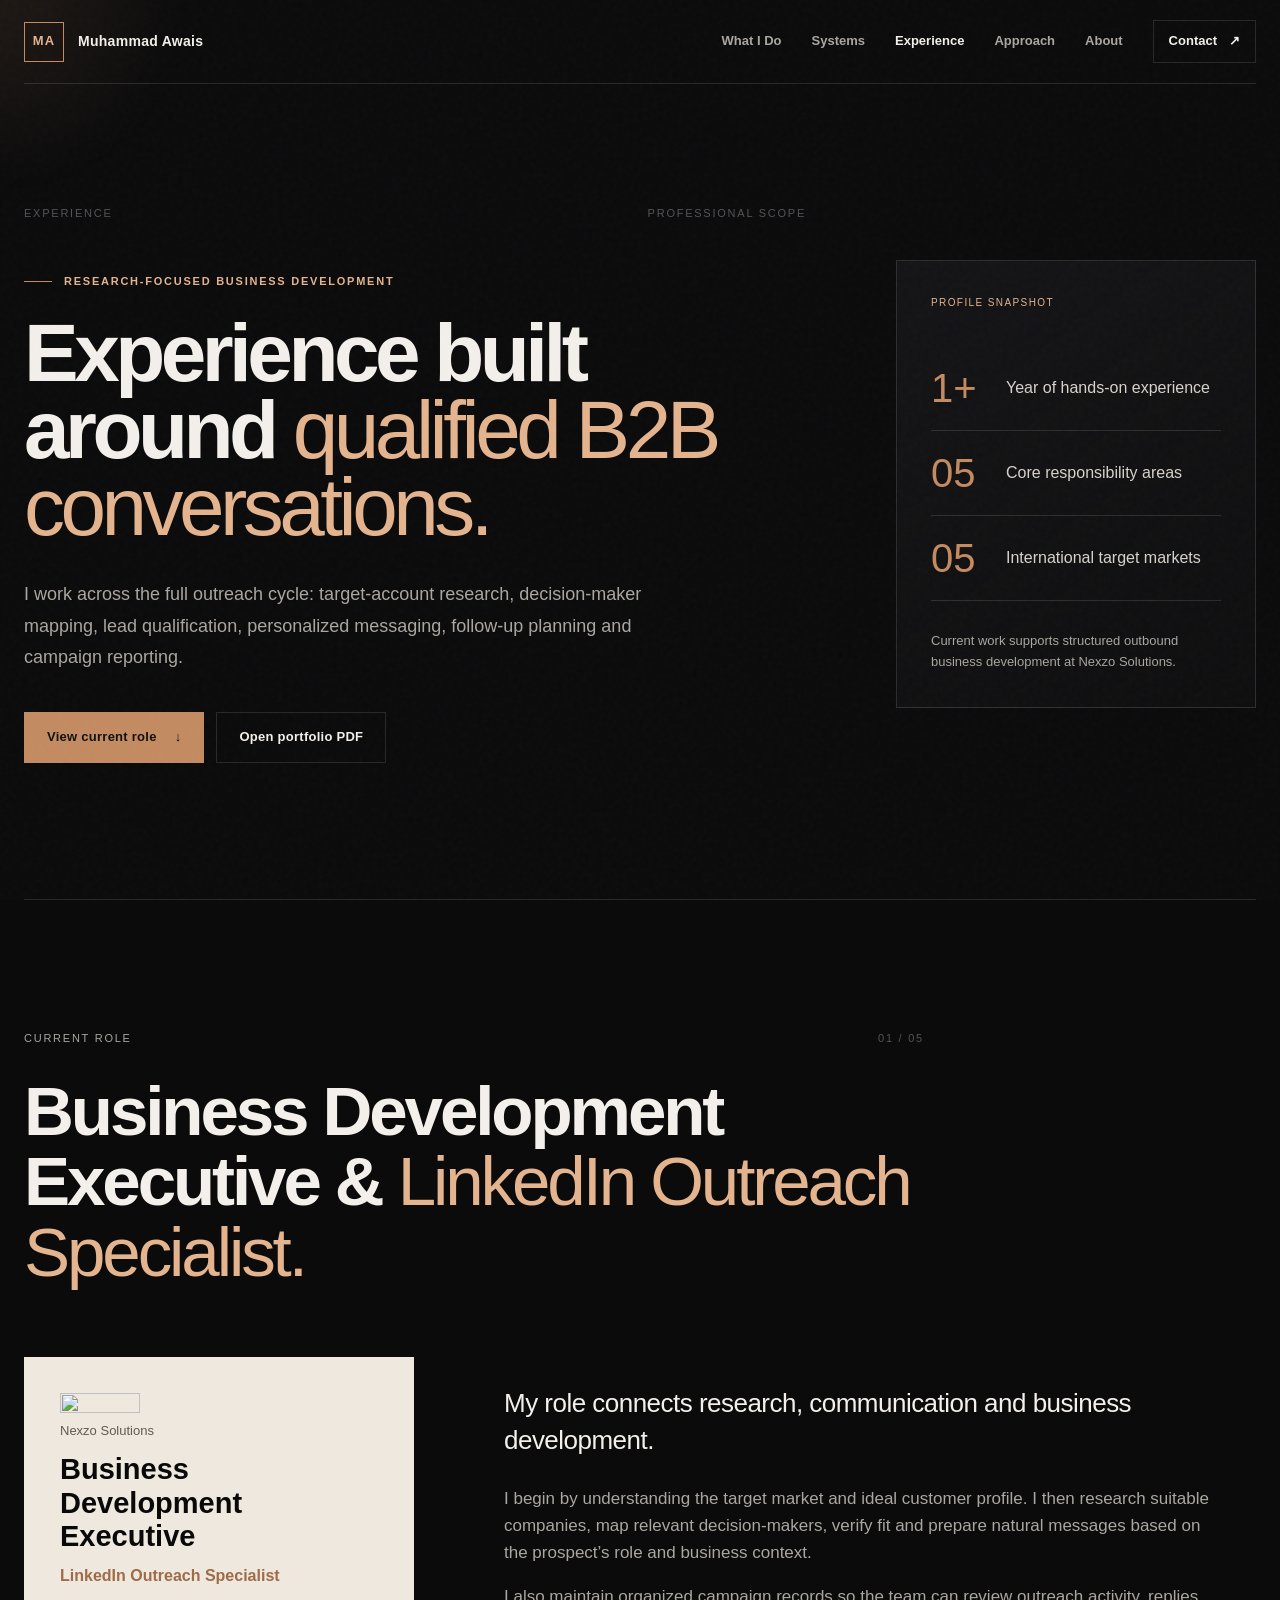
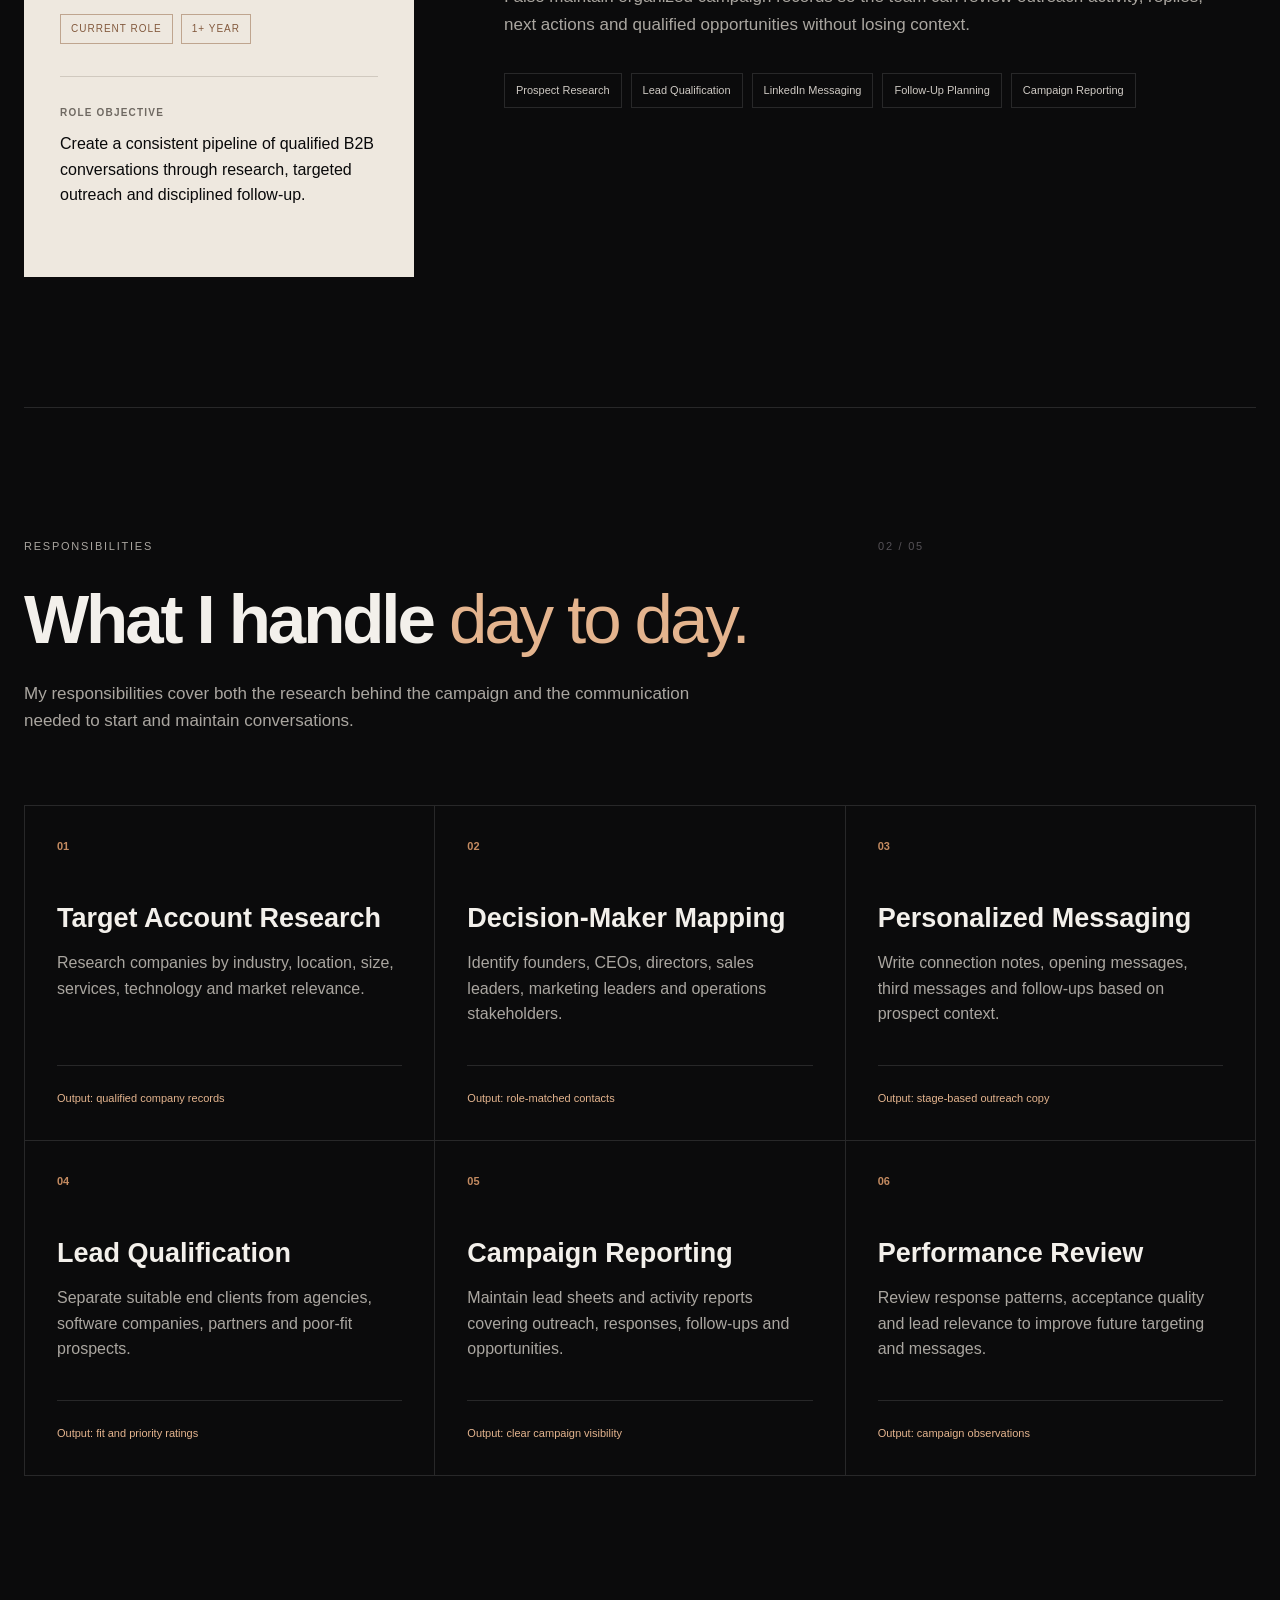
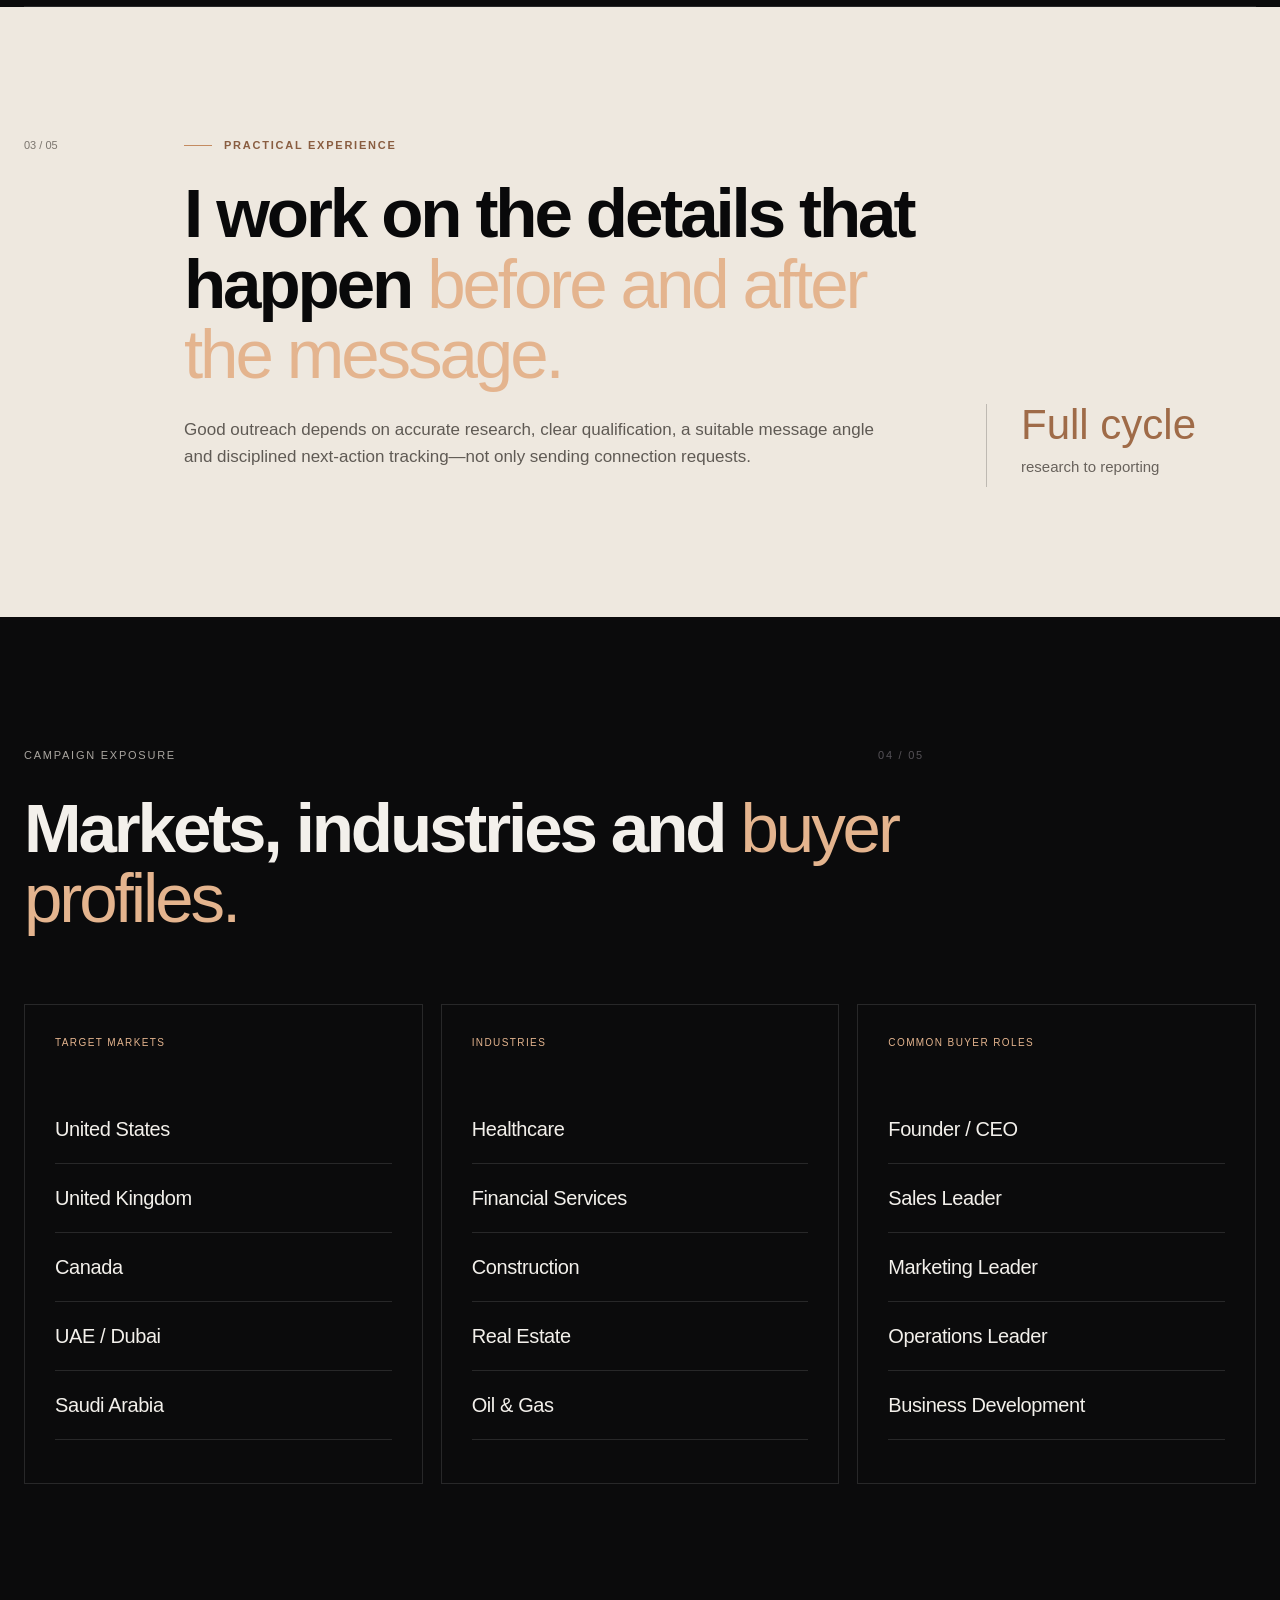
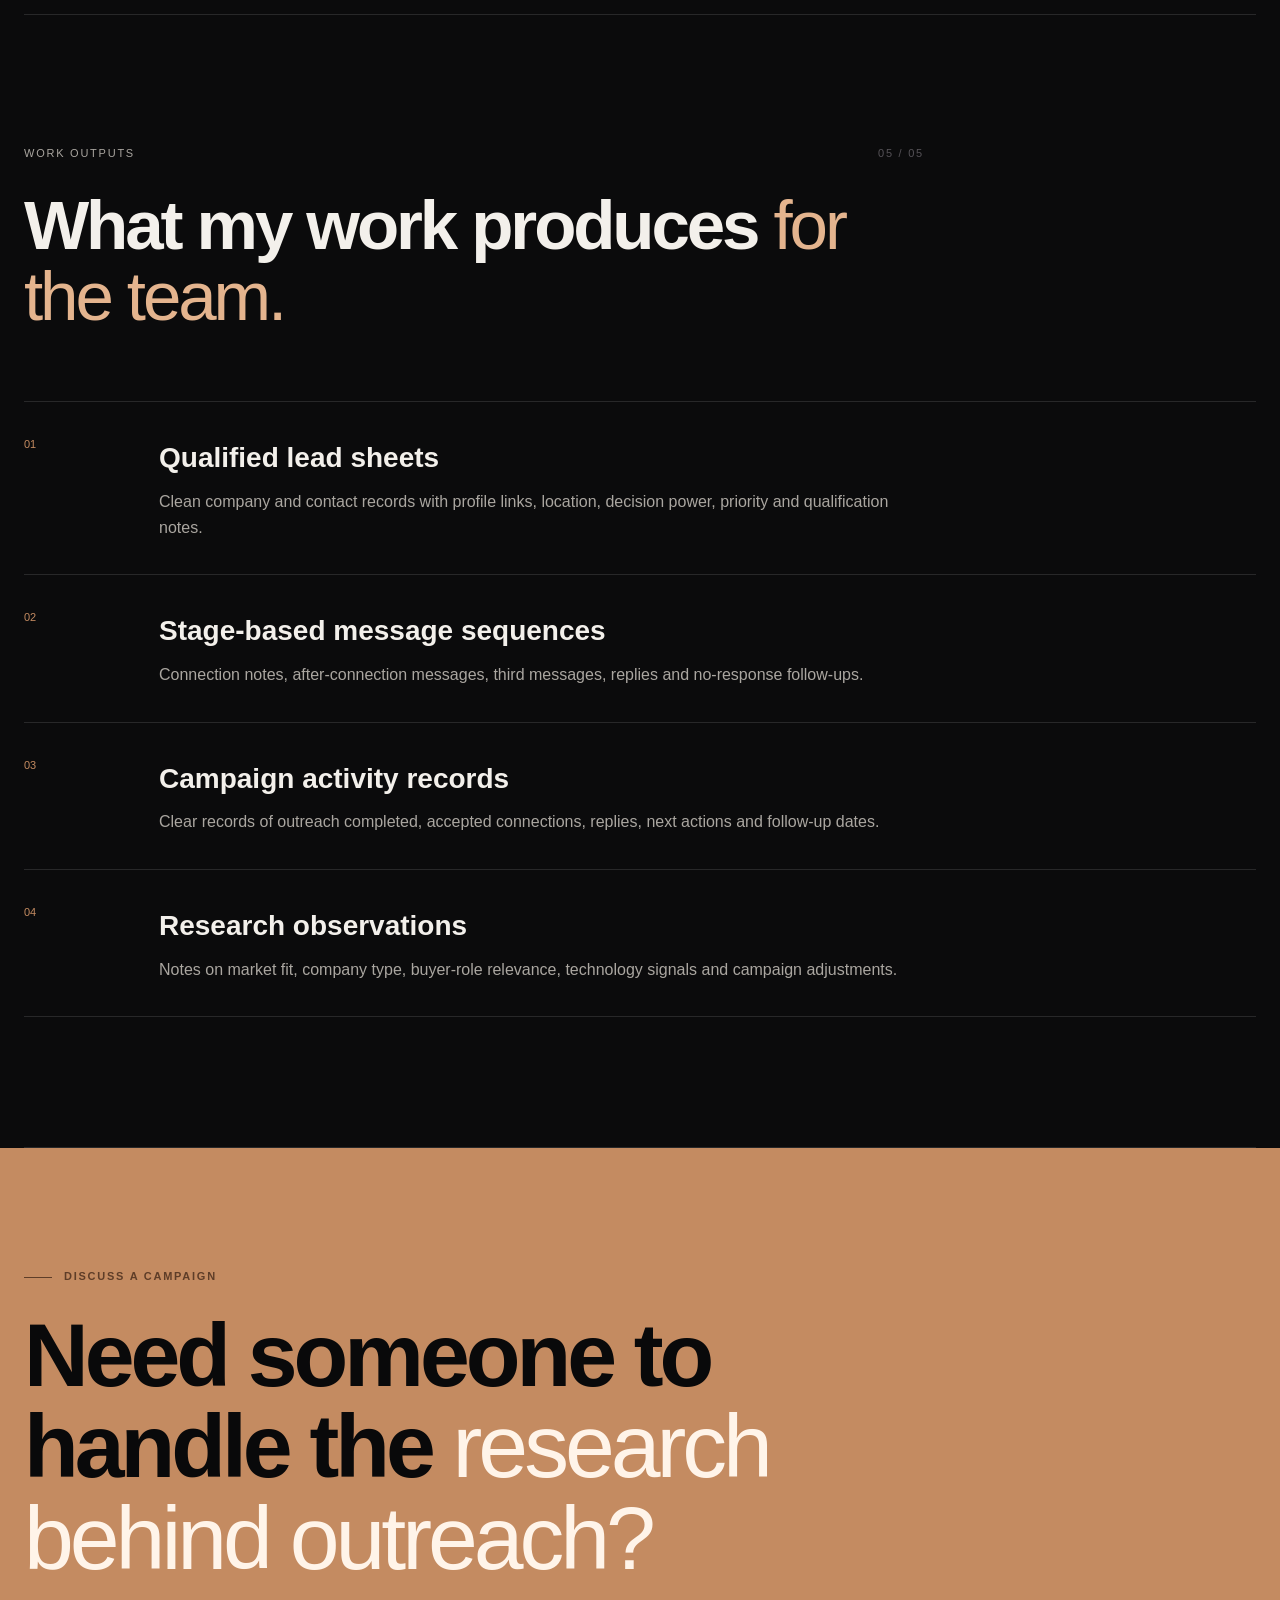
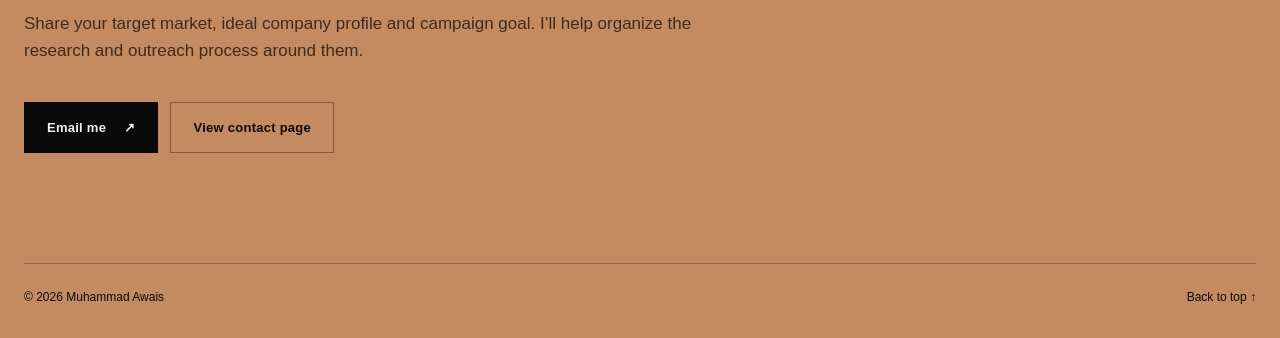
==== experience.html @ 6a993644 "Update experience.html" ====
<!DOCTYPE html>
<html lang="en">
<head>
  <meta charset="UTF-8" />
  <meta name="viewport" content="width=device-width, initial-scale=1.0" />
  <meta name="description" content="Professional experience, responsibilities, campaign exposure and working scope of Muhammad Awais, LinkedIn Outreach Specialist." />
  <meta name="theme-color" content="#0b0b0c" />
  <title>Experience — Muhammad Awais</title>
  <link rel="preload" href="assets/muhammad-awais.jpg" as="image" />
  <link rel="stylesheet" href="styles.css" />
</head>
<body data-page="experience">
  <div class="noise" aria-hidden="true"></div>
  <div class="cursor-glow" aria-hidden="true"></div>

  <header class="site-header" id="top">
    <a class="brand" href="index.html" aria-label="Muhammad Awais home">
      <span class="brand-mark">MA</span>
      <span class="brand-name">Muhammad Awais</span>
    </a>

    <button class="menu-toggle" type="button" aria-label="Open menu" aria-expanded="false">
      <span></span><span></span>
    </button>

    <nav class="site-nav" aria-label="Main navigation">
      <a href="what-i-do.html">What I Do</a>
      <a href="systems.html">Systems</a>
      <a class="active" href="experience.html">Experience</a>
      <a href="approach.html">Approach</a>
      <a href="about.html">About</a>
      <a class="nav-cta" href="contact.html">Contact <span>↗</span></a>
    </nav>
  </header>

  <main>
    <section class="section detail-hero page-hero" aria-labelledby="page-title">
      <div class="detail-hero-copy reveal">
        <p class="section-kicker"><span>Experience</span><span>Professional Scope</span></p>
        <p class="eyebrow"><span></span> Research-focused business development</p>
        <h1 id="page-title">Experience built around <em>qualified B2B conversations.</em></h1>
        <p class="hero-text">I work across the full outreach cycle: target-account research, decision-maker mapping, lead qualification, personalized messaging, follow-up planning and campaign reporting.</p>
        <div class="hero-actions"><a class="button button-primary" href="#role">View current role <span>↓</span></a><a class="button button-ghost" href="assets/Muhammad_Awais_Portfolio.pdf" target="_blank" rel="noopener">Open portfolio PDF</a></div>
      </div>
      <aside class="detail-summary reveal reveal-delay-1" aria-label="Experience summary">
        <span class="summary-label">Profile snapshot</span>
        <div><strong>1+</strong><p>Year of hands-on experience</p></div>
        <div><strong>05</strong><p>Core responsibility areas</p></div>
        <div><strong>05</strong><p>International target markets</p></div>
        <p class="summary-note">Current work supports structured outbound business development at Nexzo Solutions.</p>
      </aside>
    </section>

    <section class="section numbered-section" id="role">
      <div class="section-heading reveal"><p class="section-kicker">Current Role <span>01 / 05</span></p><h2>Business Development Executive & <em>LinkedIn Outreach Specialist.</em></h2></div>
      <div class="experience-feature">
        <aside class="role-card reveal"><img src="https://media.licdn.com/dms/image/v2/D4E0BAQGov53XRKmCoQ/company-logo_200_200/B4EZu8HrIjIwAI-/0/1768387687729/nexzo_solutions_logo?e=2147483647&v=beta&t=lDEv51tp_sK8Mw52TfMmMSMlXM2vxMziGHE__bU7VTo" width="50%" height="50%"><p class="role-company">Nexzo Solutions</p><h3>Business Development Executive</h3><p class="role-subtitle">LinkedIn Outreach Specialist</p><div class="role-pills"><span>Current role</span><span>1+ year</span></div><hr><p class="role-label">Role objective</p><p>Create a consistent pipeline of qualified B2B conversations through research, targeted outreach and disciplined follow-up.</p></aside>
        <div class="role-narrative reveal reveal-delay-1"><p class="lead">My role connects research, communication and business development.</p><p>I begin by understanding the target market and ideal customer profile. I then research suitable companies, map relevant decision-makers, verify fit and prepare natural messages based on the prospect’s role and business context.</p><p>I also maintain organized campaign records so the team can review outreach activity, replies, next actions and qualified opportunities without losing context.</p><div class="experience-tags"><span>Prospect Research</span><span>Lead Qualification</span><span>LinkedIn Messaging</span><span>Follow-Up Planning</span><span>Campaign Reporting</span></div></div>
      </div>
    </section>

    <section class="section numbered-section">
      <div class="section-heading reveal"><p class="section-kicker">Responsibilities <span>02 / 05</span></p><h2>What I handle <em>day to day.</em></h2><p>My responsibilities cover both the research behind the campaign and the communication needed to start and maintain conversations.</p></div>
      <div class="responsibility-grid">
        <article class="responsibility-card reveal"><b>01</b><h3>Target Account Research</h3><p>Research companies by industry, location, size, services, technology and market relevance.</p><span>Output: qualified company records</span></article>
        <article class="responsibility-card reveal reveal-delay-1"><b>02</b><h3>Decision-Maker Mapping</h3><p>Identify founders, CEOs, directors, sales leaders, marketing leaders and operations stakeholders.</p><span>Output: role-matched contacts</span></article>
        <article class="responsibility-card reveal reveal-delay-2"><b>03</b><h3>Personalized Messaging</h3><p>Write connection notes, opening messages, third messages and follow-ups based on prospect context.</p><span>Output: stage-based outreach copy</span></article>
        <article class="responsibility-card reveal"><b>04</b><h3>Lead Qualification</h3><p>Separate suitable end clients from agencies, software companies, partners and poor-fit prospects.</p><span>Output: fit and priority ratings</span></article>
        <article class="responsibility-card reveal reveal-delay-1"><b>05</b><h3>Campaign Reporting</h3><p>Maintain lead sheets and activity reports covering outreach, responses, follow-ups and opportunities.</p><span>Output: clear campaign visibility</span></article>
        <article class="responsibility-card reveal reveal-delay-2"><b>06</b><h3>Performance Review</h3><p>Review response patterns, acceptance quality and lead relevance to improve future targeting and messages.</p><span>Output: campaign observations</span></article>
      </div>
    </section>

    <section class="section statement-section detail-statement">
      <div class="statement-index">03 / 05</div><div class="statement-copy reveal"><p class="eyebrow"><span></span> Practical experience</p><h2>I work on the details that happen <em>before and after the message.</em></h2><p>Good outreach depends on accurate research, clear qualification, a suitable message angle and disciplined next-action tracking—not only sending connection requests.</p></div><div class="statement-stat reveal reveal-delay-1"><strong>Full cycle</strong><span>research to reporting</span></div>
    </section>

    <section class="section numbered-section">
      <div class="section-heading reveal"><p class="section-kicker">Campaign Exposure <span>04 / 05</span></p><h2>Markets, industries and <em>buyer profiles.</em></h2></div>
      <div class="exposure-layout">
        <div class="exposure-panel reveal"><p class="panel-label">Target markets</p><div class="large-list"><span>United States</span><span>United Kingdom</span><span>Canada</span><span>UAE / Dubai</span><span>Saudi Arabia</span></div></div>
        <div class="exposure-panel reveal reveal-delay-1"><p class="panel-label">Industries</p><div class="large-list"><span>Healthcare</span><span>Financial Services</span><span>Construction</span><span>Real Estate</span><span>Oil & Gas</span></div></div>
        <div class="exposure-panel reveal reveal-delay-2"><p class="panel-label">Common buyer roles</p><div class="large-list"><span>Founder / CEO</span><span>Sales Leader</span><span>Marketing Leader</span><span>Operations Leader</span><span>Business Development</span></div></div>
      </div>
    </section>

    <section class="section numbered-section">
      <div class="section-heading reveal"><p class="section-kicker">Work Outputs <span>05 / 05</span></p><h2>What my work produces <em>for the team.</em></h2></div>
      <div class="output-list">
        <article class="output-row reveal"><span>01</span><div><h3>Qualified lead sheets</h3><p>Clean company and contact records with profile links, location, decision power, priority and qualification notes.</p></div></article>
        <article class="output-row reveal"><span>02</span><div><h3>Stage-based message sequences</h3><p>Connection notes, after-connection messages, third messages, replies and no-response follow-ups.</p></div></article>
        <article class="output-row reveal"><span>03</span><div><h3>Campaign activity records</h3><p>Clear records of outreach completed, accepted connections, replies, next actions and follow-up dates.</p></div></article>
        <article class="output-row reveal"><span>04</span><div><h3>Research observations</h3><p>Notes on market fit, company type, buyer-role relevance, technology signals and campaign adjustments.</p></div></article>
      </div>
    </section>

    <section class="contact-section page-contact-banner" id="contact">
      <div class="contact-inner reveal">
        <p class="eyebrow"><span></span> Discuss a campaign</p>
        <h2>Need someone to handle the <em>research behind outreach?</em></h2>
        <p>Share your target market, ideal company profile and campaign goal. I’ll help organize the research and outreach process around them.</p>
        <div class="contact-actions">
          <a class="button button-light" href="mailto:mawais4793@gmail.com">Email me <span>↗</span></a>
          <a class="button button-outline-light" href="contact.html">View contact page</a>
        </div>
      </div>
      <div class="contact-footer">
        <p>© <span id="year"></span> Muhammad Awais</p>
        <a href="#top">Back to top ↑</a>
      </div>
    </section>
  </main>
  <script src="script.js"></script>
</body>
</html>
---- styles.css ----
:root {
  --bg: #0b0b0c;
  --bg-soft: #111113;
  --panel: #151517;
  --panel-2: #1a1a1d;
  --text: #f3f0eb;
  --muted: #aaa6a0;
  --line: rgba(255,255,255,.12);
  --accent: #c48b61;
  --accent-light: #e4b48e;
  --cream: #eee8df;
  --black: #09090a;
  --max: 1240px;
  --header: 84px;
}

* { box-sizing: border-box; }
html { scroll-behavior: smooth; }
body {
  margin: 0;
  background: var(--bg);
  color: var(--text);
  font-family: Inter, ui-sans-serif, -apple-system, BlinkMacSystemFont, "Segoe UI", Arial, sans-serif;
  font-size: 16px;
  line-height: 1.6;
  overflow-x: hidden;
}
body.menu-open { overflow: hidden; }
a { color: inherit; text-decoration: none; }
img { display: block; max-width: 100%; }
button, input, textarea { font: inherit; }
::selection { background: var(--accent); color: var(--black); }

.noise {
  position: fixed;
  inset: 0;
  z-index: 999;
  pointer-events: none;
  opacity: .035;
  background-image: url("data:image/svg+xml,%3Csvg viewBox='0 0 200 200' xmlns='http://www.w3.org/2000/svg'%3E%3Cfilter id='n'%3E%3CfeTurbulence type='fractalNoise' baseFrequency='.9' numOctaves='4' stitchTiles='stitch'/%3E%3C/filter%3E%3Crect width='100%25' height='100%25' filter='url(%23n)' opacity='.7'/%3E%3C/svg%3E");
}
.cursor-glow {
  position: fixed;
  width: 420px;
  height: 420px;
  left: 0;
  top: 0;
  border-radius: 50%;
  pointer-events: none;
  z-index: -1;
  background: radial-gradient(circle, rgba(196,139,97,.11), transparent 65%);
  transform: translate(-50%, -50%);
  transition: opacity .3s ease;
}

.site-header {
  height: var(--header);
  width: min(calc(100% - 48px), var(--max));
  margin: 0 auto;
  display: flex;
  align-items: center;
  justify-content: space-between;
  border-bottom: 1px solid var(--line);
  position: relative;
  z-index: 100;
}
.brand { display: flex; align-items: center; gap: 14px; font-weight: 700; }
.brand-mark {
  width: 40px;
  height: 40px;
  display: grid;
  place-items: center;
  border: 1px solid var(--accent);
  color: var(--accent-light);
  font-size: 13px;
  letter-spacing: .08em;
}
.brand-name { font-size: 14px; letter-spacing: .02em; }
.site-nav { display: flex; align-items: center; gap: 30px; }
.site-nav a { color: var(--muted); font-size: 13px; font-weight: 600; transition: color .25s ease; }
.site-nav a:hover, .site-nav a.active { color: var(--text); }
.site-nav .nav-cta {
  color: var(--text);
  border: 1px solid var(--line);
  padding: 10px 15px;
  display: flex;
  align-items: center;
  gap: 12px;
}
.site-nav .nav-cta:hover { border-color: var(--accent); color: var(--accent-light); }
.menu-toggle { display: none; background: none; border: 0; padding: 12px; }
.menu-toggle span { display: block; width: 24px; height: 1px; background: var(--text); margin: 6px 0; transition: .3s ease; }

.section { width: min(calc(100% - 48px), var(--max)); margin: 0 auto; padding: 130px 0; }
.hero {
  min-height: calc(100svh - var(--header));
  display: grid;
  grid-template-columns: minmax(0, 1.15fr) minmax(360px, .85fr);
  gap: 80px;
  align-items: center;
  padding-top: 70px;
  padding-bottom: 90px;
}
.eyebrow {
  display: flex;
  align-items: center;
  gap: 12px;
  text-transform: uppercase;
  letter-spacing: .16em;
  font-size: 11px;
  font-weight: 700;
  color: var(--accent-light);
  margin: 0 0 24px;
}
.eyebrow span { width: 28px; height: 1px; background: var(--accent); }
h1, h2, h3, p { margin-top: 0; }
h1 {
  font-size: clamp(58px, 7vw, 102px);
  line-height: .94;
  letter-spacing: -.055em;
  font-weight: 680;
  max-width: 900px;
  margin-bottom: 34px;
}
h1 em, h2 em { color: var(--accent-light); font-style: normal; font-weight: 400; }
.hero-text { color: var(--muted); font-size: 18px; line-height: 1.75; max-width: 650px; }
.hero-actions { display: flex; flex-wrap: wrap; gap: 12px; margin-top: 38px; }
.button {
  min-height: 51px;
  display: inline-flex;
  align-items: center;
  justify-content: center;
  gap: 18px;
  padding: 0 22px;
  font-size: 13px;
  font-weight: 700;
  letter-spacing: .02em;
  border: 1px solid transparent;
  transition: transform .25s ease, background .25s ease, color .25s ease, border-color .25s ease;
}
.button:hover { transform: translateY(-3px); }
.button-primary { background: var(--accent); color: #111; }
.button-primary:hover { background: var(--accent-light); }
.button-ghost { border-color: var(--line); color: var(--text); }
.button-ghost:hover { border-color: var(--accent); color: var(--accent-light); }
.hero-meta { display: flex; flex-wrap: wrap; gap: 10px 22px; margin-top: 42px; color: #817e79; font-size: 11px; text-transform: uppercase; letter-spacing: .1em; }
.hero-meta span { position: relative; }
.hero-meta span:not(:last-child)::after { content: ""; position: absolute; right: -12px; top: 50%; width: 3px; height: 3px; border-radius: 50%; background: var(--accent); }

.hero-visual { position: relative; min-height: 600px; display: grid; place-items: center; }
.portrait-frame {
  width: min(100%, 430px);
  height: 590px;
  position: relative;
  overflow: hidden;
  background: #151515;
  border: 1px solid rgba(255,255,255,.14);
  z-index: 2;
}
.portrait-frame::before { content: ""; position: absolute; inset: 14px; border: 1px solid rgba(196,139,97,.36); z-index: 2; pointer-events: none; }
.portrait-frame::after { content: ""; position: absolute; inset: auto 0 0; height: 45%; background: linear-gradient(transparent, rgba(7,7,8,.88)); z-index: 1; pointer-events: none; }
.portrait-frame img { width: 100%; height: 100%; object-fit: cover; object-position: 50% 20%; filter: saturate(.78) contrast(1.03); }
.portrait-label { position: absolute; top: 28px; left: 28px; z-index: 3; padding: 8px 10px; background: rgba(8,8,9,.72); backdrop-filter: blur(8px); font-size: 10px; text-transform: uppercase; letter-spacing: .12em; }
.portrait-status { position: absolute; left: 28px; right: 28px; bottom: 28px; z-index: 3; display: flex; align-items: center; gap: 9px; font-size: 12px; }
.portrait-status i { width: 8px; height: 8px; background: #7ecc91; border-radius: 50%; box-shadow: 0 0 0 4px rgba(126,204,145,.14); }
.orbit { position: absolute; border: 1px solid rgba(196,139,97,.18); border-radius: 50%; }
.orbit-one { width: 520px; height: 520px; }
.orbit-two { width: 680px; height: 680px; border-color: rgba(255,255,255,.06); }

.operating-model {
  border-top: 1px solid var(--line);
  border-bottom: 1px solid var(--line);
  display: grid;
  grid-template-columns: 240px 1fr;
  width: 100%;
  padding: 0 max(24px, calc((100vw - var(--max)) / 2));
}
.model-intro { padding: 30px 30px 30px 0; border-right: 1px solid var(--line); display: flex; flex-direction: column; justify-content: center; }
.model-intro span { color: var(--muted); font-size: 10px; text-transform: uppercase; letter-spacing: .15em; }
.model-intro strong { font-weight: 500; font-size: 13px; margin-top: 4px; }
.model-steps { list-style: none; padding: 0; margin: 0; display: grid; grid-template-columns: repeat(6, 1fr); }
.model-steps li { min-height: 100px; padding: 22px 18px; border-right: 1px solid var(--line); display: flex; flex-direction: column; justify-content: space-between; }
.model-steps li:last-child { border-right: 0; }
.model-steps b { color: var(--accent); font-size: 10px; }
.model-steps span { font-size: 12px; color: #d9d5cf; }

.numbered-section { border-bottom: 1px solid var(--line); }
.section-heading { max-width: 900px; margin-bottom: 70px; }
.section-kicker { color: var(--muted); font-size: 11px; text-transform: uppercase; letter-spacing: .16em; display: flex; justify-content: space-between; gap: 30px; margin-bottom: 28px; }
.section-kicker span { color: #555257; }
h2 { font-size: clamp(42px, 5.4vw, 76px); line-height: 1.02; letter-spacing: -.045em; font-weight: 650; margin-bottom: 26px; }
.section-heading > p:last-child { max-width: 670px; color: var(--muted); font-size: 17px; }

.service-grid { display: grid; grid-template-columns: repeat(2, 1fr); border-top: 1px solid var(--line); border-left: 1px solid var(--line); }
.service-card { min-height: 330px; padding: 34px; border-right: 1px solid var(--line); border-bottom: 1px solid var(--line); position: relative; background: linear-gradient(135deg, transparent, rgba(255,255,255,.012)); transition: background .3s ease, transform .3s ease; }
.service-card:hover { background: var(--panel); transform: translateY(-4px); }
.card-code { color: var(--accent); font-size: 10px; letter-spacing: .14em; }
.service-icon { width: 50px; height: 50px; border: 1px solid var(--line); display: grid; place-items: center; margin: 54px 0 28px; }
.service-icon svg { width: 22px; fill: none; stroke: var(--accent-light); stroke-width: 1.35; stroke-linecap: round; stroke-linejoin: round; }
.service-card h3 { font-size: 25px; letter-spacing: -.02em; margin-bottom: 14px; }
.service-card p { color: var(--muted); max-width: 500px; margin-bottom: 0; }

.statement-section { width: 100%; max-width: none; padding-left: max(24px, calc((100vw - var(--max)) / 2)); padding-right: max(24px, calc((100vw - var(--max)) / 2)); background: var(--cream); color: var(--black); display: grid; grid-template-columns: 100px 1fr 270px; gap: 60px; align-items: end; }
.statement-index { align-self: start; font-size: 11px; color: #7b756e; }
.statement-copy .eyebrow { color: #895d40; }
.statement-copy h2 { max-width: 860px; }
.statement-copy p:last-child { max-width: 690px; color: #5f5a54; font-size: 17px; }
.statement-stat { border-left: 1px solid rgba(0,0,0,.2); padding-left: 34px; display: flex; flex-direction: column; padding-bottom: 8px; }
.statement-stat strong { color: #9f6b48; font-size: 42px; line-height: 1; font-weight: 500; }
.statement-stat span { color: #68625c; font-size: 15px; margin-top: 9px; }

.systems-list { border-top: 1px solid var(--line); }
.system-card { display: grid; grid-template-columns: 100px 1fr 70px; gap: 30px; padding: 44px 0; border-bottom: 1px solid var(--line); transition: padding .3s ease, background .3s ease; }
.system-card:hover { padding-left: 22px; padding-right: 22px; background: var(--panel); }
.system-number { font-size: 14px; color: var(--accent); padding-top: 5px; }
.system-tag { color: var(--muted); font-size: 10px; text-transform: uppercase; letter-spacing: .15em; margin-bottom: 9px; }
.system-body h3 { font-size: clamp(25px, 3vw, 39px); margin-bottom: 12px; letter-spacing: -.03em; }
.system-body > p:not(.system-tag) { color: var(--muted); max-width: 740px; }
.flow { display: flex; flex-wrap: wrap; align-items: center; gap: 10px; margin-top: 24px; font-size: 10px; text-transform: uppercase; letter-spacing: .06em; }
.flow span { padding: 8px 10px; border: 1px solid var(--line); color: #c8c4be; }
.flow i { color: var(--accent); font-style: normal; }
.system-arrow { align-self: center; justify-self: end; width: 48px; height: 48px; display: grid; place-items: center; border: 1px solid var(--line); border-radius: 50%; color: var(--accent-light); }

.experience-layout { display: grid; grid-template-columns: 380px 1fr; gap: 80px; align-items: start; }
.role-card { position: sticky; top: 30px; background: var(--cream); color: var(--black); padding: 36px; min-height: 520px; }
.company-mark { width: 64px; height: 64px; display: grid; place-items: center; background: #32115f; color: white; font-size: 28px; font-weight: 800; margin-bottom: 38px; }
.role-company { color: #5f5b55; font-size: 13px; margin-bottom: 12px; }
.role-card h3 { font-size: 29px; line-height: 1.15; margin-bottom: 9px; }
.role-subtitle { color: #9f6b48; font-weight: 700; }
.role-pills { display: flex; flex-wrap: wrap; gap: 8px; margin: 26px 0 32px; }
.role-pills span { border: 1px solid #bfa58f; color: #835a3e; padding: 6px 10px; font-size: 10px; text-transform: uppercase; letter-spacing: .1em; }
.role-card hr { border: 0; border-top: 1px solid #d0c9bf; margin: 0 0 28px; }
.role-label { text-transform: uppercase; letter-spacing: .12em; font-size: 10px; font-weight: 700; color: #6f6962; }
.responsibilities { border-top: 1px solid var(--line); }
.responsibility { display: grid; grid-template-columns: 72px 1fr; gap: 24px; padding: 30px 0; border-bottom: 1px solid var(--line); }
.responsibility b { color: var(--accent); font-size: 12px; padding-top: 4px; }
.responsibility h3 { font-size: 23px; margin-bottom: 7px; }
.responsibility p { color: var(--muted); margin-bottom: 0; }

.principles { border-top: 1px solid var(--line); }
.principle { display: grid; grid-template-columns: 110px 1fr; gap: 30px; padding: 38px 0; border-bottom: 1px solid var(--line); }
.principle > span { color: var(--accent); font-size: 12px; }
.principle h3 { font-size: clamp(25px, 3vw, 38px); margin-bottom: 8px; letter-spacing: -.03em; }
.principle p { color: var(--muted); max-width: 720px; margin-bottom: 0; }

.markets-section { overflow: hidden; }
.market-layout { display: grid; grid-template-columns: 1.2fr .8fr; gap: 70px; }
.market-map { min-height: 480px; border: 1px solid var(--line); position: relative; overflow: hidden; background: radial-gradient(circle at 45% 45%, rgba(196,139,97,.1), transparent 30%); }
.map-grid { position: absolute; inset: 0; background-image: linear-gradient(var(--line) 1px, transparent 1px), linear-gradient(90deg, var(--line) 1px, transparent 1px); background-size: 70px 70px; opacity: .35; mask-image: linear-gradient(to bottom, #000 70%, transparent); }
.market-map > p { position: absolute; left: 30px; bottom: 24px; max-width: 440px; color: var(--muted); font-size: 13px; }
.market-dot { position: absolute; display: flex; align-items: center; gap: 9px; color: #d7d2cb; font-size: 11px; }
.market-dot i { width: 9px; height: 9px; background: var(--accent); border-radius: 50%; box-shadow: 0 0 0 7px rgba(196,139,97,.13); animation: pulse 2.6s infinite; }
.dot-us { left: 18%; top: 36%; }
.dot-ca { left: 25%; top: 18%; }
.dot-uk { left: 55%; top: 25%; }
.dot-uae { left: 68%; top: 52%; }
.dot-sa { left: 59%; top: 66%; }
@keyframes pulse { 50% { box-shadow: 0 0 0 13px rgba(196,139,97,0); } }
.industry-list { border-top: 1px solid var(--line); }
.industry-list div { display: grid; grid-template-columns: 58px 1fr; padding: 24px 0; border-bottom: 1px solid var(--line); align-items: center; }
.industry-list span { color: var(--accent); font-size: 11px; }
.industry-list strong { font-size: 21px; font-weight: 550; }

.tool-columns { display: grid; grid-template-columns: repeat(4, 1fr); border-top: 1px solid var(--line); border-left: 1px solid var(--line); }
.tool-group { min-height: 310px; padding: 30px; border-right: 1px solid var(--line); border-bottom: 1px solid var(--line); }
.tool-group > p { color: var(--accent-light); font-size: 11px; text-transform: uppercase; letter-spacing: .14em; margin-bottom: 45px; }
.tool-group ul { list-style: none; padding: 0; margin: 0; }
.tool-group li { padding: 11px 0; color: #d5d0c9; border-bottom: 1px solid rgba(255,255,255,.06); }

.about-layout { display: grid; grid-template-columns: 1.1fr .9fr; gap: 100px; }
.about-copy .lead { color: var(--text); font-size: 28px; line-height: 1.4; letter-spacing: -.02em; }
.about-copy p:not(.lead) { color: var(--muted); font-size: 17px; }
.about-quote { border-left: 1px solid var(--accent); padding-left: 42px; align-self: start; }
.about-quote > span { color: var(--accent); font-family: Georgia, serif; font-size: 100px; line-height: .5; }
.about-quote blockquote { margin: 35px 0 20px; font-size: 34px; line-height: 1.2; letter-spacing: -.03em; }
.about-quote p { color: var(--muted); }

.contact-section { background: var(--accent); color: var(--black); padding: 120px max(24px, calc((100vw - var(--max)) / 2)) 30px; }
.contact-inner { max-width: 900px; }
.contact-inner .eyebrow { color: #5e3d28; }
.contact-inner .eyebrow span { background: #5e3d28; }
.contact-inner h2 { font-size: clamp(52px, 7vw, 96px); }
.contact-inner h2 em { color: #fff4e9; }
.contact-inner > p:last-of-type { color: #3d2b20; max-width: 680px; font-size: 17px; }
.contact-actions { display: flex; flex-wrap: wrap; gap: 12px; margin-top: 38px; }
.button-light { background: var(--black); color: var(--text); }
.button-light:hover { background: #242426; }
.button-outline-light { border-color: rgba(0,0,0,.35); }
.button-outline-light:hover { border-color: var(--black); }
.contact-footer { display: flex; justify-content: space-between; align-items: center; border-top: 1px solid rgba(0,0,0,.25); margin-top: 110px; padding-top: 24px; font-size: 12px; }
.contact-footer p { margin: 0; }

.reveal { opacity: 0; transform: translateY(26px); transition: opacity .75s cubic-bezier(.2,.7,.2,1), transform .75s cubic-bezier(.2,.7,.2,1); }
.reveal.is-visible { opacity: 1; transform: none; }
.reveal-delay-1 { transition-delay: .1s; }
.reveal-delay-2 { transition-delay: .2s; }
.reveal-delay-3 { transition-delay: .3s; }

@media (max-width: 1050px) {
  .site-nav { gap: 19px; }
  .site-nav a { font-size: 12px; }
  .hero { grid-template-columns: 1fr .72fr; gap: 40px; }
  .hero-visual { min-height: 500px; }
  .portrait-frame { height: 500px; }
  .orbit-one { width: 430px; height: 430px; }
  .orbit-two { width: 540px; height: 540px; }
  .experience-layout { grid-template-columns: 330px 1fr; gap: 50px; }
  .statement-section { grid-template-columns: 70px 1fr; }
  .statement-stat { grid-column: 2; border-left: 0; padding-left: 0; }
  .tool-columns { grid-template-columns: repeat(2, 1fr); }
}

@media (max-width: 820px) {
  :root { --header: 72px; }
  .cursor-glow { display: none; }
  .site-header { width: min(calc(100% - 32px), var(--max)); }
  .brand-name { display: none; }
  .menu-toggle { display: block; z-index: 102; }
  .menu-toggle[aria-expanded="true"] span:first-child { transform: translateY(3.5px) rotate(45deg); }
  .menu-toggle[aria-expanded="true"] span:last-child { transform: translateY(-3.5px) rotate(-45deg); }
  .site-nav {
    position: fixed;
    inset: 0;
    background: rgba(9,9,10,.98);
    padding: 120px 24px 40px;
    flex-direction: column;
    justify-content: center;
    gap: 22px;
    opacity: 0;
    visibility: hidden;
    transform: translateY(-15px);
    transition: .3s ease;
  }
  .site-nav.open { opacity: 1; visibility: visible; transform: none; }
  .site-nav a { font-size: 25px; }
  .site-nav .nav-cta { margin-top: 20px; font-size: 18px; }
  .section { width: min(calc(100% - 32px), var(--max)); padding: 90px 0; }
  .hero { min-height: auto; grid-template-columns: 1fr; padding-top: 60px; }
  h1 { font-size: clamp(52px, 14vw, 80px); }
  .hero-visual { min-height: 570px; }
  .portrait-frame { height: 550px; width: min(100%, 420px); }
  .operating-model { grid-template-columns: 1fr; padding: 0 16px; }
  .model-intro { border-right: 0; border-bottom: 1px solid var(--line); padding: 20px 0; }
  .model-steps { grid-template-columns: repeat(3, 1fr); }
  .model-steps li:nth-child(3) { border-right: 0; }
  .model-steps li:nth-child(-n+3) { border-bottom: 1px solid var(--line); }
  .service-grid { grid-template-columns: 1fr; }
  .statement-section { padding: 90px 24px; grid-template-columns: 1fr; gap: 30px; }
  .statement-stat { grid-column: auto; }
  .system-card { grid-template-columns: 55px 1fr; }
  .system-arrow { display: none; }
  .experience-layout, .market-layout, .about-layout { grid-template-columns: 1fr; }
  .role-card { position: static; }
  .market-map { min-height: 430px; }
  .tool-columns { grid-template-columns: repeat(2, 1fr); }
}

@media (max-width: 560px) {
  body { font-size: 15px; }
  .section { width: min(calc(100% - 28px), var(--max)); padding: 75px 0; }
  .hero { width: min(calc(100% - 28px), var(--max)); padding-top: 42px; gap: 48px; }
  h1 { font-size: 48px; }
  h2 { font-size: 40px; }
  .hero-text { font-size: 16px; }
  .button { width: 100%; }
  .hero-meta { gap: 8px 18px; }
  .hero-visual { min-height: 475px; }
  .portrait-frame { height: 470px; }
  .portrait-label { top: 24px; left: 24px; }
  .portrait-status { left: 24px; right: 24px; bottom: 24px; }
  .orbit-one { width: 370px; height: 370px; }
  .orbit-two { width: 470px; height: 470px; }
  .model-steps li { min-height: 84px; padding: 16px 10px; }
  .service-card { min-height: auto; padding: 28px; }
  .service-icon { margin: 38px 0 24px; }
  .statement-section { padding: 75px 18px; }
  .system-card { grid-template-columns: 1fr; gap: 12px; padding: 32px 0; }
  .system-number { padding: 0; }
  .flow { gap: 7px; }
  .flow i { display: none; }
  .experience-layout { gap: 34px; }
  .role-card { padding: 28px; }
  .responsibility, .principle { grid-template-columns: 48px 1fr; gap: 14px; }
  .market-dot span { display: none; }
  .industry-list strong { font-size: 18px; }
  .tool-columns { grid-template-columns: 1fr; }
  .tool-group { min-height: auto; }
  .about-layout { gap: 55px; }
  .about-copy .lead { font-size: 23px; }
  .about-quote { padding-left: 25px; }
  .about-quote blockquote { font-size: 28px; }
  .contact-section { padding: 80px 18px 26px; }
  .contact-inner h2 { font-size: 49px; }
  .contact-footer { margin-top: 75px; }
}

@media (prefers-reduced-motion: reduce) {
  html { scroll-behavior: auto; }
  *, *::before, *::after { animation-duration: .01ms !important; animation-iteration-count: 1 !important; transition-duration: .01ms !important; }
  .reveal { opacity: 1; transform: none; }
}


/* Detailed What I Do page */
.text-link {
  position: absolute;
  left: 34px;
  bottom: 30px;
  display: inline-flex;
  align-items: center;
  gap: 10px;
  color: var(--accent-light);
  font-size: 12px;
  font-weight: 700;
  letter-spacing: .02em;
}
.text-link span { transition: transform .25s ease; }
.text-link:hover span { transform: translate(3px, -3px); }
.section-cta {
  margin-top: 38px;
  padding-top: 34px;
  border-top: 1px solid var(--line);
  display: flex;
  justify-content: space-between;
  align-items: center;
  gap: 30px;
}
.section-cta p { color: var(--muted); max-width: 650px; margin: 0; }
.section-cta .button { flex: 0 0 auto; }

.detail-hero {
  min-height: calc(100svh - var(--header));
  display: grid;
  grid-template-columns: minmax(0, 1fr) 360px;
  gap: 90px;
  align-items: center;
  padding-top: 75px;
  padding-bottom: 90px;
}
.detail-hero .section-kicker { margin-bottom: 50px; }
.detail-hero h1 { font-size: clamp(56px, 6.4vw, 92px); max-width: 920px; }
.detail-summary {
  border: 1px solid var(--line);
  background: linear-gradient(145deg, var(--panel), rgba(255,255,255,.015));
  padding: 34px;
  align-self: center;
}
.summary-label {
  display: block;
  color: var(--accent-light);
  text-transform: uppercase;
  letter-spacing: .14em;
  font-size: 10px;
  margin-bottom: 35px;
}
.detail-summary > div {
  display: grid;
  grid-template-columns: 75px 1fr;
  align-items: center;
  padding: 22px 0;
  border-bottom: 1px solid var(--line);
}
.detail-summary strong { color: var(--accent); font-size: 40px; line-height: 1; font-weight: 450; }
.detail-summary p { margin: 0; color: #d8d3cc; }
.detail-summary .summary-note { color: var(--muted); font-size: 13px; margin: 30px 0 0; }
.detail-strip {
  width: 100%;
  display: grid;
  grid-template-columns: repeat(6, 1fr);
  padding: 0 max(24px, calc((100vw - var(--max)) / 2));
  border-top: 1px solid var(--line);
  border-bottom: 1px solid var(--line);
}
.detail-strip div {
  min-height: 98px;
  padding: 22px 18px;
  border-right: 1px solid var(--line);
  display: flex;
  flex-direction: column;
  justify-content: space-between;
}
.detail-strip div:first-child { border-left: 1px solid var(--line); }
.detail-strip b { color: var(--accent); font-size: 10px; }
.detail-strip span { color: #d9d5cf; font-size: 12px; }

.service-detail-list { border-top: 1px solid var(--line); }
.service-detail {
  display: grid;
  grid-template-columns: 110px 1fr;
  gap: 40px;
  padding: 70px 0;
  border-bottom: 1px solid var(--line);
  scroll-margin-top: 50px;
}
.detail-number {
  color: var(--accent);
  font-size: 12px;
  letter-spacing: .12em;
  padding-top: 7px;
}
.detail-main > h3 {
  font-size: clamp(34px, 4vw, 54px);
  line-height: 1.05;
  letter-spacing: -.035em;
  margin: 18px 0 18px;
}
.detail-lead { color: var(--muted); max-width: 800px; font-size: 18px; }
.detail-columns {
  display: grid;
  grid-template-columns: minmax(0, 1.25fr) minmax(280px, .75fr);
  gap: 60px;
  margin-top: 45px;
}
.detail-columns h4 {
  color: var(--accent-light);
  font-size: 11px;
  letter-spacing: .14em;
  text-transform: uppercase;
  margin: 0 0 24px;
}
.detail-columns ul { list-style: none; margin: 0; padding: 0; }
.detail-columns li {
  position: relative;
  padding: 14px 0 14px 26px;
  border-bottom: 1px solid rgba(255,255,255,.07);
  color: #d2cec8;
}
.detail-columns li::before {
  content: "";
  position: absolute;
  left: 0;
  top: 25px;
  width: 8px;
  height: 1px;
  background: var(--accent);
}
.deliverable-panel {
  border: 1px solid var(--line);
  background: var(--panel);
  padding: 28px;
}
.deliverable-panel span {
  display: block;
  color: #d8d3cc;
  padding: 13px 0;
  border-bottom: 1px solid rgba(255,255,255,.07);
}
.deliverable-panel span:last-child { border-bottom: 0; }
.detail-statement { margin: 0; }

.engagement-grid {
  display: grid;
  grid-template-columns: repeat(2, 1fr);
  border-top: 1px solid var(--line);
  border-left: 1px solid var(--line);
}
.engagement-card {
  min-height: 410px;
  padding: 38px;
  border-right: 1px solid var(--line);
  border-bottom: 1px solid var(--line);
  display: flex;
  flex-direction: column;
}
.engagement-card > span { color: var(--accent); font-size: 10px; letter-spacing: .14em; }
.engagement-card h3 { font-size: 30px; line-height: 1.12; letter-spacing: -.025em; margin: 65px 0 18px; }
.engagement-card > p { color: var(--muted); }
.engagement-card > div { margin-top: auto; padding-top: 28px; border-top: 1px solid var(--line); }
.engagement-card b { color: var(--accent-light); font-size: 11px; text-transform: uppercase; letter-spacing: .12em; }
.engagement-card div p { color: #cbc6bf; margin: 10px 0 0; font-size: 14px; }

.process-timeline { list-style: none; margin: 0; padding: 0; border-top: 1px solid var(--line); }
.process-timeline li {
  display: grid;
  grid-template-columns: 110px 1fr;
  gap: 40px;
  padding: 34px 0;
  border-bottom: 1px solid var(--line);
}
.process-timeline b { color: var(--accent); font-size: 11px; }
.process-timeline h3 { font-size: 25px; margin-bottom: 7px; }
.process-timeline p { color: var(--muted); margin: 0; max-width: 760px; }

@media (max-width: 1050px) {
  .detail-hero { grid-template-columns: 1fr 310px; gap: 50px; }
  .detail-columns { gap: 35px; }
}

@media (max-width: 820px) {
  .section-cta { align-items: flex-start; flex-direction: column; }
  .detail-hero { min-height: auto; grid-template-columns: 1fr; gap: 45px; }
  .detail-summary { width: 100%; }
  .detail-strip { grid-template-columns: repeat(3, 1fr); padding: 0 16px; }
  .detail-strip div:nth-child(3) { border-right: 1px solid var(--line); }
  .detail-strip div:nth-child(-n+3) { border-bottom: 1px solid var(--line); }
  .service-detail { grid-template-columns: 70px 1fr; gap: 20px; }
  .detail-columns { grid-template-columns: 1fr; }
  .engagement-grid { grid-template-columns: 1fr; }
}

@media (max-width: 560px) {
  .text-link { position: static; margin-top: 25px; }
  .service-card { display: flex; flex-direction: column; align-items: flex-start; }
  .detail-hero .section-kicker { margin-bottom: 38px; }
  .detail-hero h1 { font-size: 48px; }
  .detail-strip div { min-height: 82px; padding: 16px 10px; }
  .service-detail { grid-template-columns: 1fr; gap: 10px; padding: 50px 0; }
  .detail-main > h3 { font-size: 37px; }
  .detail-lead { font-size: 16px; }
  .detail-columns { margin-top: 32px; }
  .deliverable-panel { padding: 24px; }
  .engagement-card { min-height: auto; padding: 28px; }
  .engagement-card h3 { margin-top: 42px; }
  .process-timeline li { grid-template-columns: 48px 1fr; gap: 14px; }
}


/* Shared detailed portfolio pages */
.page-hero { border-bottom: 1px solid var(--line); }
.page-contact-banner { margin-top: 0; }
.panel-label { color: var(--accent-light); text-transform: uppercase; letter-spacing: .14em; font-size: 10px; }
.lead { font-size: 26px; line-height: 1.42; letter-spacing: -.02em; color: var(--text); }

.system-detail-stack { border-top: 1px solid var(--line); }
.system-detail-card { padding: 58px 0; border-bottom: 1px solid var(--line); scroll-margin-top: 40px; }
.system-detail-head { display: flex; align-items: center; justify-content: space-between; gap: 30px; margin-bottom: 36px; }
.system-detail-head span { color: var(--accent); font-size: 10px; letter-spacing: .15em; }
.system-detail-head p { color: var(--muted); margin: 0; font-size: 12px; text-transform: uppercase; letter-spacing: .12em; }
.system-detail-title { display: grid; grid-template-columns: minmax(300px,.9fr) minmax(320px,1.1fr); gap: 70px; align-items: end; }
.system-detail-title h3 { font-size: clamp(36px,4.2vw,60px); line-height: 1.02; letter-spacing: -.04em; margin: 0; }
.system-detail-title p { color: var(--muted); font-size: 17px; margin: 0; max-width: 620px; }
.system-blueprint { display: grid; grid-template-columns: repeat(3,1fr); border-top: 1px solid var(--line); border-left: 1px solid var(--line); margin-top: 46px; }
.system-blueprint > div { min-height: 165px; padding: 26px; border-right: 1px solid var(--line); border-bottom: 1px solid var(--line); }
.system-blueprint b { display: block; color: var(--accent-light); text-transform: uppercase; letter-spacing: .13em; font-size: 10px; margin-bottom: 22px; }
.system-blueprint span { color: #d1ccc5; font-size: 14px; }
.flow-large { margin-top: 28px; }
.data-field-grid { display: grid; grid-template-columns: repeat(4,1fr); border-top: 1px solid var(--line); border-left: 1px solid var(--line); }
.data-field-grid span { padding: 25px; border-right: 1px solid var(--line); border-bottom: 1px solid var(--line); color: #d7d2cb; font-size: 13px; }
.data-field-grid span::before { content: '•'; color: var(--accent); margin-right: 12px; }

.experience-feature { display: grid; grid-template-columns: 390px 1fr; gap: 90px; align-items: start; }
.role-narrative { padding-top: 28px; }
.role-narrative > p:not(.lead) { color: var(--muted); font-size: 17px; max-width: 720px; }
.experience-tags { display: flex; flex-wrap: wrap; gap: 9px; margin-top: 35px; }
.experience-tags span { border: 1px solid var(--line); padding: 8px 11px; color: #cfcac4; font-size: 11px; }
.responsibility-grid { display: grid; grid-template-columns: repeat(3,1fr); border-top: 1px solid var(--line); border-left: 1px solid var(--line); }
.responsibility-card { min-height: 335px; padding: 32px; border-right: 1px solid var(--line); border-bottom: 1px solid var(--line); display: flex; flex-direction: column; }
.responsibility-card b { color: var(--accent); font-size: 11px; }
.responsibility-card h3 { font-size: 27px; line-height: 1.15; margin: 48px 0 16px; }
.responsibility-card p { color: var(--muted); }
.responsibility-card > span { margin-top: auto; padding-top: 24px; border-top: 1px solid var(--line); color: var(--accent-light); font-size: 11px; }
.exposure-layout { display: grid; grid-template-columns: repeat(3,1fr); gap: 18px; }
.exposure-panel { border: 1px solid var(--line); padding: 30px; min-height: 480px; }
.large-list { margin-top: 44px; }
.large-list span { display: block; padding: 18px 0; border-bottom: 1px solid var(--line); font-size: 20px; letter-spacing: -.02em; }
.output-list { border-top: 1px solid var(--line); }
.output-row { display: grid; grid-template-columns: 100px 1fr; gap: 35px; padding: 34px 0; border-bottom: 1px solid var(--line); }
.output-row > span { color: var(--accent); font-size: 11px; }
.output-row h3 { font-size: 28px; margin-bottom: 8px; }
.output-row p { color: var(--muted); max-width: 760px; margin: 0; }

.approach-detail-list { border-top: 1px solid var(--line); }
.approach-detail { display: grid; grid-template-columns: 100px 1fr; gap: 45px; padding: 54px 0; border-bottom: 1px solid var(--line); }
.approach-detail > span { color: var(--accent); font-size: 12px; }
.approach-detail h3 { font-size: clamp(34px,4vw,52px); line-height: 1.05; letter-spacing: -.035em; margin-bottom: 16px; }
.approach-detail p { color: var(--muted); font-size: 17px; max-width: 780px; }
.approach-detail ul { list-style: none; padding: 0; margin: 28px 0 0; display: flex; flex-wrap: wrap; gap: 9px; }
.approach-detail li { border: 1px solid var(--line); padding: 8px 12px; color: #d3cec7; font-size: 11px; }
.checklist-grid { display: grid; grid-template-columns: repeat(3,1fr); border-top: 1px solid var(--line); border-left: 1px solid var(--line); }
.check-card { min-height: 270px; padding: 30px; border-right: 1px solid var(--line); border-bottom: 1px solid var(--line); }
.check-card b { color: var(--accent); font-size: 11px; }
.check-card h3 { font-size: 27px; margin: 52px 0 13px; }
.check-card p { color: var(--muted); margin: 0; }
.avoid-list { border-top: 1px solid var(--line); }
.avoid-row { display: grid; grid-template-columns: 95px 1fr; gap: 30px; padding: 34px 0; border-bottom: 1px solid var(--line); }
.avoid-row > span { color: var(--accent); font-size: 27px; line-height: 1; }
.avoid-row h3 { font-size: 27px; margin-bottom: 7px; }
.avoid-row p { color: var(--muted); max-width: 760px; margin: 0; }

.about-page-hero { min-height: calc(100svh - var(--header)); display: grid; grid-template-columns: minmax(0,1.15fr) minmax(330px,.65fr); gap: 80px; align-items: center; padding-top: 65px; padding-bottom: 90px; border-bottom: 1px solid var(--line); }
.about-page-copy h1 { font-size: clamp(54px,6.3vw,92px); }
.about-page-portrait { min-height: 610px; display: grid; place-items: center; }
.story-layout { display: grid; grid-template-columns: 1.1fr .9fr; gap: 100px; }
.story-copy > p:not(.lead) { color: var(--muted); font-size: 17px; }
.focus-grid { display: grid; grid-template-columns: repeat(3,1fr); border-top: 1px solid var(--line); border-left: 1px solid var(--line); }
.focus-card { min-height: 350px; padding: 32px; border-right: 1px solid var(--line); border-bottom: 1px solid var(--line); }
.focus-card > span { color: var(--accent); font-size: 11px; }
.focus-card h3 { font-size: 30px; line-height: 1.15; margin: 65px 0 16px; }
.focus-card p { color: var(--muted); }
.strength-layout { display: grid; grid-template-columns: 1fr .8fr; gap: 80px; }
.strength-list { border-top: 1px solid var(--line); }
.strength-list div { display: grid; grid-template-columns: 70px 1fr; align-items: center; padding: 23px 0; border-bottom: 1px solid var(--line); }
.strength-list span { color: var(--accent); font-size: 11px; }
.strength-list strong { font-size: 22px; font-weight: 550; }
.work-style { border: 1px solid var(--line); background: var(--panel); padding: 36px; align-self: start; }
.work-style h3 { font-size: 35px; line-height: 1.1; margin: 48px 0 18px; }
.work-style > p:not(.panel-label) { color: var(--muted); }
.profile-snapshot { display: grid; grid-template-columns: repeat(2,1fr); border-top: 1px solid var(--line); border-left: 1px solid var(--line); }
.snapshot-card { min-height: 280px; padding: 34px; border-right: 1px solid var(--line); border-bottom: 1px solid var(--line); display: flex; flex-direction: column; }
.snapshot-card p { color: var(--accent-light); text-transform: uppercase; letter-spacing: .13em; font-size: 10px; }
.snapshot-card strong { font-size: 27px; line-height: 1.22; margin: 42px 0 18px; }
.snapshot-card span { color: var(--muted); margin-top: auto; }

.contact-page-hero { min-height: calc(100svh - var(--header)); display: grid; grid-template-columns: minmax(0,1.15fr) minmax(360px,.65fr); gap: 90px; align-items: center; padding-top: 70px; padding-bottom: 90px; border-bottom: 1px solid var(--line); }
.contact-page-copy h1 { font-size: clamp(54px,6.2vw,90px); }
.contact-direct { border-top: 1px solid var(--line); }
.contact-direct > .panel-label { padding: 0 0 24px; border-bottom: 1px solid var(--line); margin: 0; }
.contact-direct a, .contact-direct button { width: 100%; border: 0; border-bottom: 1px solid var(--line); background: transparent; color: var(--text); padding: 24px 0; display: grid; grid-template-columns: 85px 1fr 25px; gap: 14px; text-align: left; cursor: pointer; }
.contact-direct a span, .contact-direct button span { color: var(--accent); font-size: 10px; text-transform: uppercase; letter-spacing: .12em; }
.contact-direct a strong, .contact-direct button strong { font-weight: 550; overflow-wrap: anywhere; }
.contact-direct a i, .contact-direct button i { color: var(--accent-light); font-style: normal; text-align: right; }
.copy-status { color: var(--accent-light); font-size: 12px; min-height: 24px; padding-top: 14px; }
.contact-grid { display: grid; grid-template-columns: minmax(0,1.1fr) minmax(340px,.7fr); gap: 75px; align-items: start; }
.contact-form { display: grid; grid-template-columns: repeat(2,1fr); gap: 25px 22px; }
.form-row { display: flex; flex-direction: column; gap: 9px; }
.form-row-full { grid-column: 1 / -1; }
.form-row label { color: var(--accent-light); text-transform: uppercase; letter-spacing: .12em; font-size: 10px; }
.form-row input, .form-row textarea { width: 100%; border: 1px solid var(--line); background: var(--panel); color: var(--text); padding: 15px 16px; outline: none; transition: border-color .2s ease; }
.form-row textarea { resize: vertical; min-height: 170px; }
.form-row input:focus, .form-row textarea:focus { border-color: var(--accent); }
.form-actions { grid-column: 1 / -1; display: flex; align-items: center; gap: 20px; flex-wrap: wrap; }
.form-status { color: var(--muted); font-size: 12px; margin: 0; }
.brief-checklist { border: 1px solid var(--line); padding: 30px; background: var(--panel); }
.brief-checklist ol { list-style: none; padding: 0; margin: 34px 0 0; }
.brief-checklist li { display: grid; grid-template-columns: 45px 1fr; gap: 14px; padding: 20px 0; border-bottom: 1px solid var(--line); }
.brief-checklist li:last-child { border-bottom: 0; }
.brief-checklist b { color: var(--accent); font-size: 10px; }
.brief-checklist h3 { font-size: 19px; margin-bottom: 4px; }
.brief-checklist p { color: var(--muted); font-size: 13px; margin: 0; }
.accordion-list { border-top: 1px solid var(--line); }
.accordion-item { border-bottom: 1px solid var(--line); }
.accordion-trigger { width: 100%; border: 0; background: transparent; color: var(--text); padding: 28px 0; display: flex; justify-content: space-between; gap: 30px; text-align: left; cursor: pointer; font-size: 21px; font-weight: 600; }
.accordion-trigger i { color: var(--accent); font-style: normal; transition: transform .25s ease; }
.accordion-panel { display: grid; grid-template-rows: 0fr; transition: grid-template-rows .3s ease; }
.accordion-panel > p { overflow: hidden; color: var(--muted); max-width: 800px; margin: 0; }
.accordion-item.open .accordion-panel { grid-template-rows: 1fr; }
.accordion-item.open .accordion-panel > p { padding-bottom: 28px; }
.accordion-item.open .accordion-trigger i { transform: rotate(45deg); }
.site-nav .nav-cta.active { border-color: var(--accent); color: var(--accent-light); }

@media (max-width: 1050px) {
  .system-detail-title { gap: 40px; }
  .experience-feature { grid-template-columns: 340px 1fr; gap: 55px; }
  .responsibility-grid { grid-template-columns: repeat(2,1fr); }
  .contact-page-hero { gap: 50px; }
}
@media (max-width: 820px) {
  .system-detail-title, .experience-feature, .story-layout, .strength-layout, .contact-page-hero, .contact-grid { grid-template-columns: 1fr; }
  .system-blueprint { grid-template-columns: 1fr; }
  .data-field-grid { grid-template-columns: repeat(2,1fr); }
  .responsibility-grid, .checklist-grid, .focus-grid, .profile-snapshot { grid-template-columns: 1fr; }
  .exposure-layout { grid-template-columns: 1fr; }
  .exposure-panel { min-height: auto; }
  .approach-detail { grid-template-columns: 70px 1fr; gap: 20px; }
  .about-page-hero { min-height: auto; grid-template-columns: 1fr; }
  .about-page-portrait { min-height: 570px; }
  .contact-page-hero { min-height: auto; }
}
@media (max-width: 560px) {
  .system-detail-head { align-items: flex-start; flex-direction: column; gap: 10px; }
  .system-detail-title { grid-template-columns: 1fr; gap: 18px; }
  .system-detail-card { padding: 46px 0; }
  .data-field-grid { grid-template-columns: 1fr; }
  .responsibility-card { min-height: auto; }
  .output-row, .approach-detail, .avoid-row { grid-template-columns: 45px 1fr; gap: 14px; }
  .approach-detail ul { display: grid; }
  .about-page-copy h1, .contact-page-copy h1 { font-size: 47px; }
  .about-page-portrait { min-height: 490px; }
  .contact-form { grid-template-columns: 1fr; }
  .form-row-full, .form-actions { grid-column: auto; }
  .contact-direct a, .contact-direct button { grid-template-columns: 70px 1fr 20px; }
  .accordion-trigger { font-size: 18px; }
}
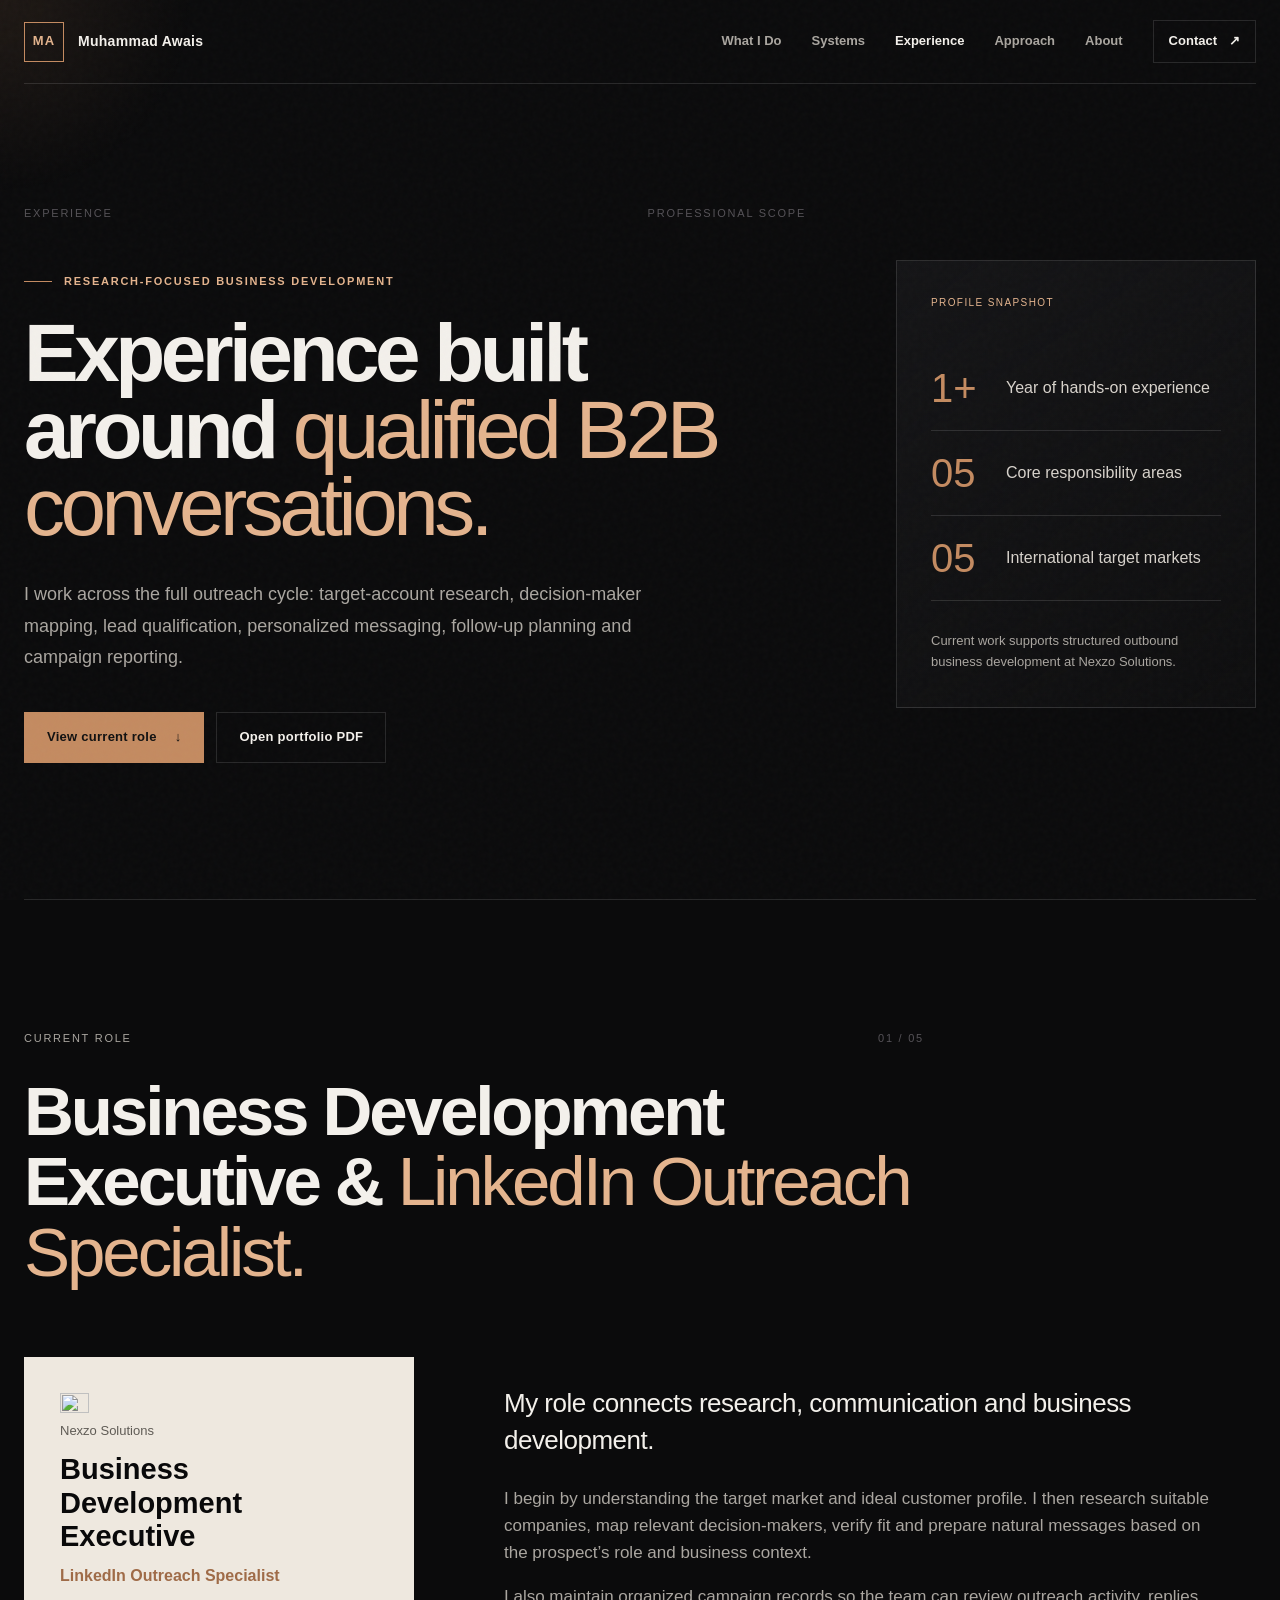
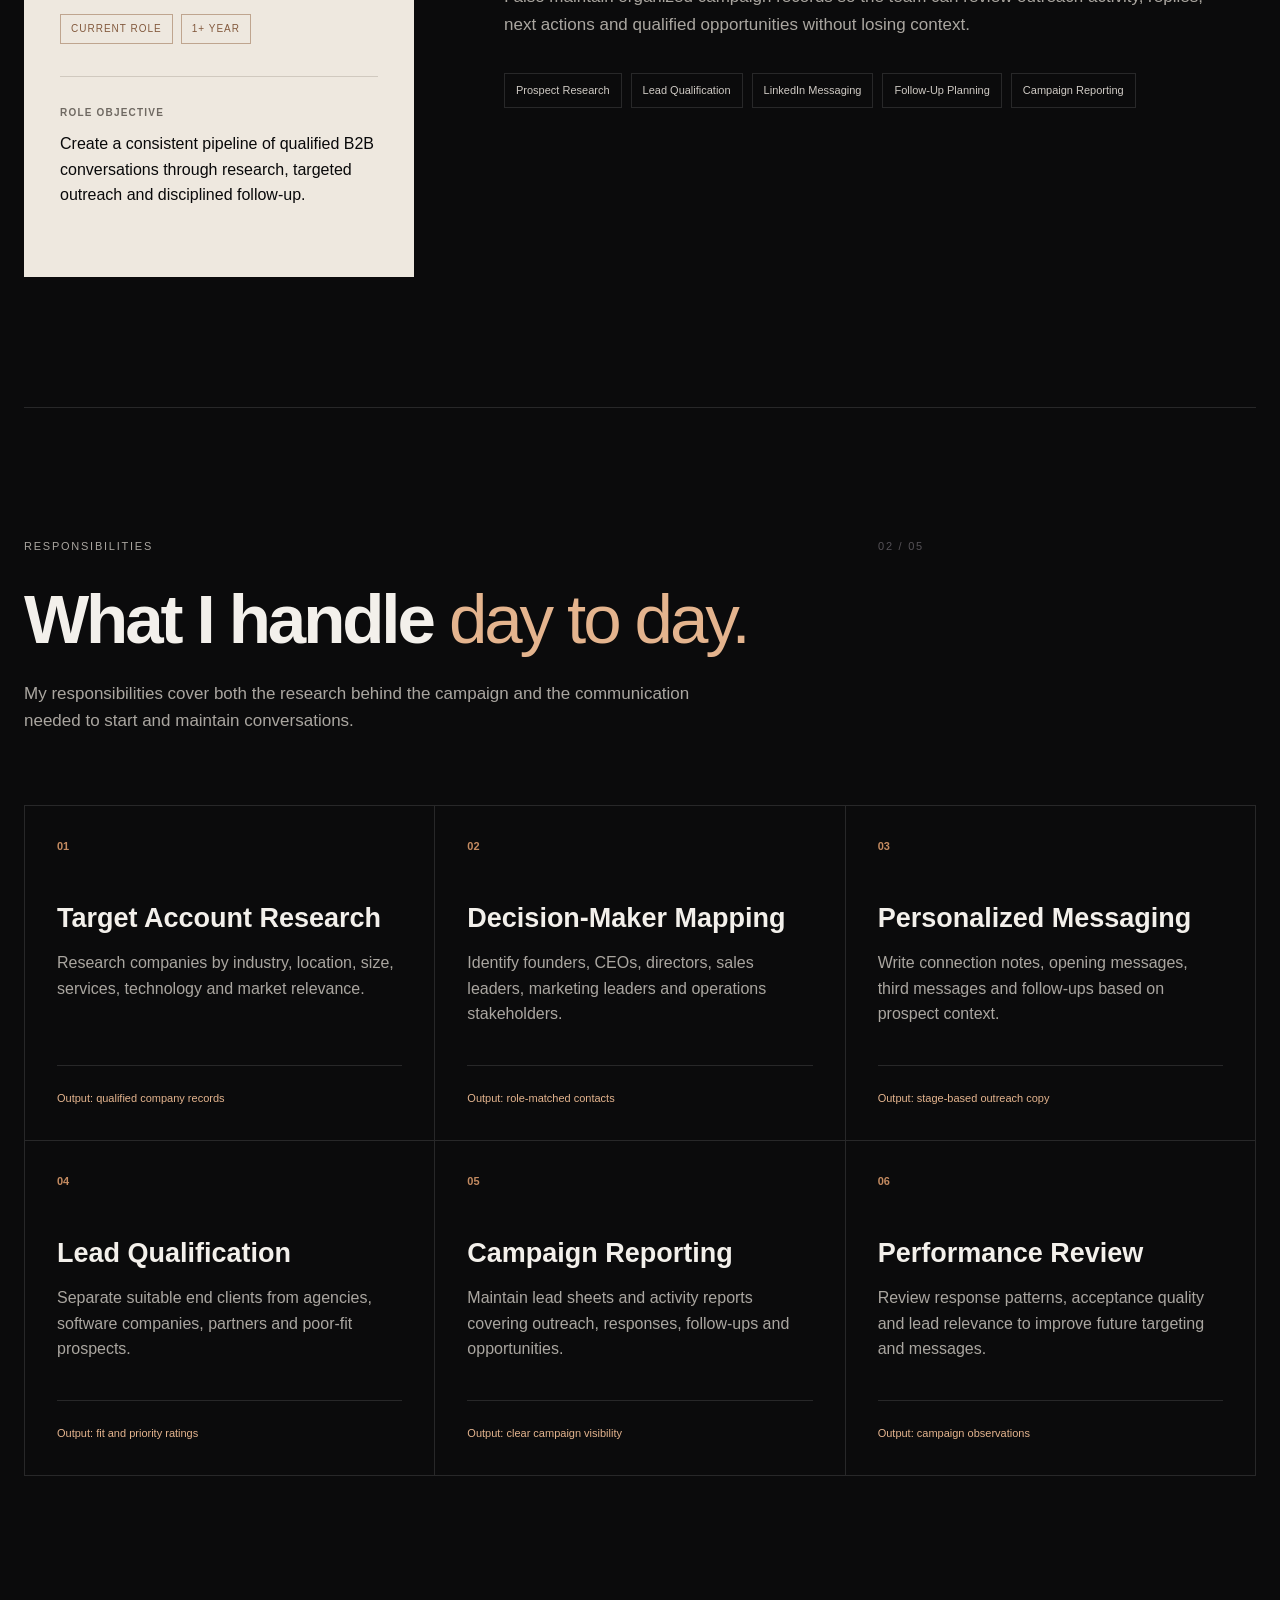
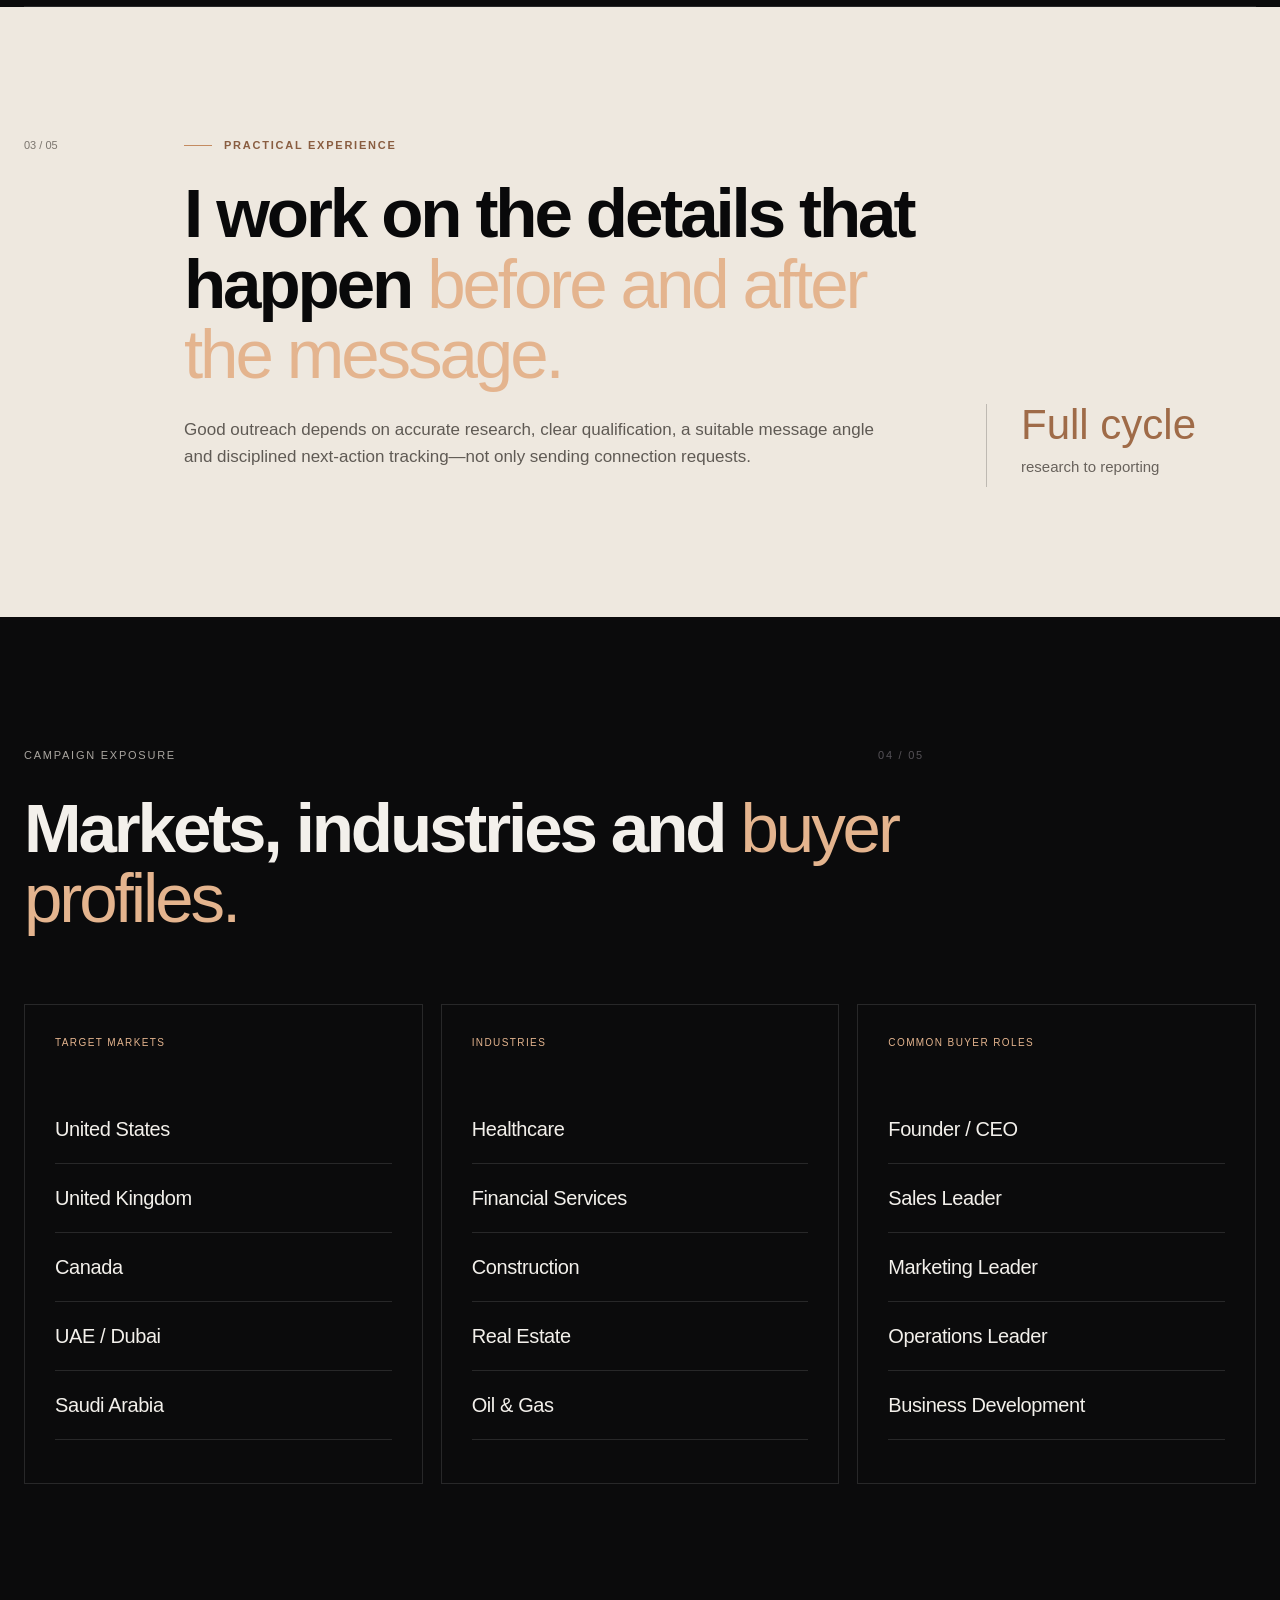
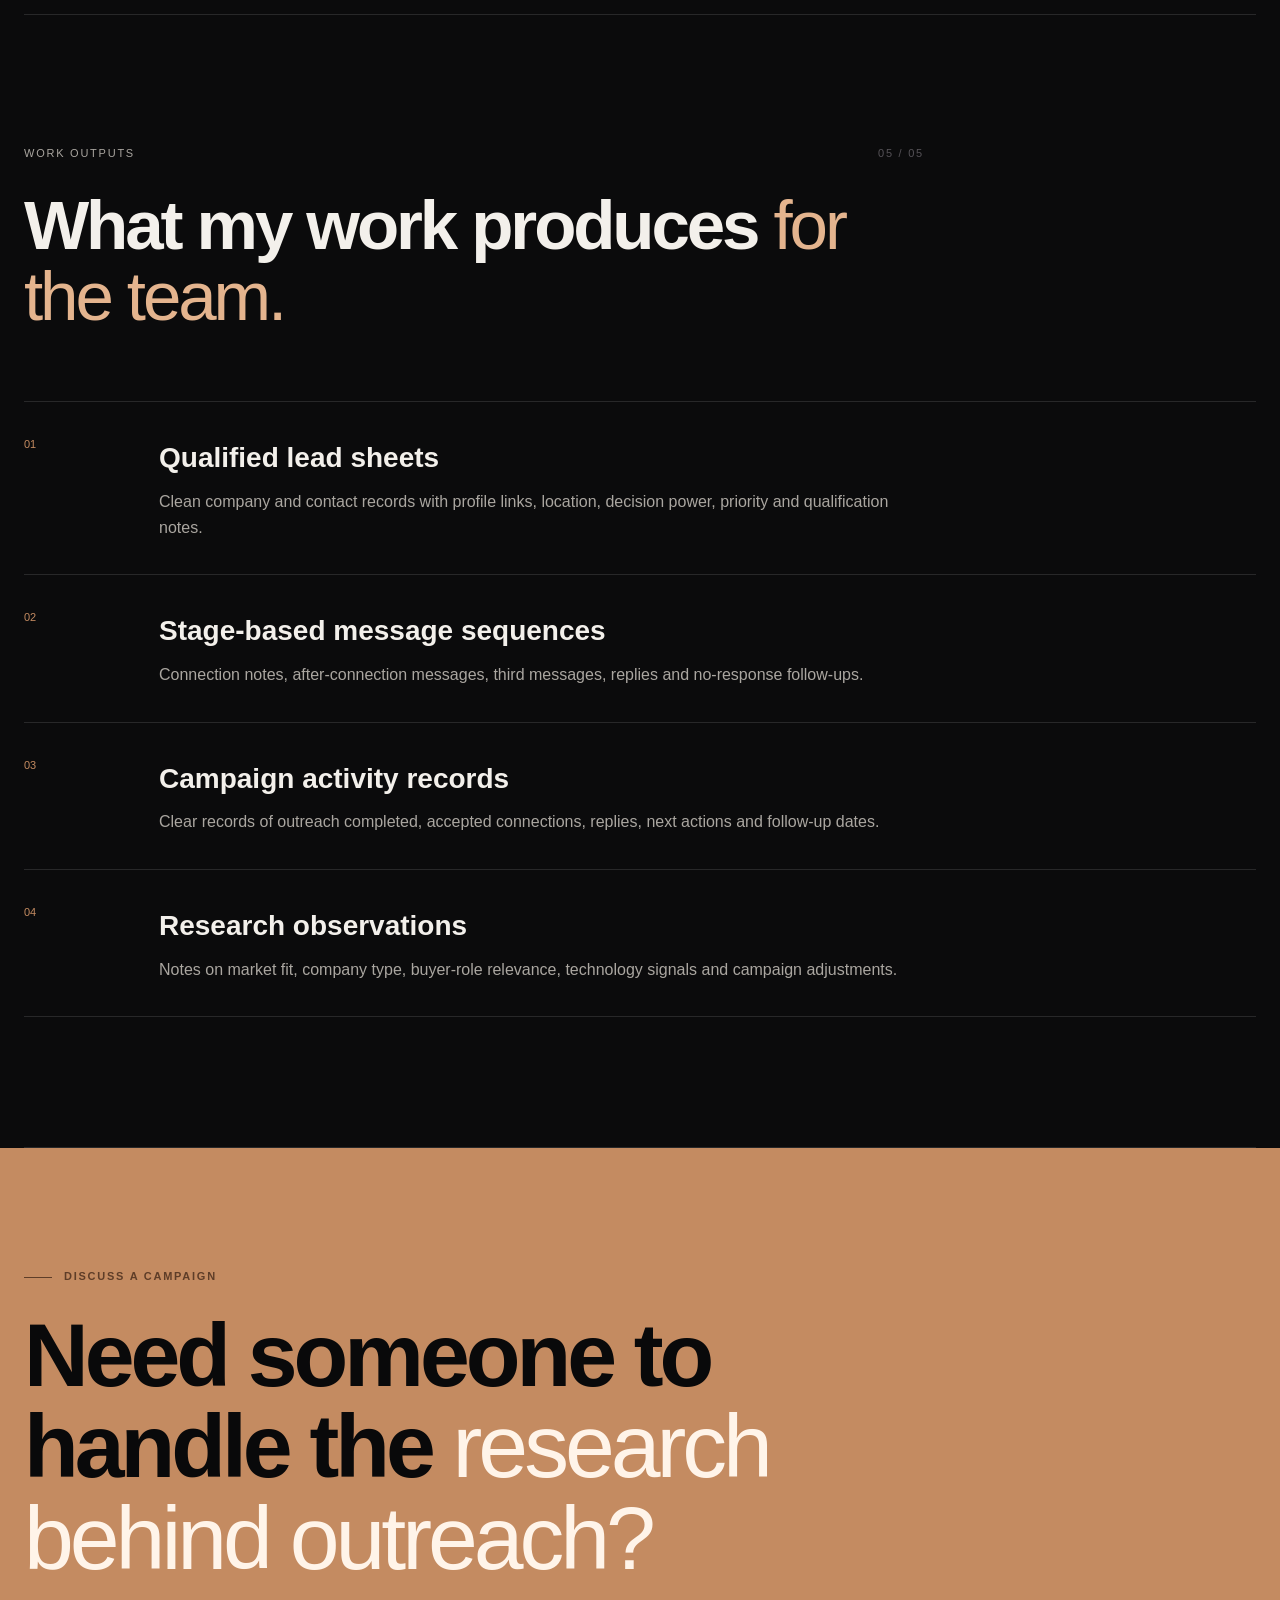
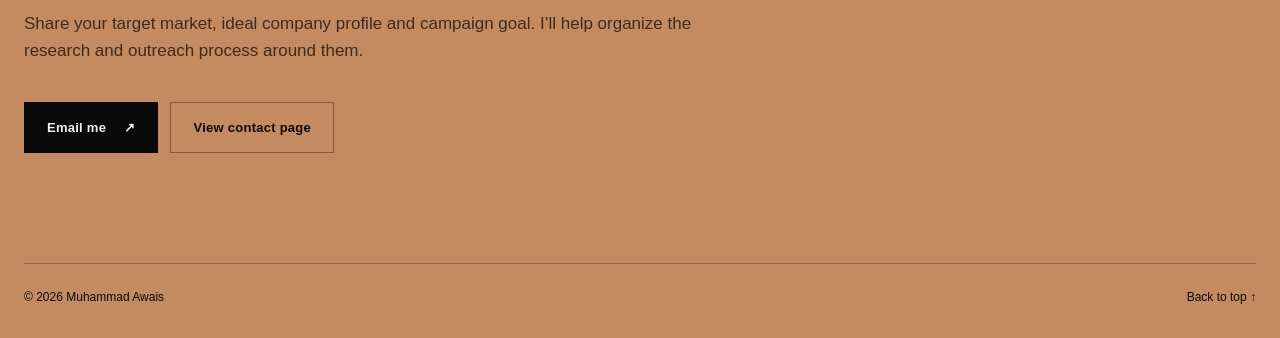
==== commit d68bcf1a: "Update experience.html" ====
--- a/experience.html
+++ b/experience.html
@@ -54,7 +54,7 @@
     <section class="section numbered-section" id="role">
       <div class="section-heading reveal"><p class="section-kicker">Current Role <span>01 / 05</span></p><h2>Business Development Executive & <em>LinkedIn Outreach Specialist.</em></h2></div>
       <div class="experience-feature">
-        <aside class="role-card reveal"><img src="https://media.licdn.com/dms/image/v2/D4E0BAQGov53XRKmCoQ/company-logo_200_200/B4EZu8HrIjIwAI-/0/1768387687729/nexzo_solutions_logo?e=2147483647&v=beta&t=lDEv51tp_sK8Mw52TfMmMSMlXM2vxMziGHE__bU7VTo" width="50%" height="50%"><p class="role-company">Nexzo Solutions</p><h3>Business Development Executive</h3><p class="role-subtitle">LinkedIn Outreach Specialist</p><div class="role-pills"><span>Current role</span><span>1+ year</span></div><hr><p class="role-label">Role objective</p><p>Create a consistent pipeline of qualified B2B conversations through research, targeted outreach and disciplined follow-up.</p></aside>
+        <aside class="role-card reveal"><img src="https://media.licdn.com/dms/image/v2/D4E0BAQGov53XRKmCoQ/company-logo_200_200/B4EZu8HrIjIwAI-/0/1768387687729/nexzo_solutions_logo?e=2147483647&v=beta&t=lDEv51tp_sK8Mw52TfMmMSMlXM2vxMziGHE__bU7VTo" width="30%" height="30%"><p class="role-company">Nexzo Solutions</p><h3>Business Development Executive</h3><p class="role-subtitle">LinkedIn Outreach Specialist</p><div class="role-pills"><span>Current role</span><span>1+ year</span></div><hr><p class="role-label">Role objective</p><p>Create a consistent pipeline of qualified B2B conversations through research, targeted outreach and disciplined follow-up.</p></aside>
         <div class="role-narrative reveal reveal-delay-1"><p class="lead">My role connects research, communication and business development.</p><p>I begin by understanding the target market and ideal customer profile. I then research suitable companies, map relevant decision-makers, verify fit and prepare natural messages based on the prospect’s role and business context.</p><p>I also maintain organized campaign records so the team can review outreach activity, replies, next actions and qualified opportunities without losing context.</p><div class="experience-tags"><span>Prospect Research</span><span>Lead Qualification</span><span>LinkedIn Messaging</span><span>Follow-Up Planning</span><span>Campaign Reporting</span></div></div>
       </div>
     </section>
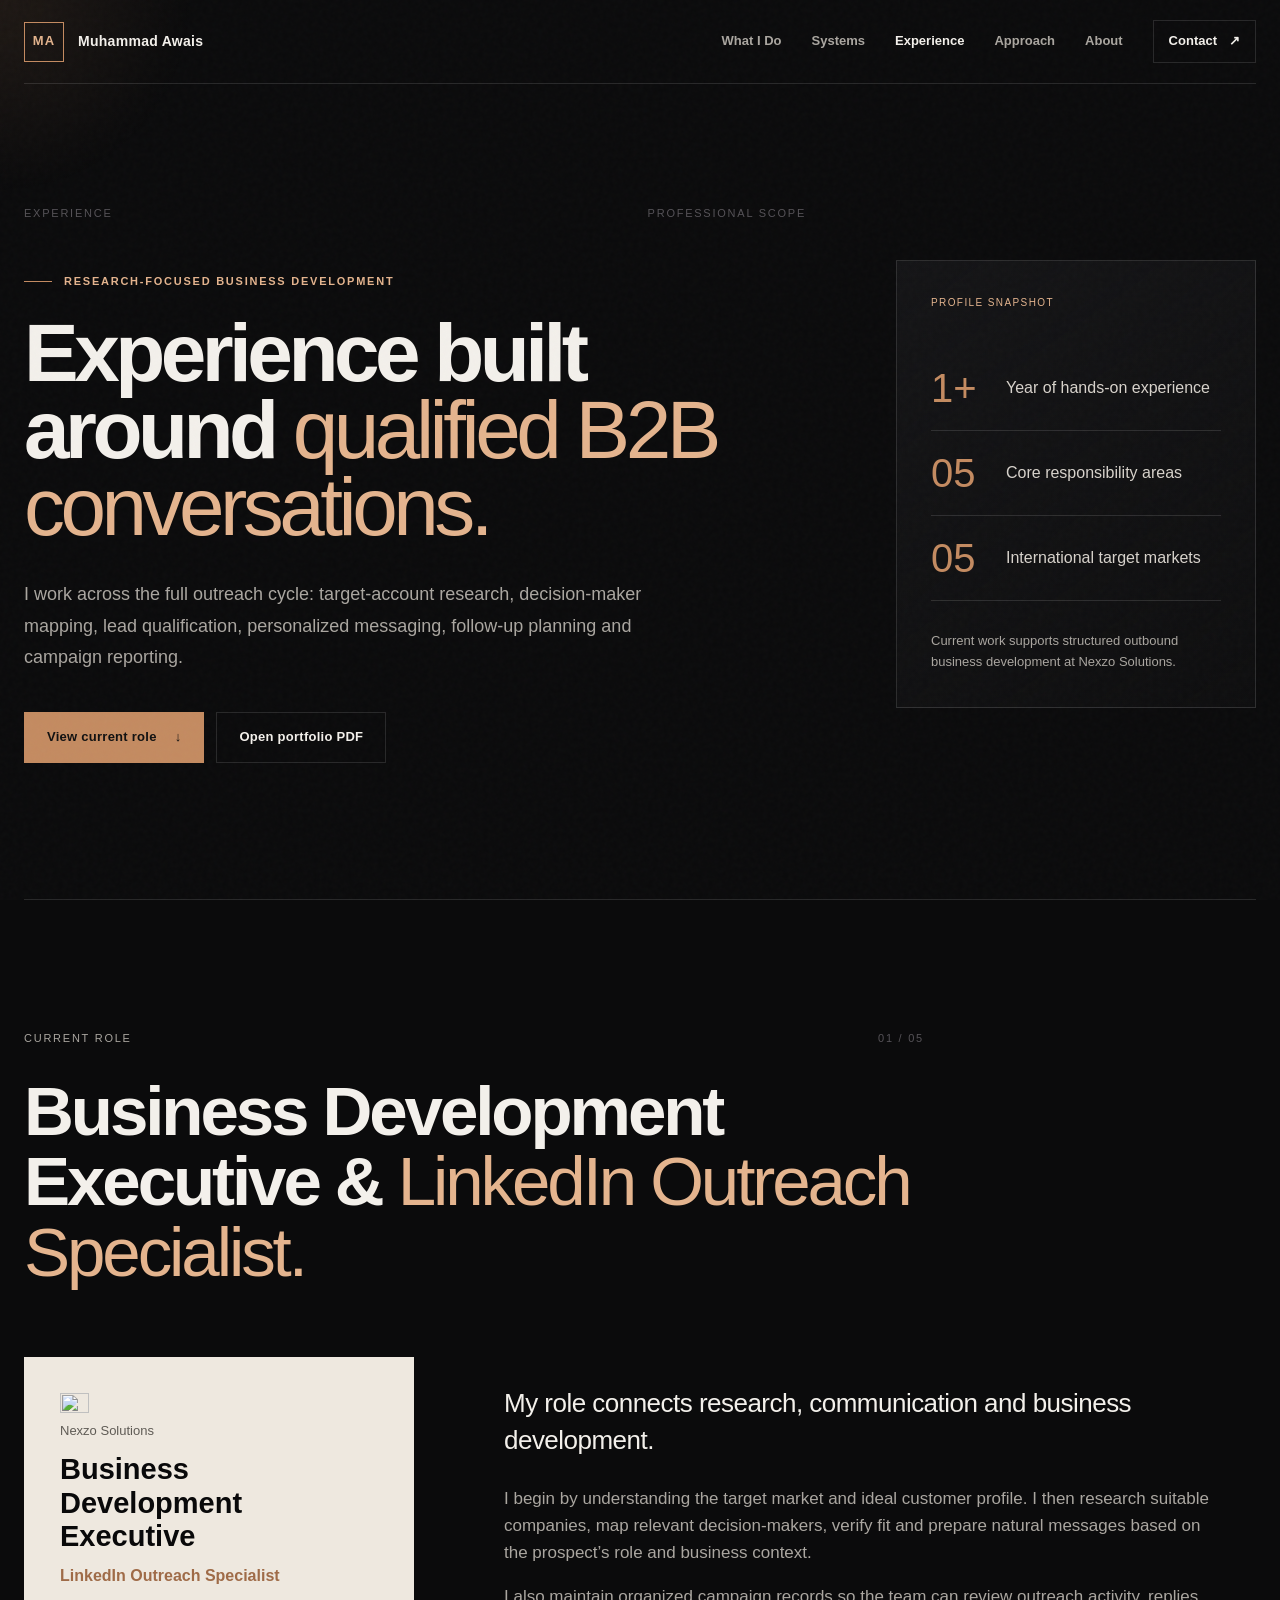
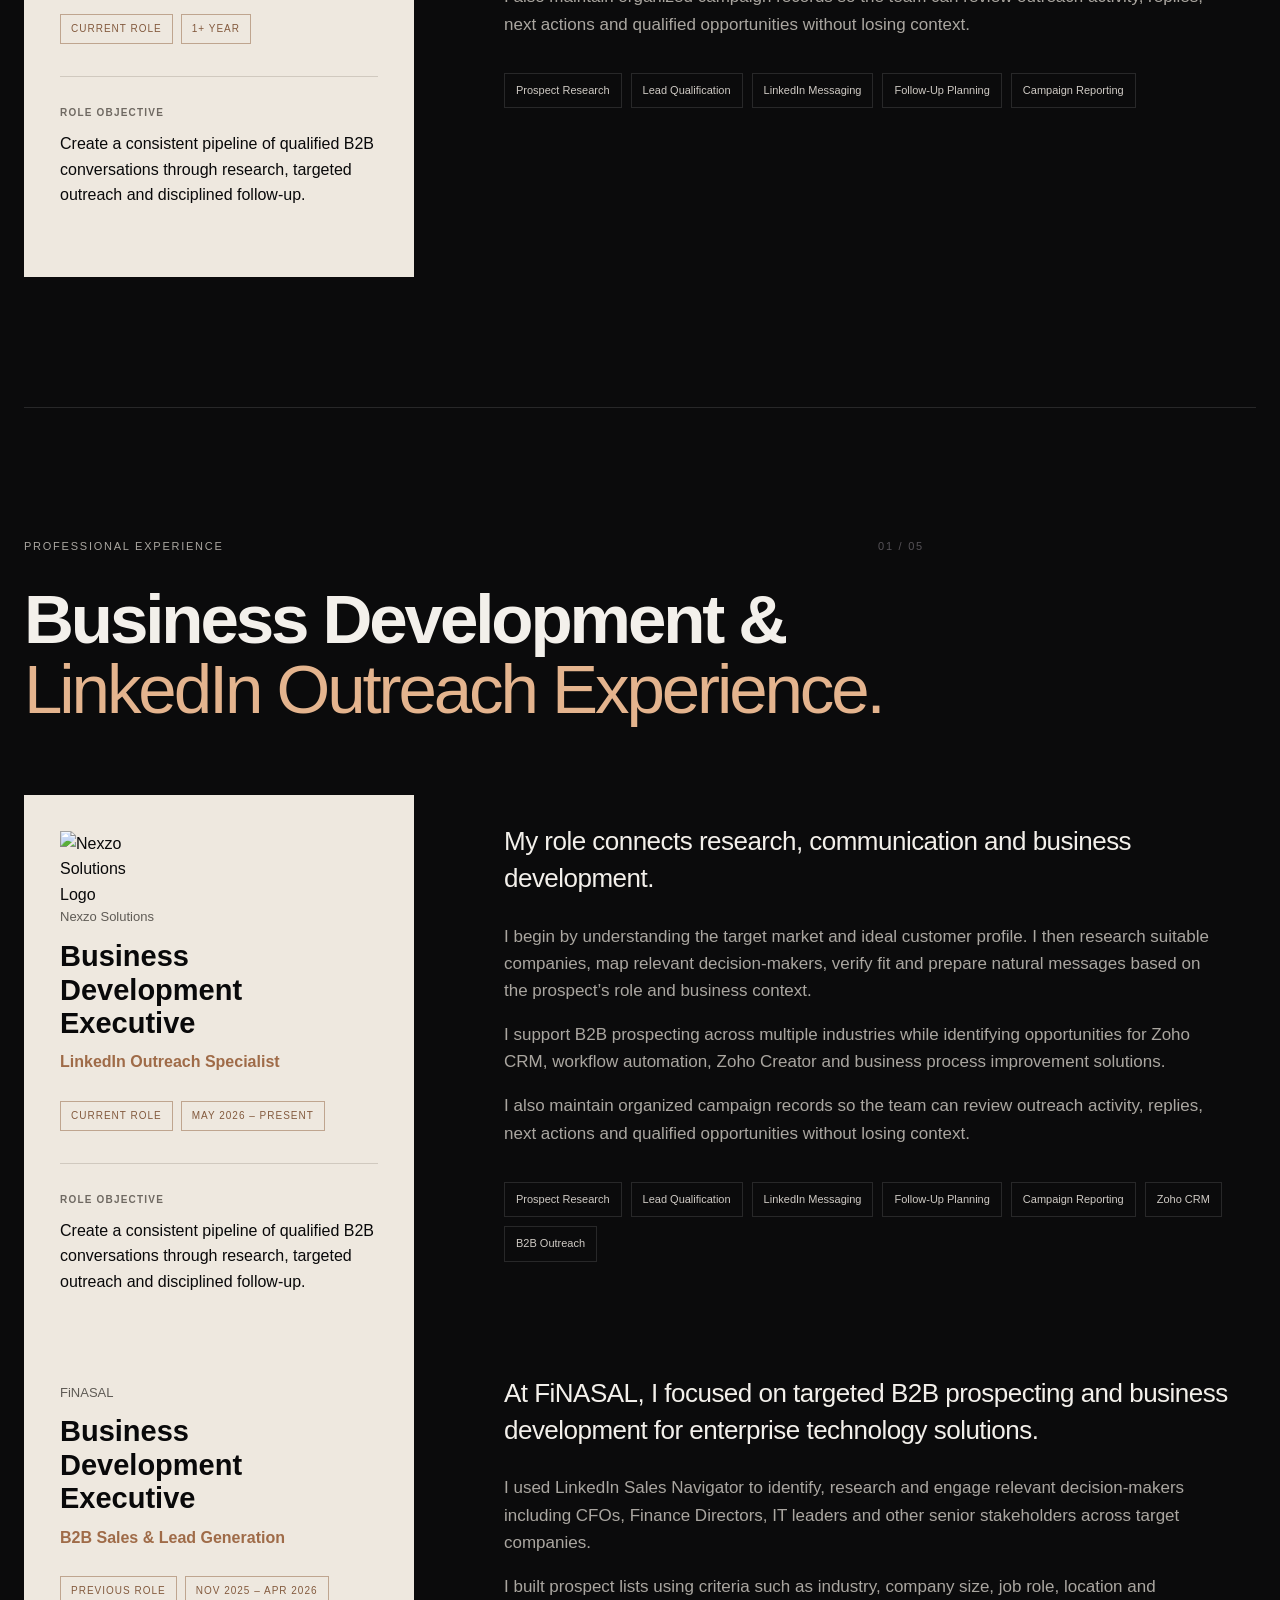
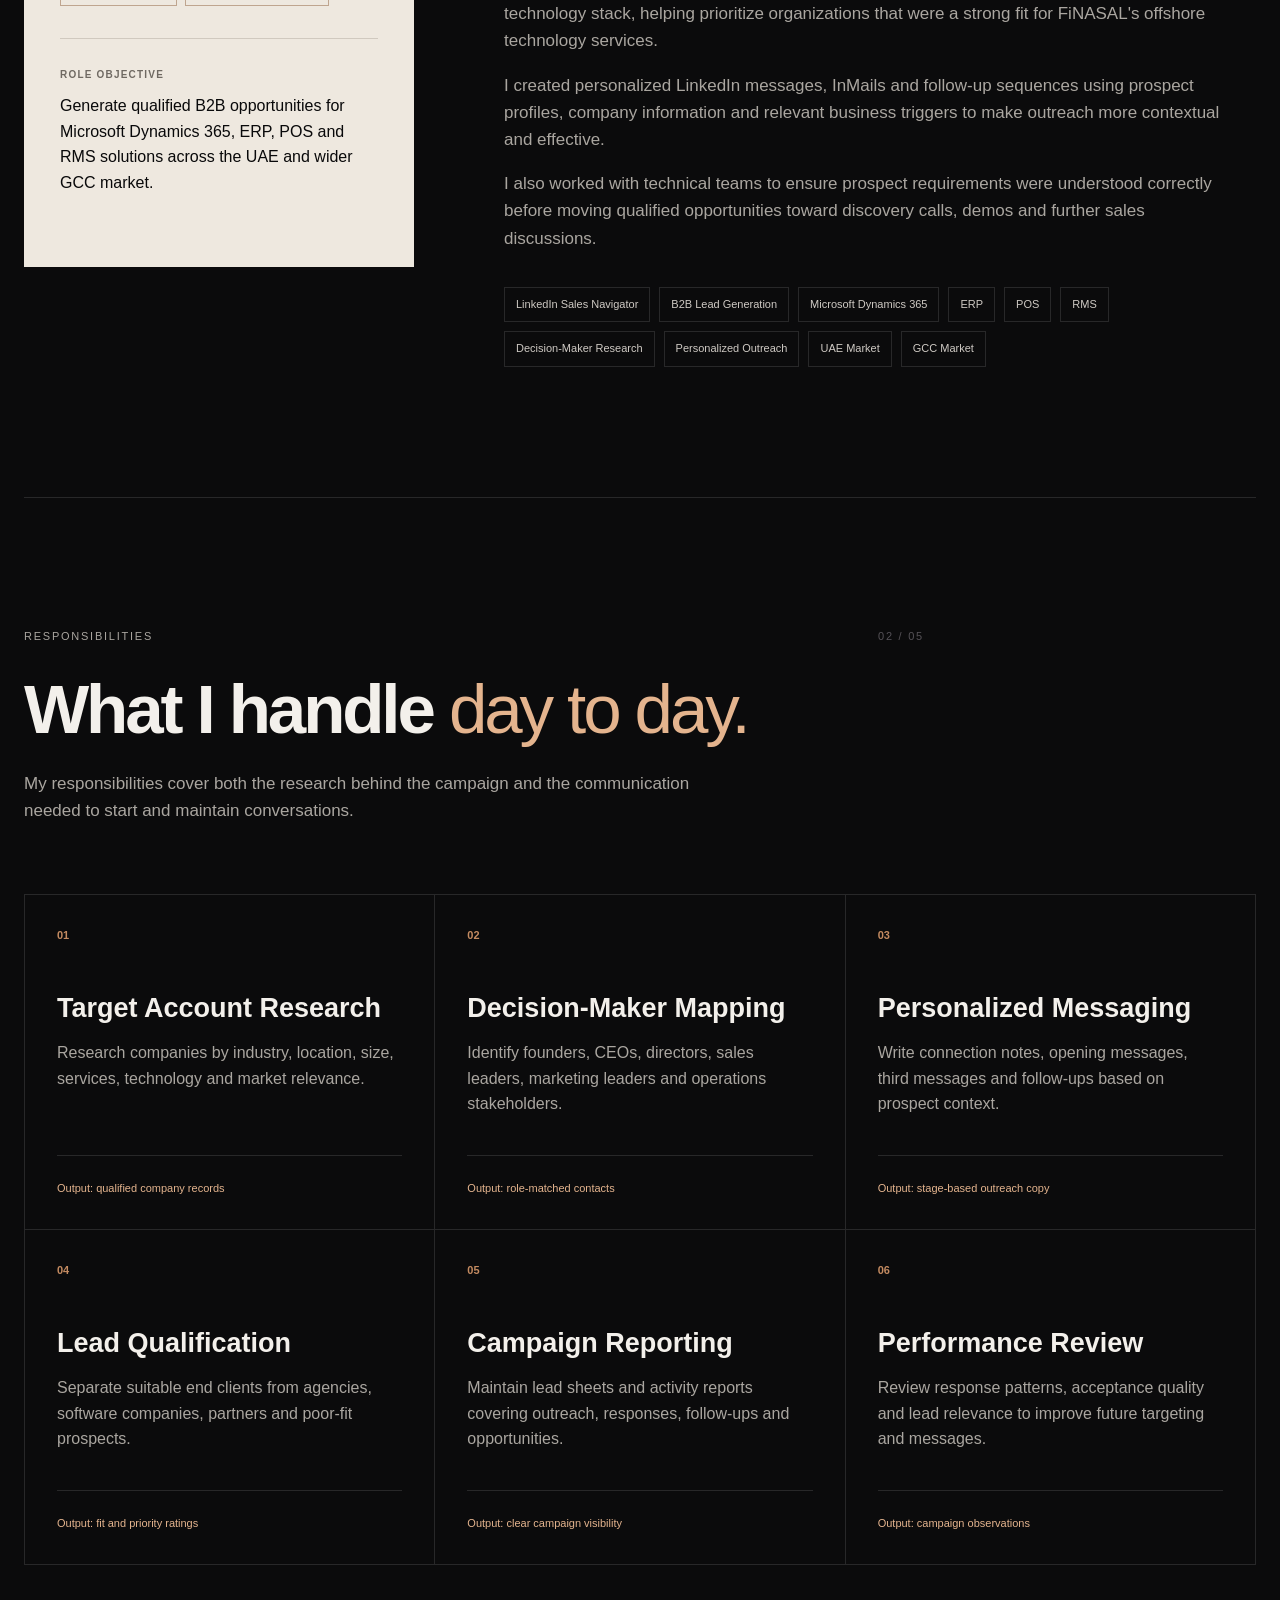
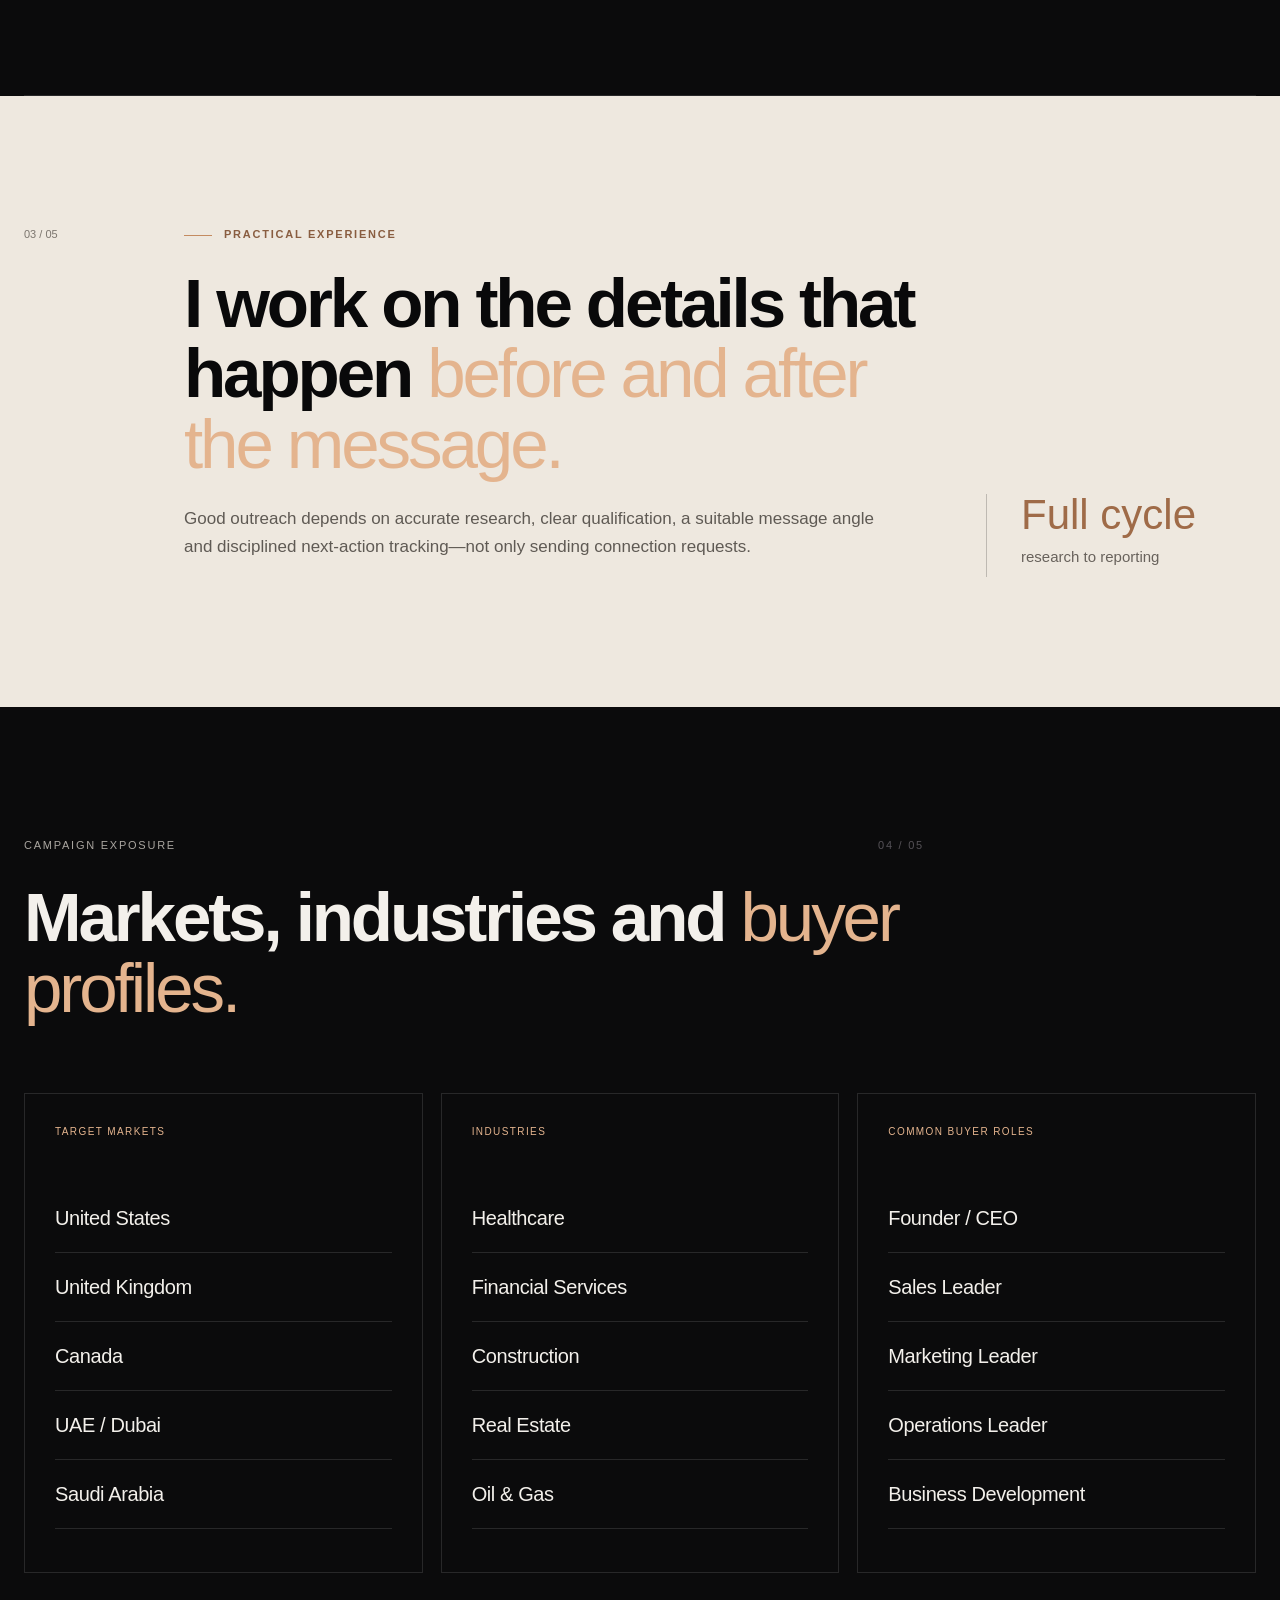
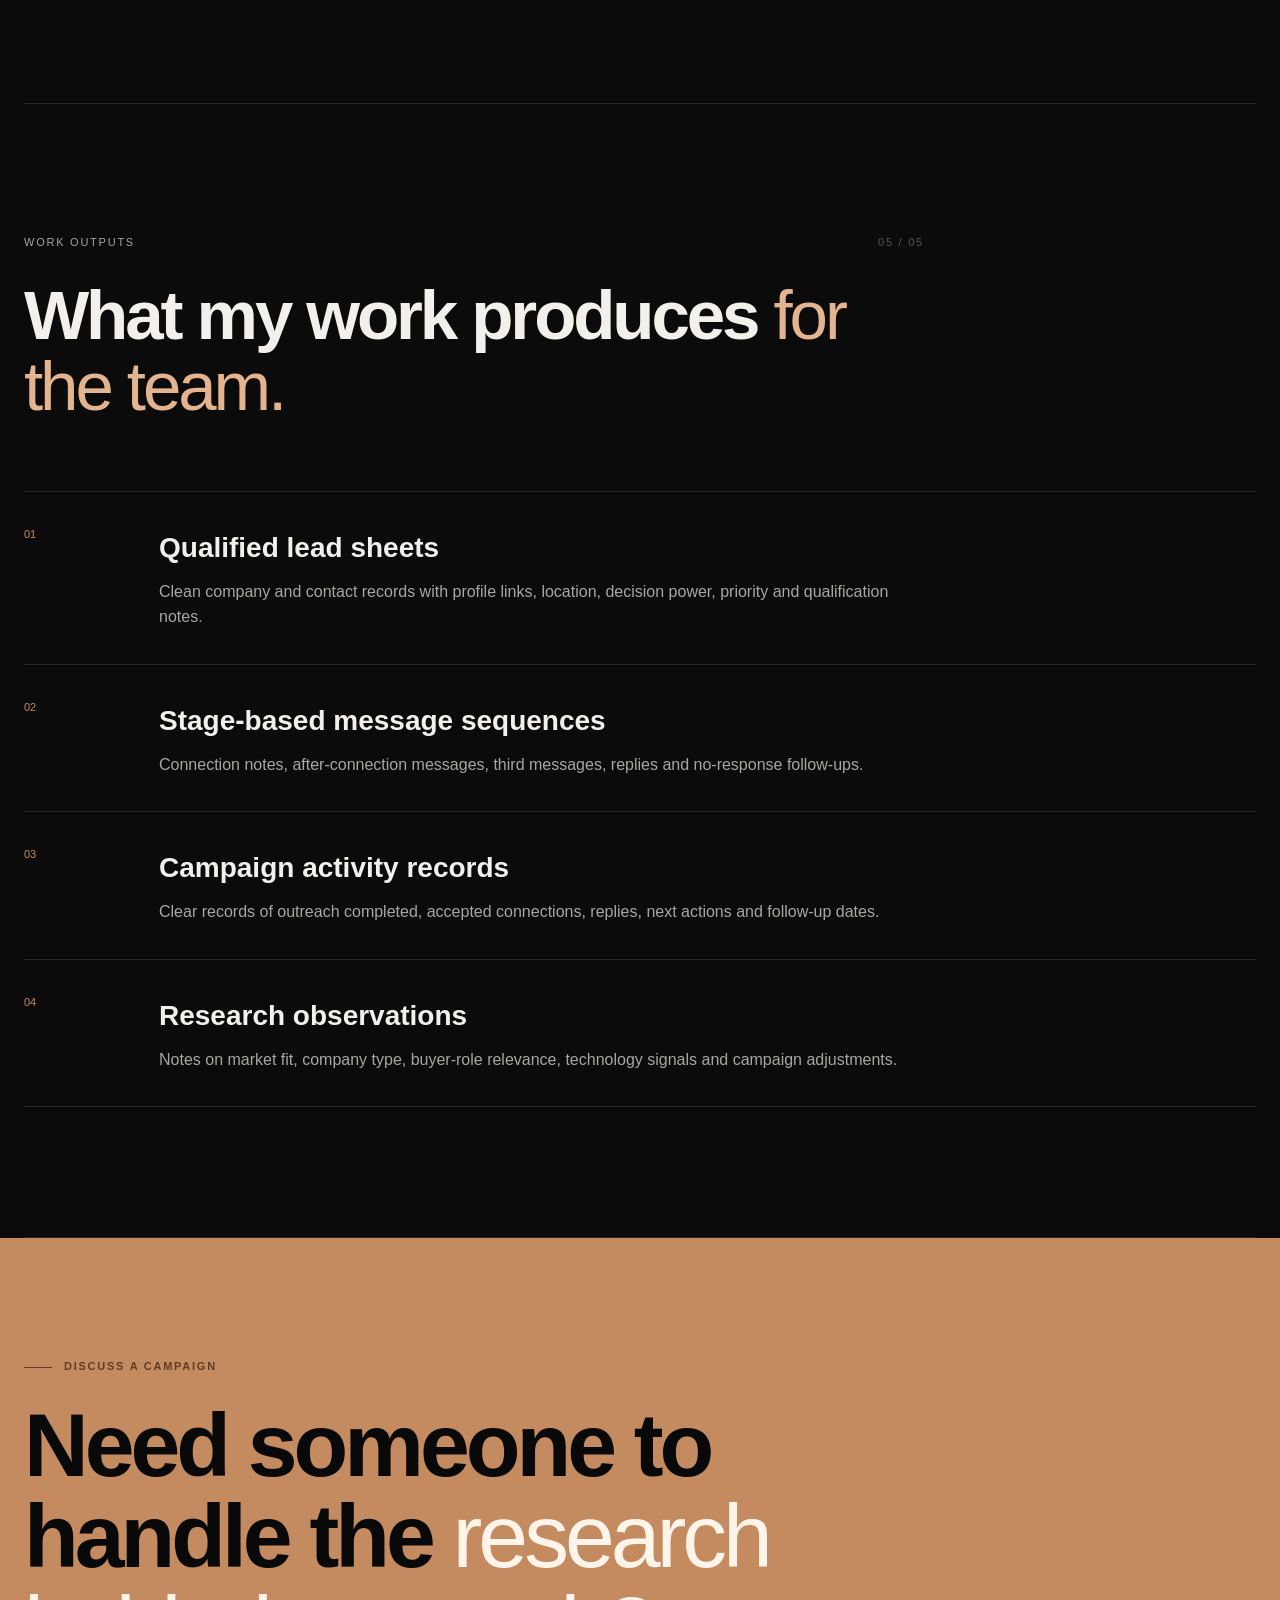
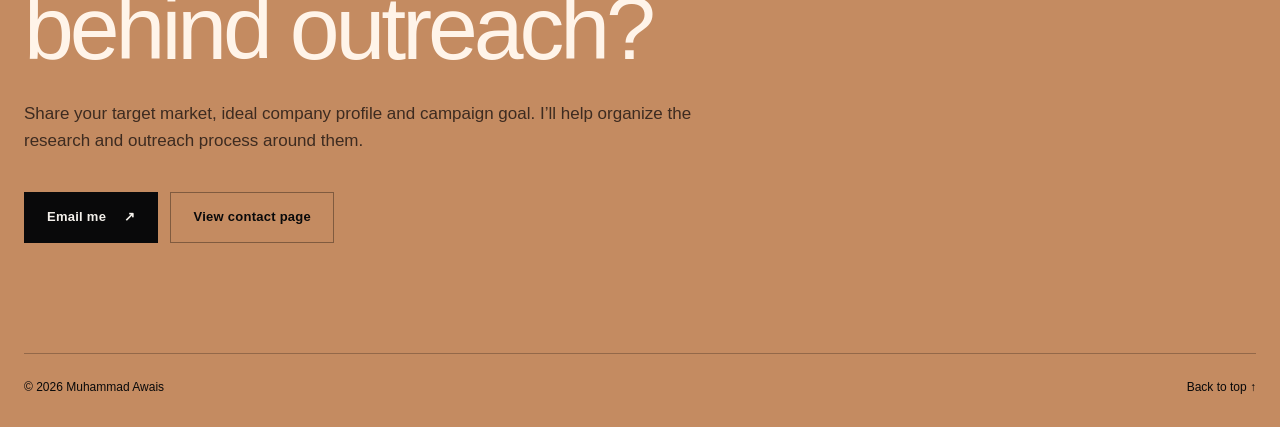
==== commit 35bfadc8: "Update experience.html" ====
--- a/experience.html
+++ b/experience.html
@@ -59,6 +59,173 @@
       </div>
     </section>
 
+    <!-- Finasal Exp -->
+
+    <section class="section numbered-section" id="role">
+  <div class="section-heading reveal">
+    <p class="section-kicker">
+      Professional Experience <span>01 / 05</span>
+    </p>
+    <h2>
+      Business Development & <em>LinkedIn Outreach Experience.</em>
+    </h2>
+  </div>
+
+  <!-- NEXZO SOLUTIONS -->
+  <div class="experience-feature">
+
+    <aside class="role-card reveal">
+      <img 
+        src="https://media.licdn.com/dms/image/v2/D4E0BAQGov53XRKmCoQ/company-logo_200_200/B4EZu8HrIjIwAI-/0/1768387687729/nexzo_solutions_logo?e=2147483647&v=beta&t=lDEv51tp_sK8Mw52TfMmMSMlXM2vxMziGHE__bU7VTo"
+        width="30%" 
+        height="30%"
+        alt="Nexzo Solutions Logo"
+      >
+
+      <p class="role-company">Nexzo Solutions</p>
+
+      <h3>Business Development Executive</h3>
+
+      <p class="role-subtitle">
+        LinkedIn Outreach Specialist
+      </p>
+
+      <div class="role-pills">
+        <span>Current Role</span>
+        <span>May 2026 – Present</span>
+      </div>
+
+      <hr>
+
+      <p class="role-label">Role Objective</p>
+
+      <p>
+        Create a consistent pipeline of qualified B2B conversations
+        through research, targeted outreach and disciplined follow-up.
+      </p>
+    </aside>
+
+
+    <div class="role-narrative reveal reveal-delay-1">
+
+      <p class="lead">
+        My role connects research, communication and business development.
+      </p>
+
+      <p>
+        I begin by understanding the target market and ideal customer
+        profile. I then research suitable companies, map relevant
+        decision-makers, verify fit and prepare natural messages based
+        on the prospect’s role and business context.
+      </p>
+
+      <p>
+        I support B2B prospecting across multiple industries while
+        identifying opportunities for Zoho CRM, workflow automation,
+        Zoho Creator and business process improvement solutions.
+      </p>
+
+      <p>
+        I also maintain organized campaign records so the team can review
+        outreach activity, replies, next actions and qualified opportunities
+        without losing context.
+      </p>
+
+      <div class="experience-tags">
+        <span>Prospect Research</span>
+        <span>Lead Qualification</span>
+        <span>LinkedIn Messaging</span>
+        <span>Follow-Up Planning</span>
+        <span>Campaign Reporting</span>
+        <span>Zoho CRM</span>
+        <span>B2B Outreach</span>
+      </div>
+
+    </div>
+  </div>
+
+
+  <!-- FINASAL -->
+  <div class="experience-feature">
+
+    <aside class="role-card reveal">
+
+      <p class="role-company">FiNASAL</p>
+
+      <h3>Business Development Executive</h3>
+
+      <p class="role-subtitle">
+        B2B Sales & Lead Generation
+      </p>
+
+      <div class="role-pills">
+        <span>Previous Role</span>
+        <span>Nov 2025 – Apr 2026</span>
+      </div>
+
+      <hr>
+
+      <p class="role-label">Role Objective</p>
+
+      <p>
+        Generate qualified B2B opportunities for Microsoft Dynamics 365,
+        ERP, POS and RMS solutions across the UAE and wider GCC market.
+      </p>
+
+    </aside>
+
+
+    <div class="role-narrative reveal reveal-delay-1">
+
+      <p class="lead">
+        At FiNASAL, I focused on targeted B2B prospecting and business
+        development for enterprise technology solutions.
+      </p>
+
+      <p>
+        I used LinkedIn Sales Navigator to identify, research and engage
+        relevant decision-makers including CFOs, Finance Directors,
+        IT leaders and other senior stakeholders across target companies.
+      </p>
+
+      <p>
+        I built prospect lists using criteria such as industry, company
+        size, job role, location and technology stack, helping prioritize
+        organizations that were a strong fit for FiNASAL's offshore
+        technology services.
+      </p>
+
+      <p>
+        I created personalized LinkedIn messages, InMails and follow-up
+        sequences using prospect profiles, company information and relevant
+        business triggers to make outreach more contextual and effective.
+      </p>
+
+      <p>
+        I also worked with technical teams to ensure prospect requirements
+        were understood correctly before moving qualified opportunities
+        toward discovery calls, demos and further sales discussions.
+      </p>
+
+      <div class="experience-tags">
+        <span>LinkedIn Sales Navigator</span>
+        <span>B2B Lead Generation</span>
+        <span>Microsoft Dynamics 365</span>
+        <span>ERP</span>
+        <span>POS</span>
+        <span>RMS</span>
+        <span>Decision-Maker Research</span>
+        <span>Personalized Outreach</span>
+        <span>UAE Market</span>
+        <span>GCC Market</span>
+      </div>
+
+    </div>
+  </div>
+
+</section>
+
+    
     <section class="section numbered-section">
       <div class="section-heading reveal"><p class="section-kicker">Responsibilities <span>02 / 05</span></p><h2>What I handle <em>day to day.</em></h2><p>My responsibilities cover both the research behind the campaign and the communication needed to start and maintain conversations.</p></div>
       <div class="responsibility-grid">
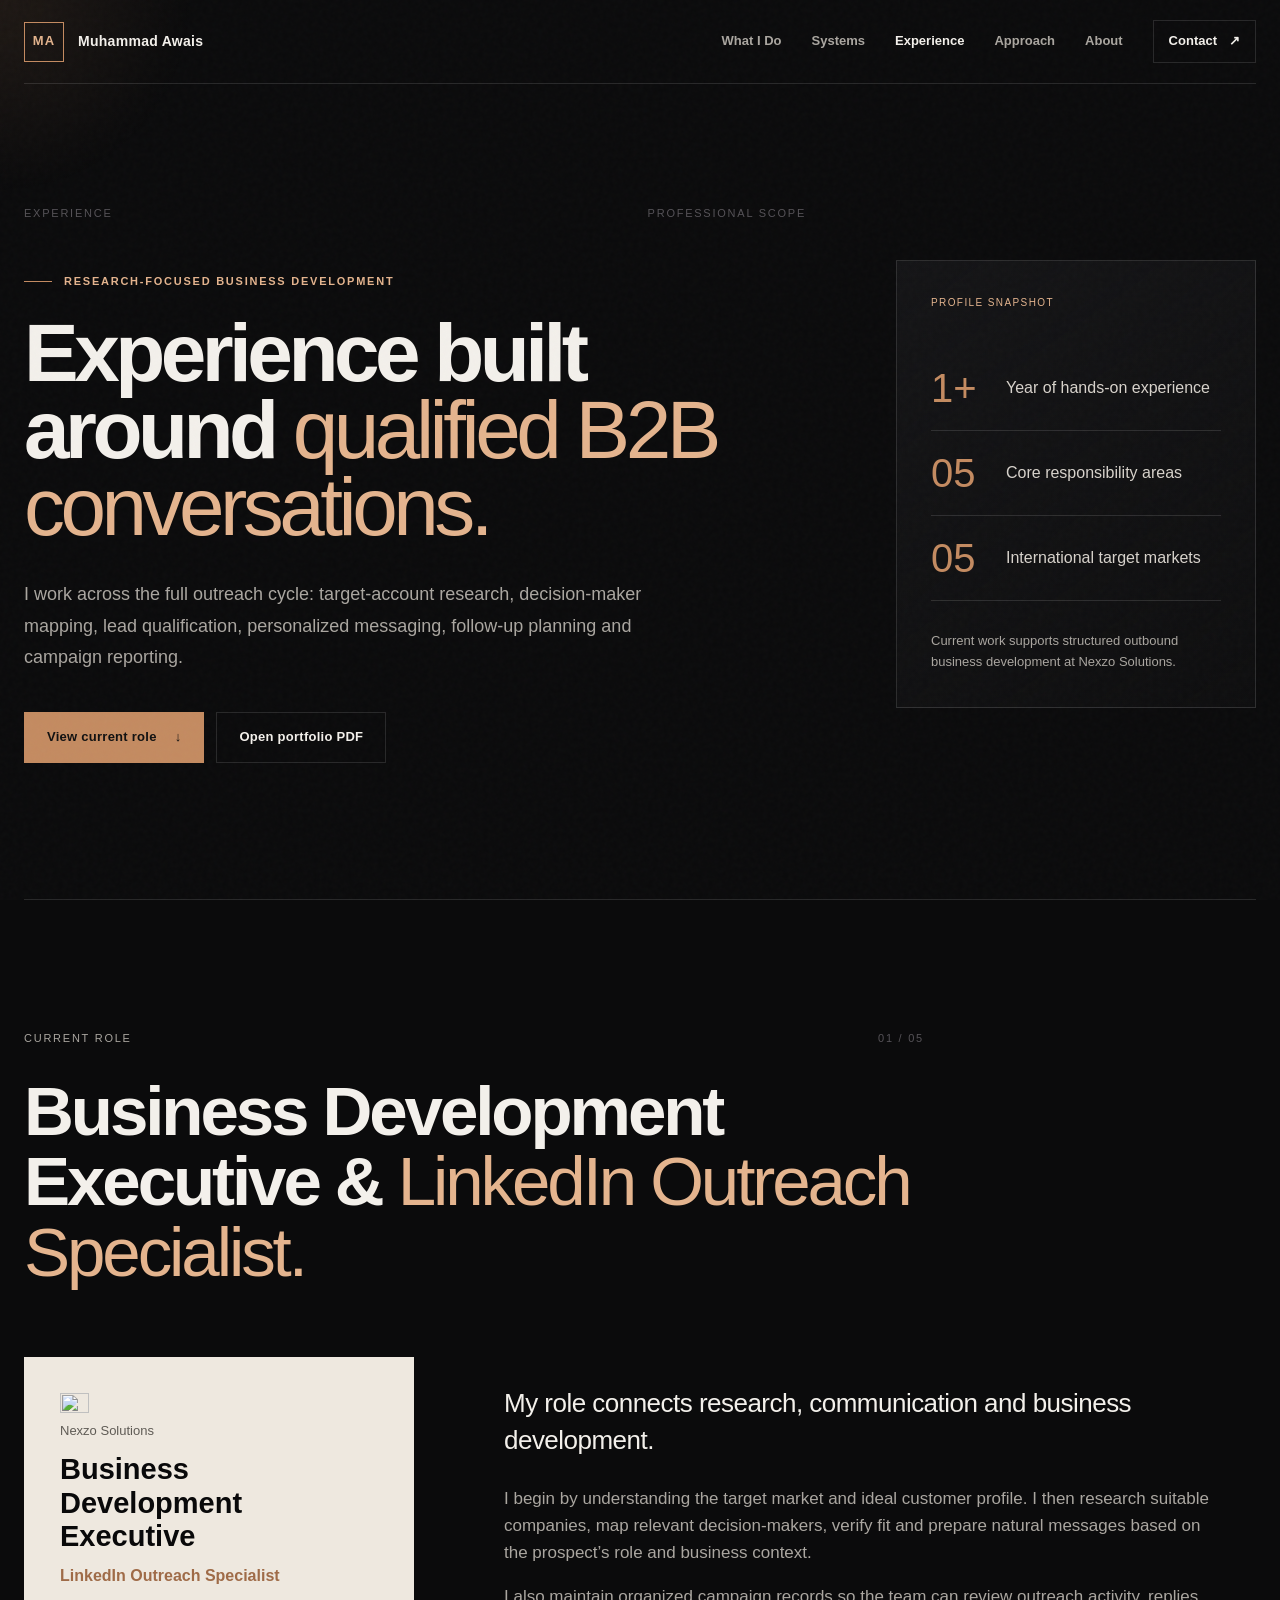
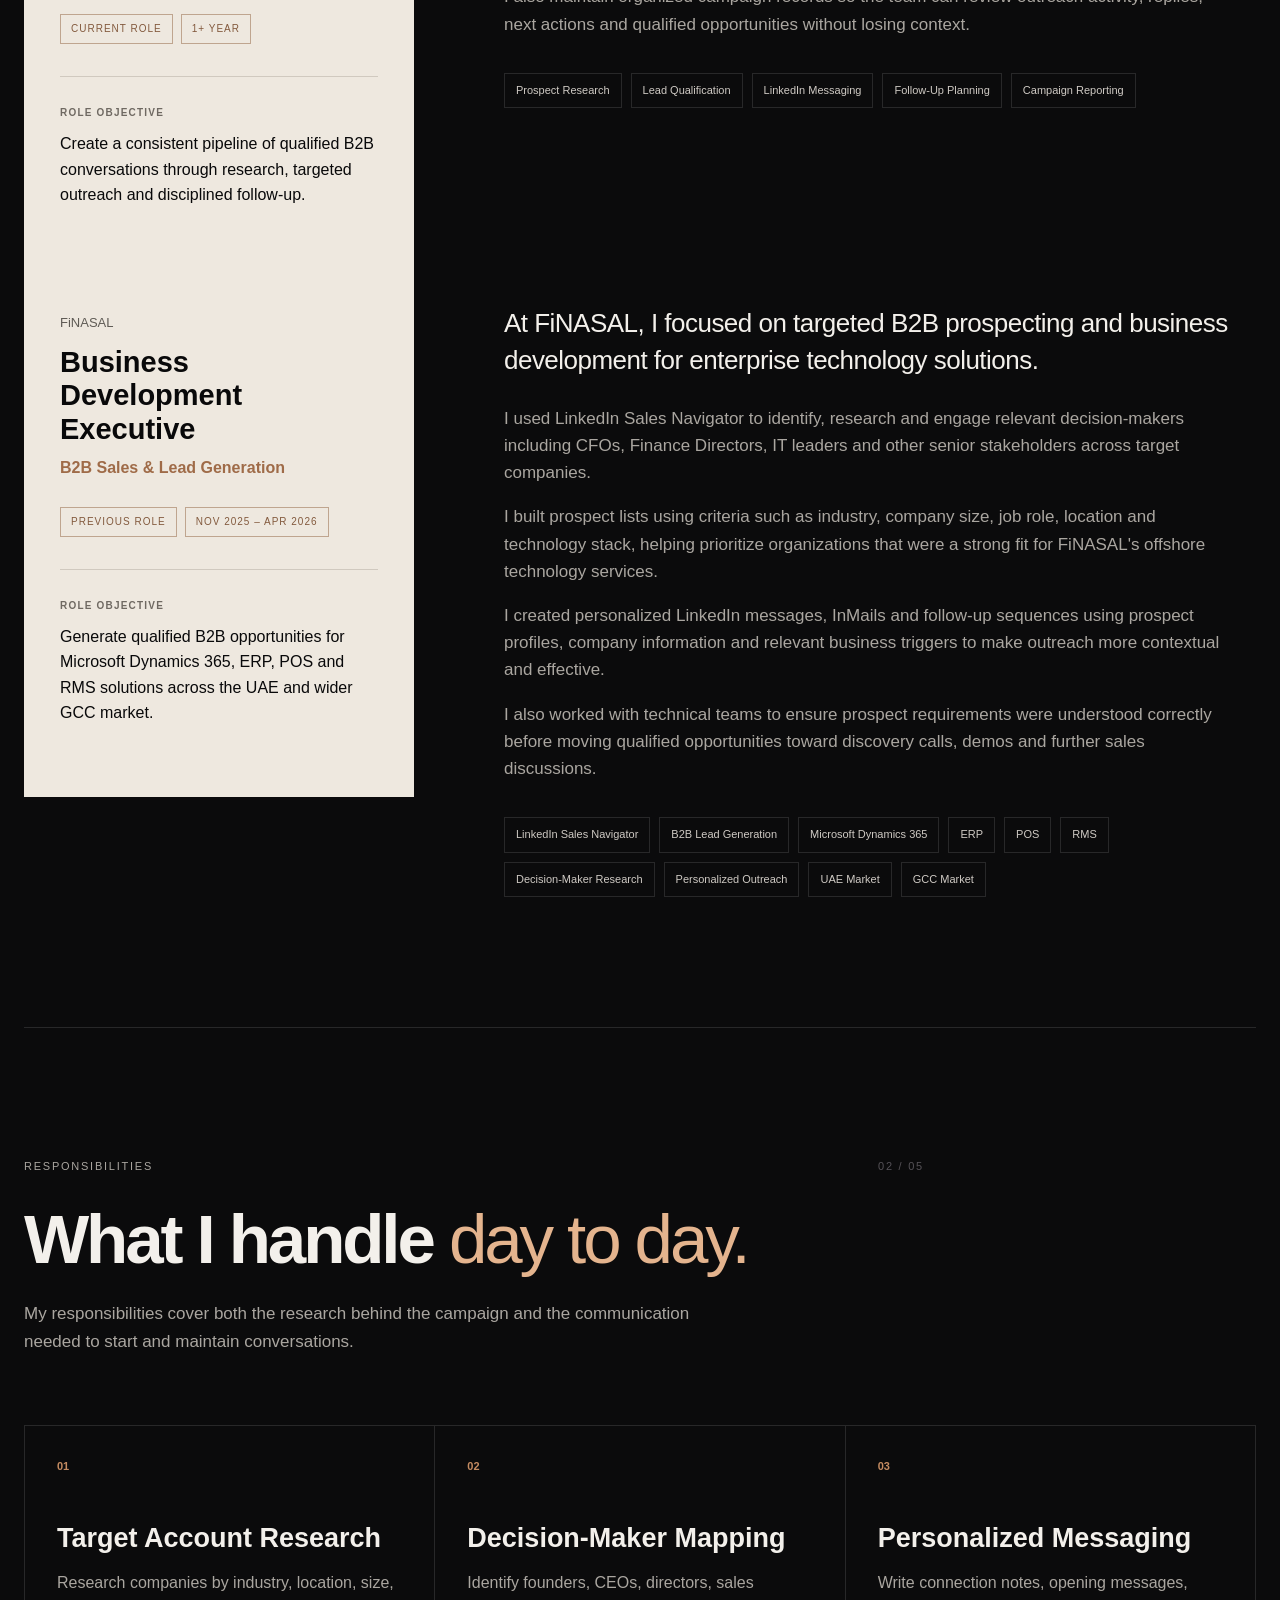
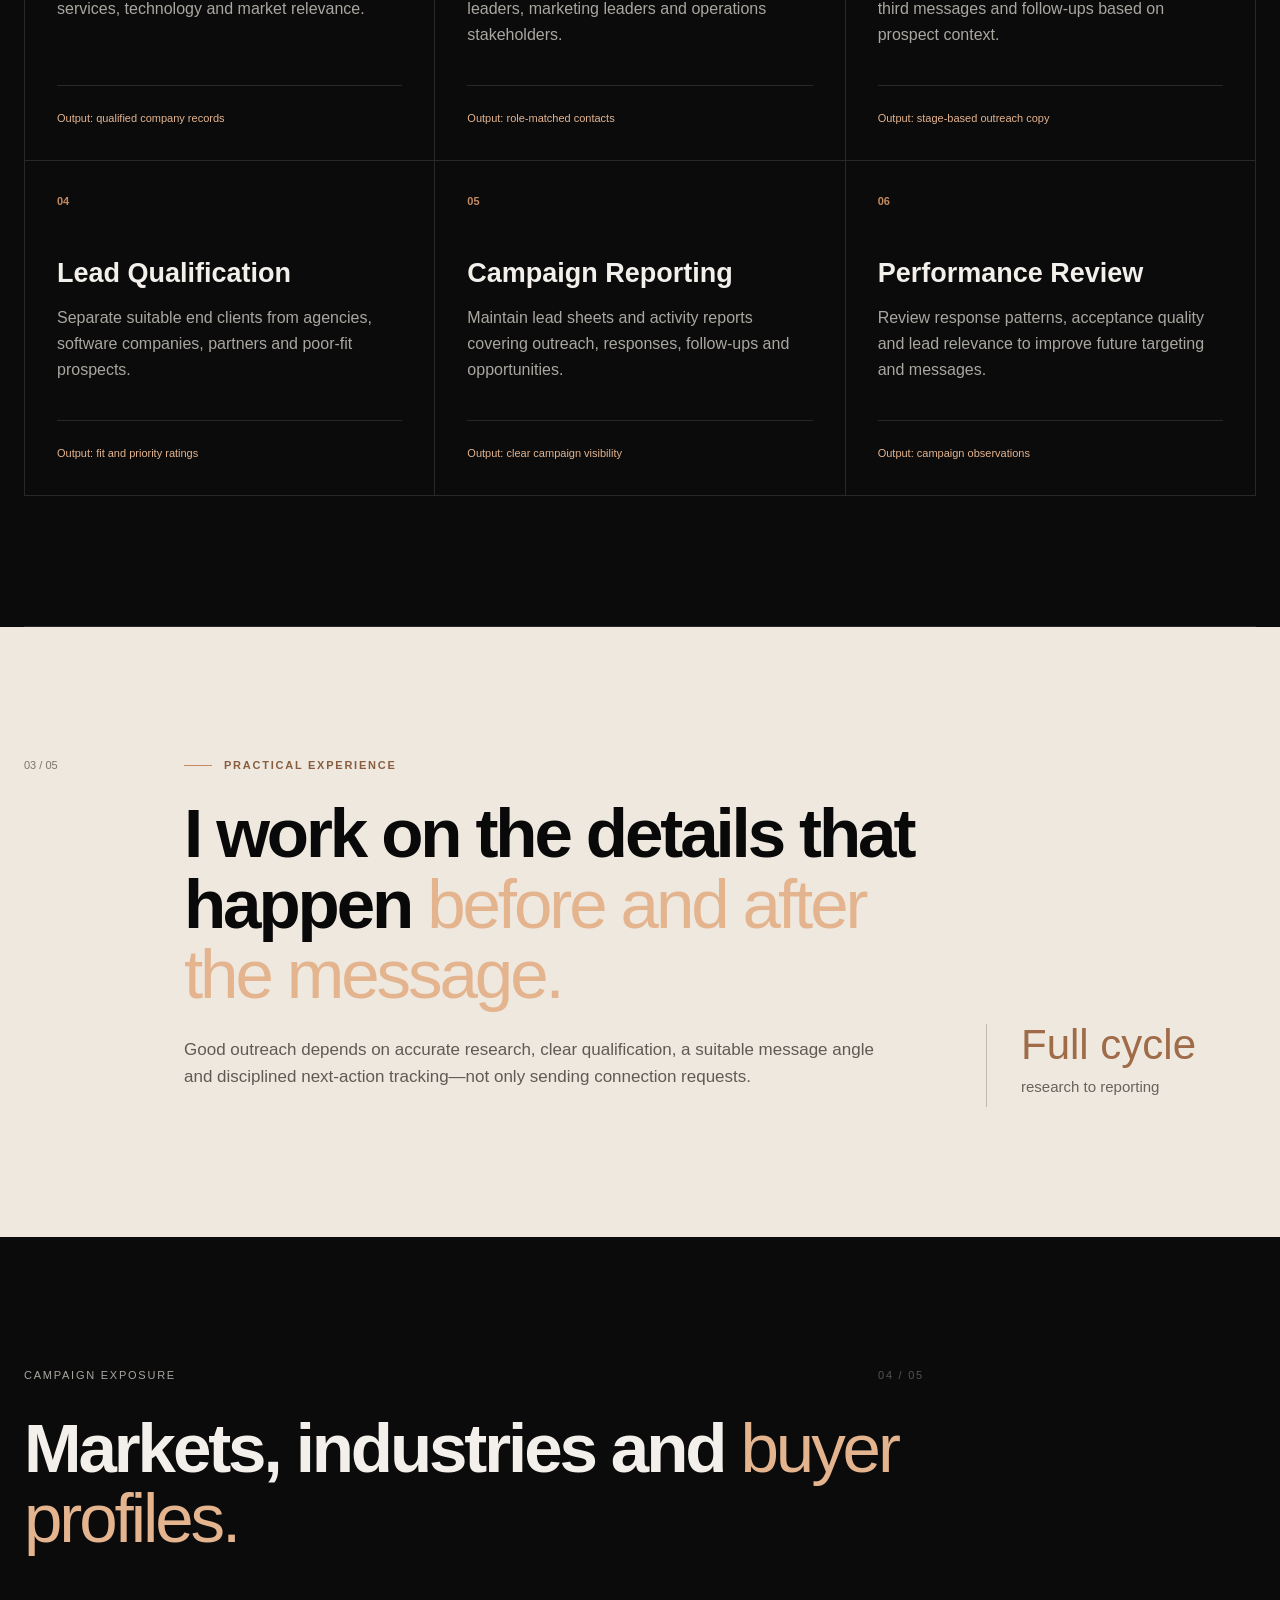
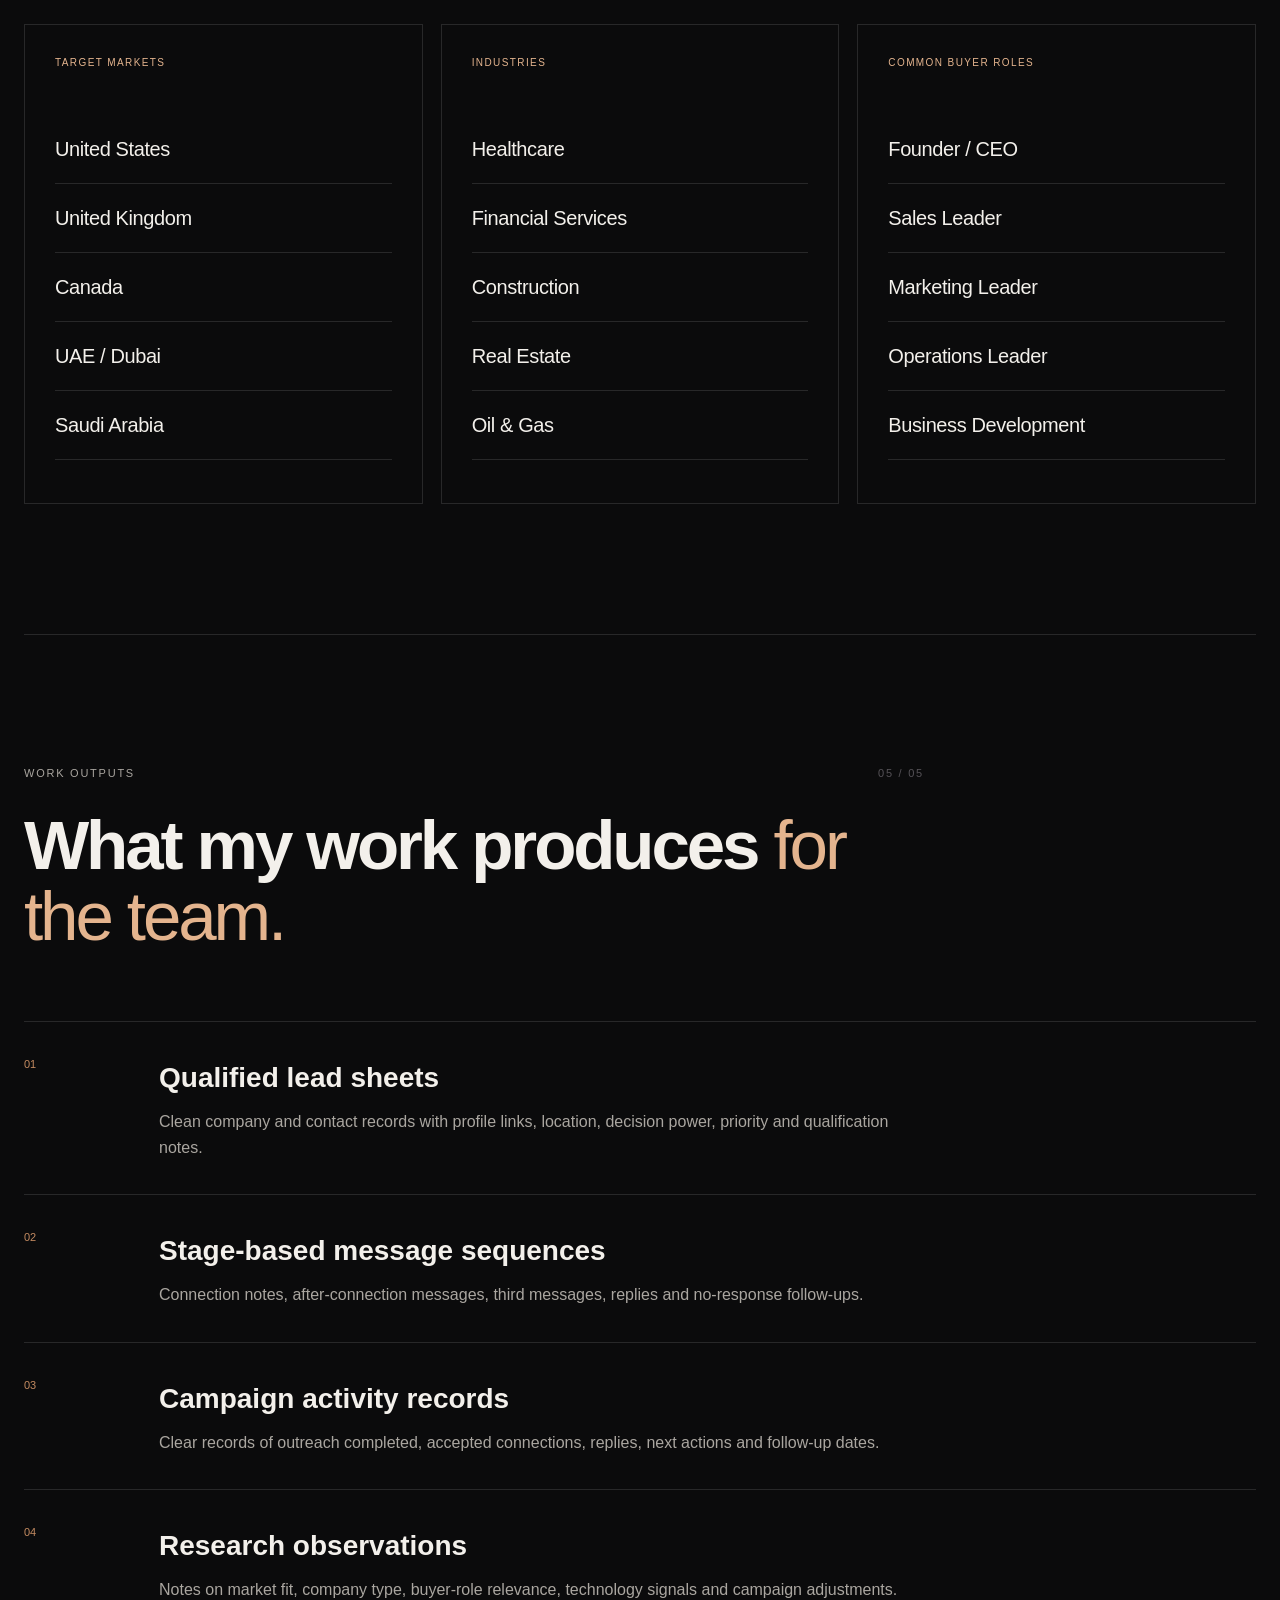
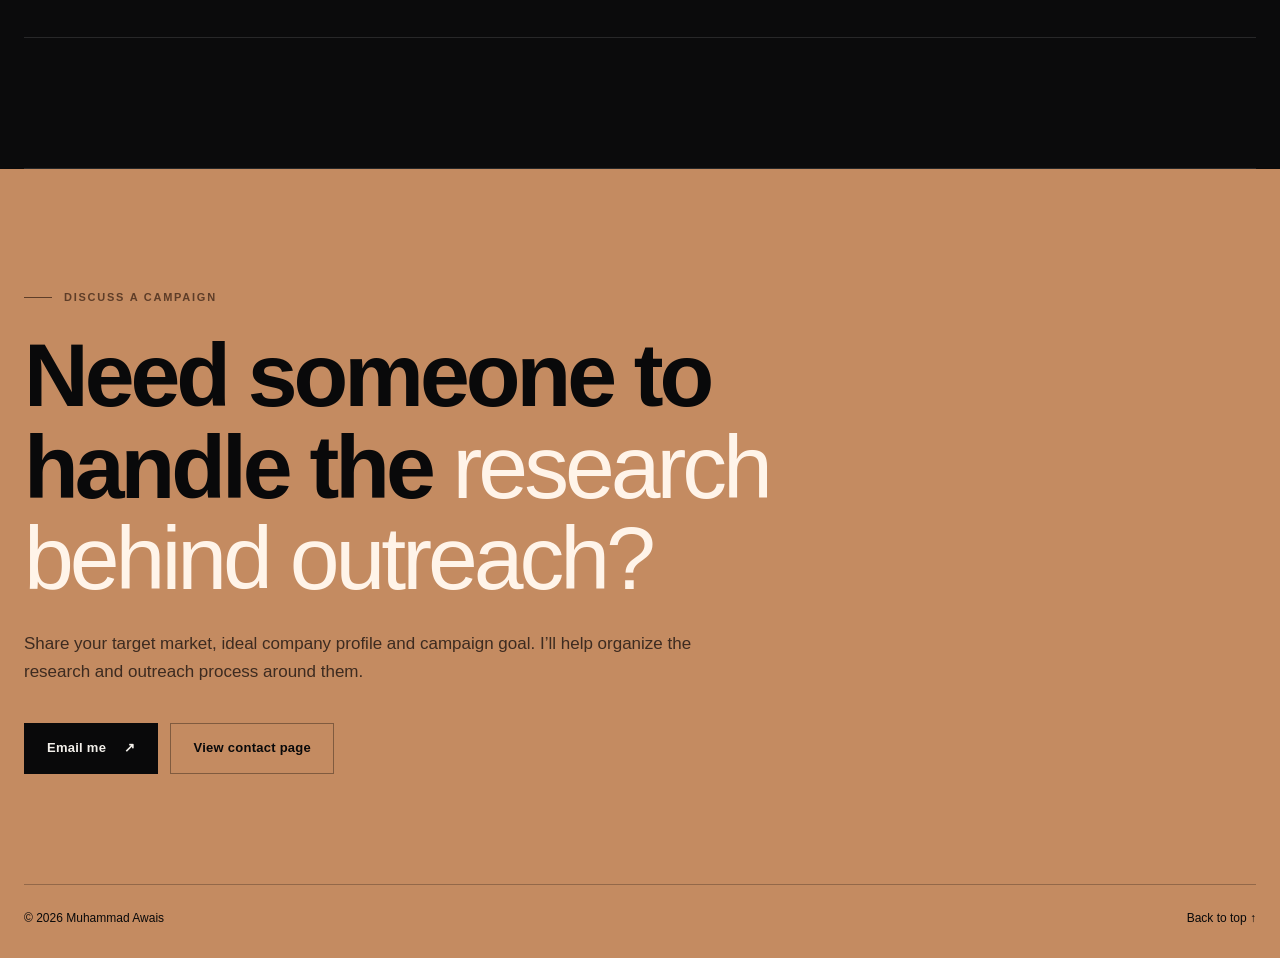
==== commit bbb44bcc: "Update experience.html" ====
--- a/experience.html
+++ b/experience.html
@@ -57,156 +57,50 @@
         <aside class="role-card reveal"><img src="https://media.licdn.com/dms/image/v2/D4E0BAQGov53XRKmCoQ/company-logo_200_200/B4EZu8HrIjIwAI-/0/1768387687729/nexzo_solutions_logo?e=2147483647&v=beta&t=lDEv51tp_sK8Mw52TfMmMSMlXM2vxMziGHE__bU7VTo" width="30%" height="30%"><p class="role-company">Nexzo Solutions</p><h3>Business Development Executive</h3><p class="role-subtitle">LinkedIn Outreach Specialist</p><div class="role-pills"><span>Current role</span><span>1+ year</span></div><hr><p class="role-label">Role objective</p><p>Create a consistent pipeline of qualified B2B conversations through research, targeted outreach and disciplined follow-up.</p></aside>
         <div class="role-narrative reveal reveal-delay-1"><p class="lead">My role connects research, communication and business development.</p><p>I begin by understanding the target market and ideal customer profile. I then research suitable companies, map relevant decision-makers, verify fit and prepare natural messages based on the prospect’s role and business context.</p><p>I also maintain organized campaign records so the team can review outreach activity, replies, next actions and qualified opportunities without losing context.</p><div class="experience-tags"><span>Prospect Research</span><span>Lead Qualification</span><span>LinkedIn Messaging</span><span>Follow-Up Planning</span><span>Campaign Reporting</span></div></div>
       </div>
-    </section>
-
-    <!-- Finasal Exp -->
-
-    <section class="section numbered-section" id="role">
-  <div class="section-heading reveal">
-    <p class="section-kicker">
-      Professional Experience <span>01 / 05</span>
-    </p>
-    <h2>
-      Business Development & <em>LinkedIn Outreach Experience.</em>
-    </h2>
-  </div>
-
-  <!-- NEXZO SOLUTIONS -->
-  <div class="experience-feature">
-
-    <aside class="role-card reveal">
-      <img 
-        src="https://media.licdn.com/dms/image/v2/D4E0BAQGov53XRKmCoQ/company-logo_200_200/B4EZu8HrIjIwAI-/0/1768387687729/nexzo_solutions_logo?e=2147483647&v=beta&t=lDEv51tp_sK8Mw52TfMmMSMlXM2vxMziGHE__bU7VTo"
-        width="30%" 
-        height="30%"
-        alt="Nexzo Solutions Logo"
-      >
-
-      <p class="role-company">Nexzo Solutions</p>
-
-      <h3>Business Development Executive</h3>
-
-      <p class="role-subtitle">
-        LinkedIn Outreach Specialist
-      </p>
-
-      <div class="role-pills">
-        <span>Current Role</span>
-        <span>May 2026 – Present</span>
-      </div>
-
-      <hr>
-
-      <p class="role-label">Role Objective</p>
-
-      <p>
-        Create a consistent pipeline of qualified B2B conversations
-        through research, targeted outreach and disciplined follow-up.
-      </p>
-    </aside>
-
-
-    <div class="role-narrative reveal reveal-delay-1">
-
-      <p class="lead">
-        My role connects research, communication and business development.
-      </p>
-
-      <p>
-        I begin by understanding the target market and ideal customer
-        profile. I then research suitable companies, map relevant
-        decision-makers, verify fit and prepare natural messages based
-        on the prospect’s role and business context.
-      </p>
-
-      <p>
-        I support B2B prospecting across multiple industries while
-        identifying opportunities for Zoho CRM, workflow automation,
-        Zoho Creator and business process improvement solutions.
-      </p>
-
-      <p>
-        I also maintain organized campaign records so the team can review
-        outreach activity, replies, next actions and qualified opportunities
-        without losing context.
-      </p>
-
-      <div class="experience-tags">
-        <span>Prospect Research</span>
-        <span>Lead Qualification</span>
-        <span>LinkedIn Messaging</span>
-        <span>Follow-Up Planning</span>
-        <span>Campaign Reporting</span>
-        <span>Zoho CRM</span>
-        <span>B2B Outreach</span>
-      </div>
-
-    </div>
-  </div>
-
-
   <!-- FINASAL -->
   <div class="experience-feature">
-
     <aside class="role-card reveal">
-
       <p class="role-company">FiNASAL</p>
-
       <h3>Business Development Executive</h3>
-
-      <p class="role-subtitle">
-        B2B Sales & Lead Generation
+      <p class="role-subtitle">B2B Sales & Lead Generation
       </p>
-
       <div class="role-pills">
         <span>Previous Role</span>
         <span>Nov 2025 – Apr 2026</span>
       </div>
-
       <hr>
-
       <p class="role-label">Role Objective</p>
-
       <p>
         Generate qualified B2B opportunities for Microsoft Dynamics 365,
         ERP, POS and RMS solutions across the UAE and wider GCC market.
       </p>
-
     </aside>
-
-
     <div class="role-narrative reveal reveal-delay-1">
-
       <p class="lead">
         At FiNASAL, I focused on targeted B2B prospecting and business
         development for enterprise technology solutions.
       </p>
-
       <p>
         I used LinkedIn Sales Navigator to identify, research and engage
         relevant decision-makers including CFOs, Finance Directors,
         IT leaders and other senior stakeholders across target companies.
       </p>
-
       <p>
         I built prospect lists using criteria such as industry, company
         size, job role, location and technology stack, helping prioritize
         organizations that were a strong fit for FiNASAL's offshore
         technology services.
       </p>
-
       <p>
         I created personalized LinkedIn messages, InMails and follow-up
         sequences using prospect profiles, company information and relevant
         business triggers to make outreach more contextual and effective.
       </p>
-
       <p>
         I also worked with technical teams to ensure prospect requirements
         were understood correctly before moving qualified opportunities
         toward discovery calls, demos and further sales discussions.
       </p>
-
       <div class="experience-tags">
         <span>LinkedIn Sales Navigator</span>
         <span>B2B Lead Generation</span>
@@ -219,10 +113,8 @@
         <span>UAE Market</span>
         <span>GCC Market</span>
       </div>
-
     </div>
   </div>
-
 </section>
 
     
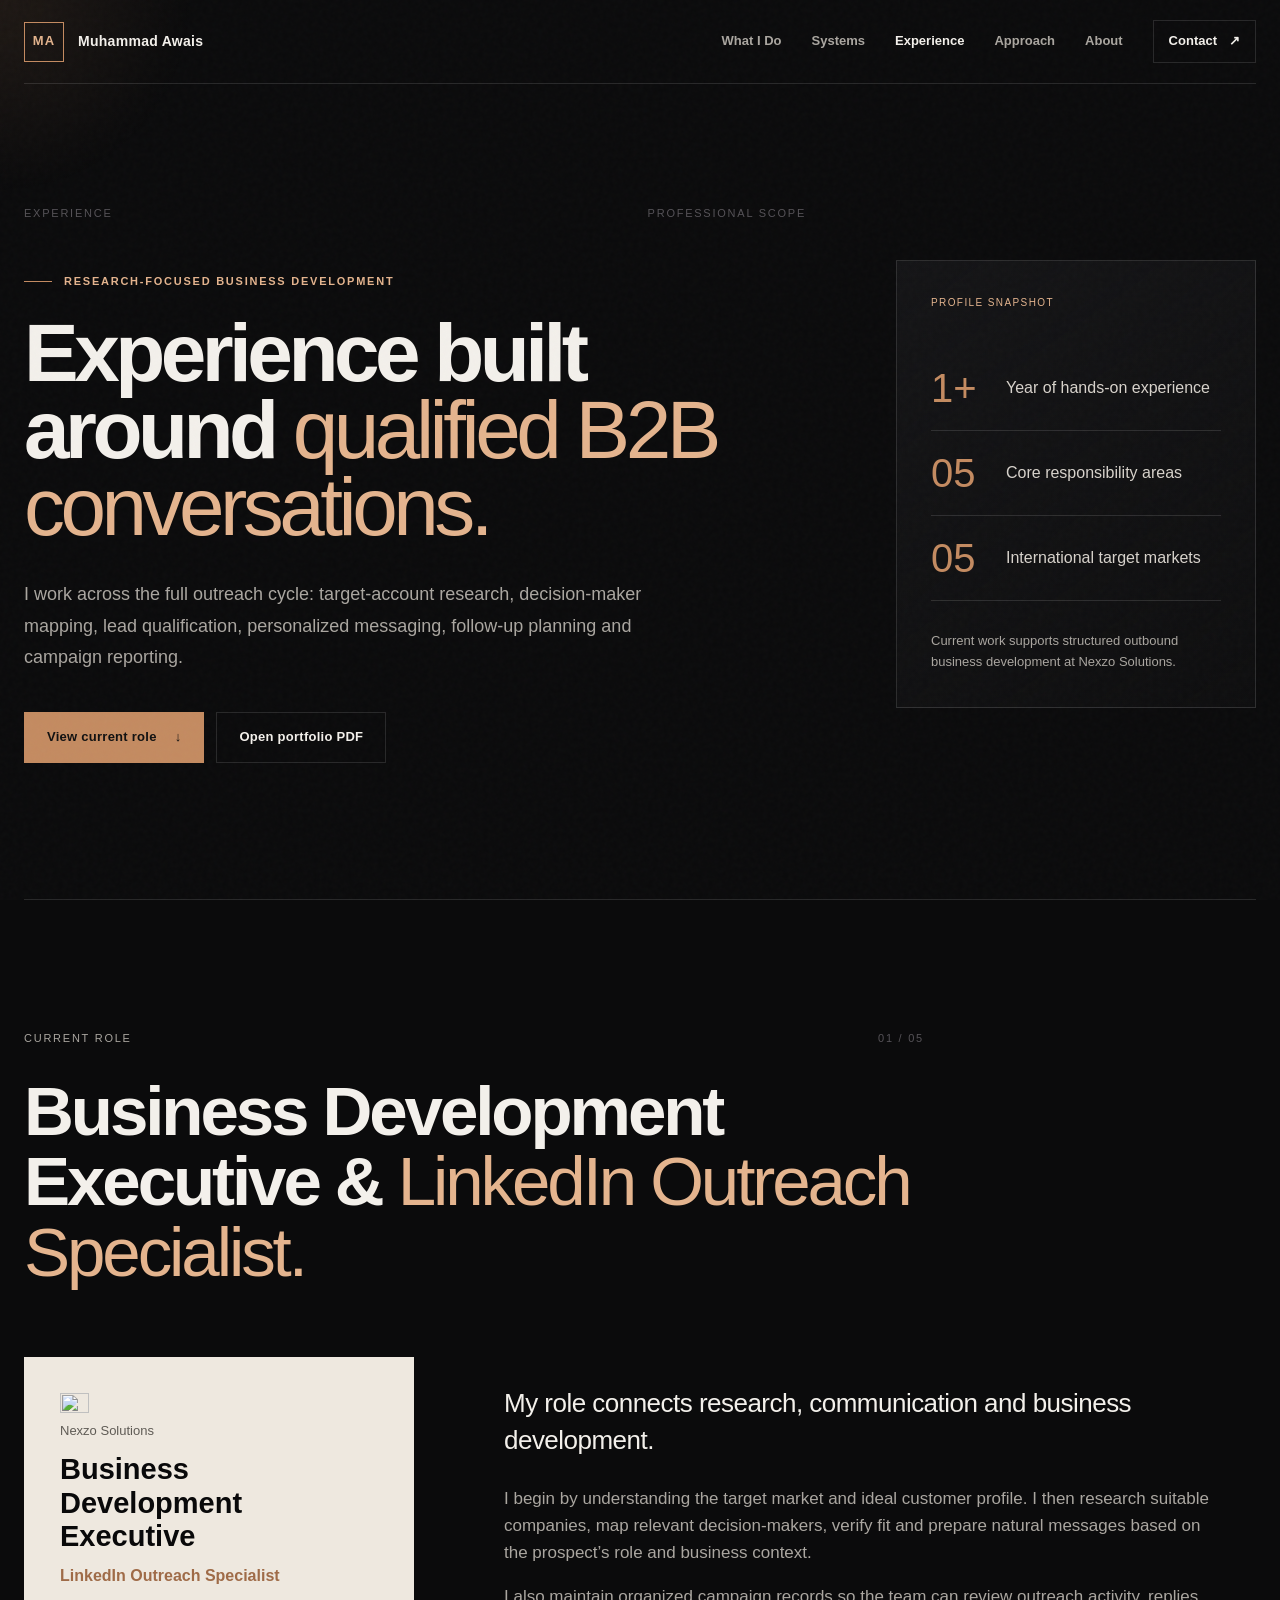
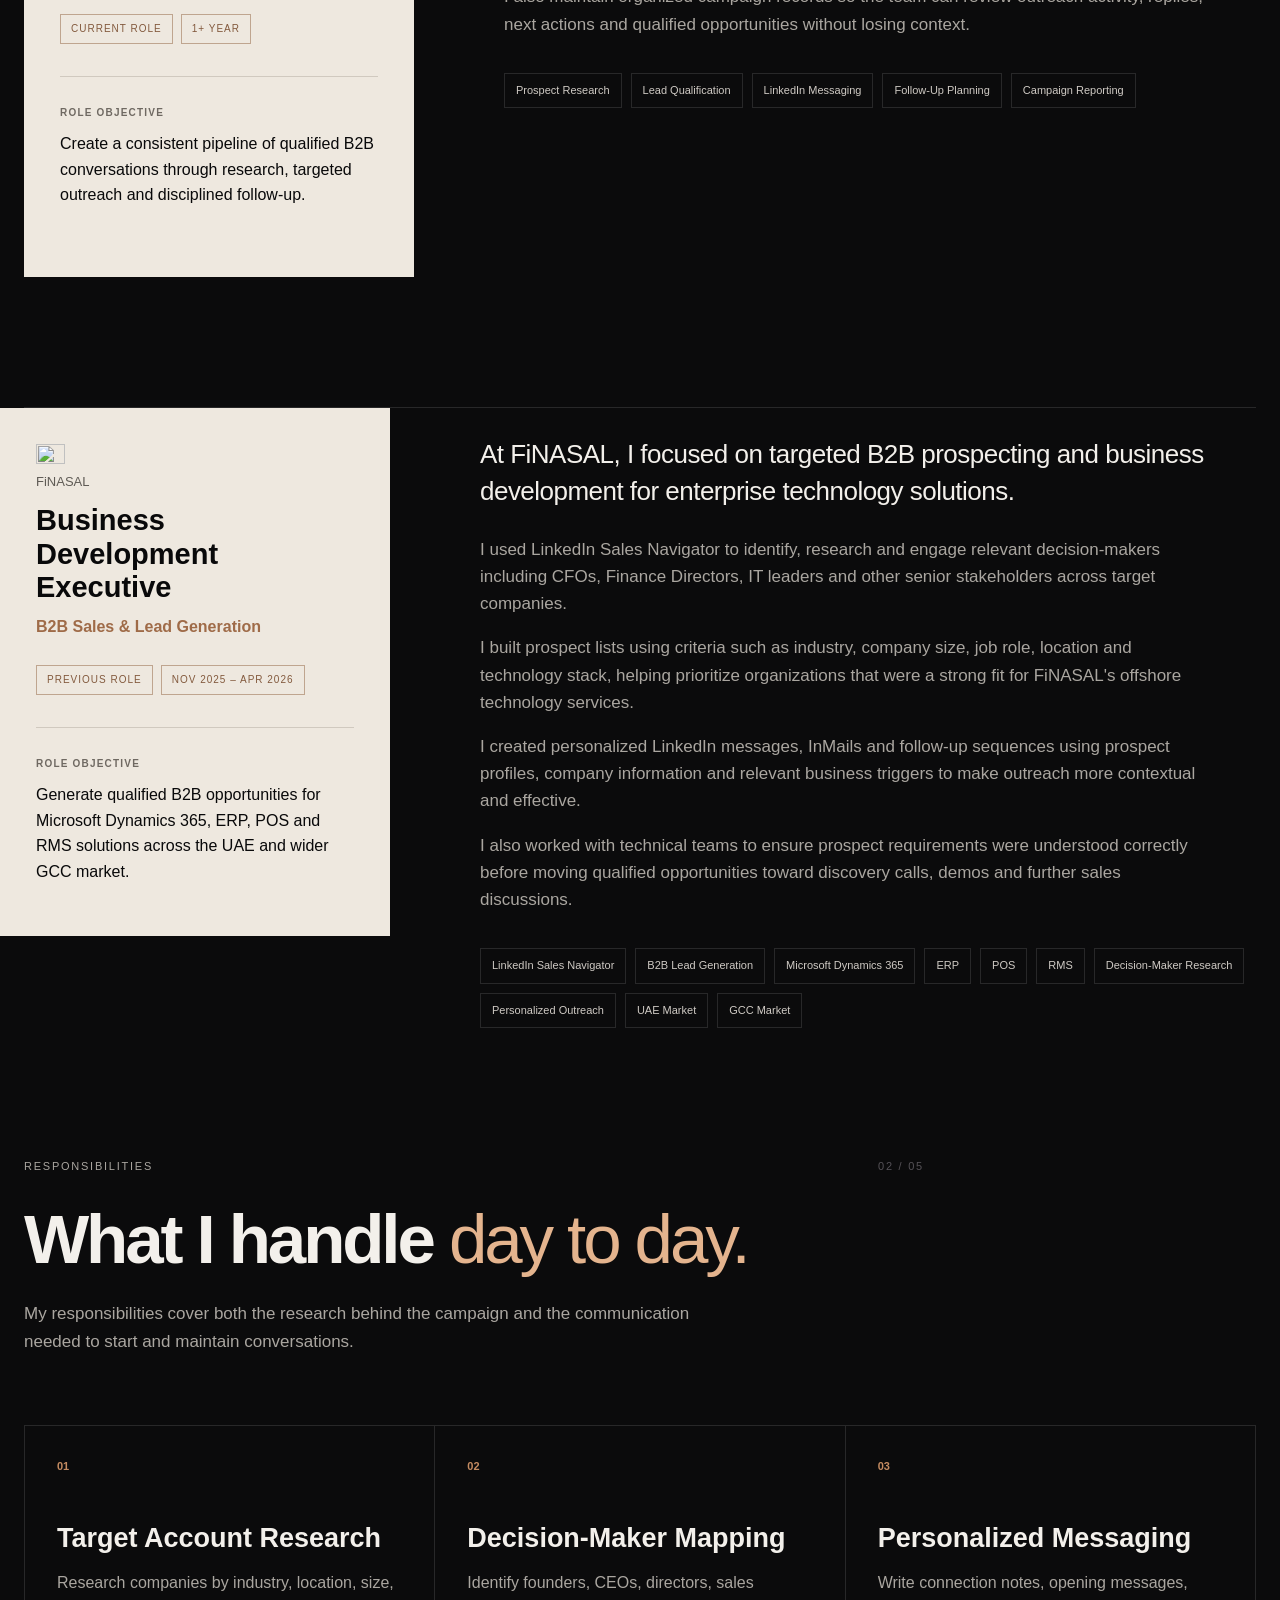
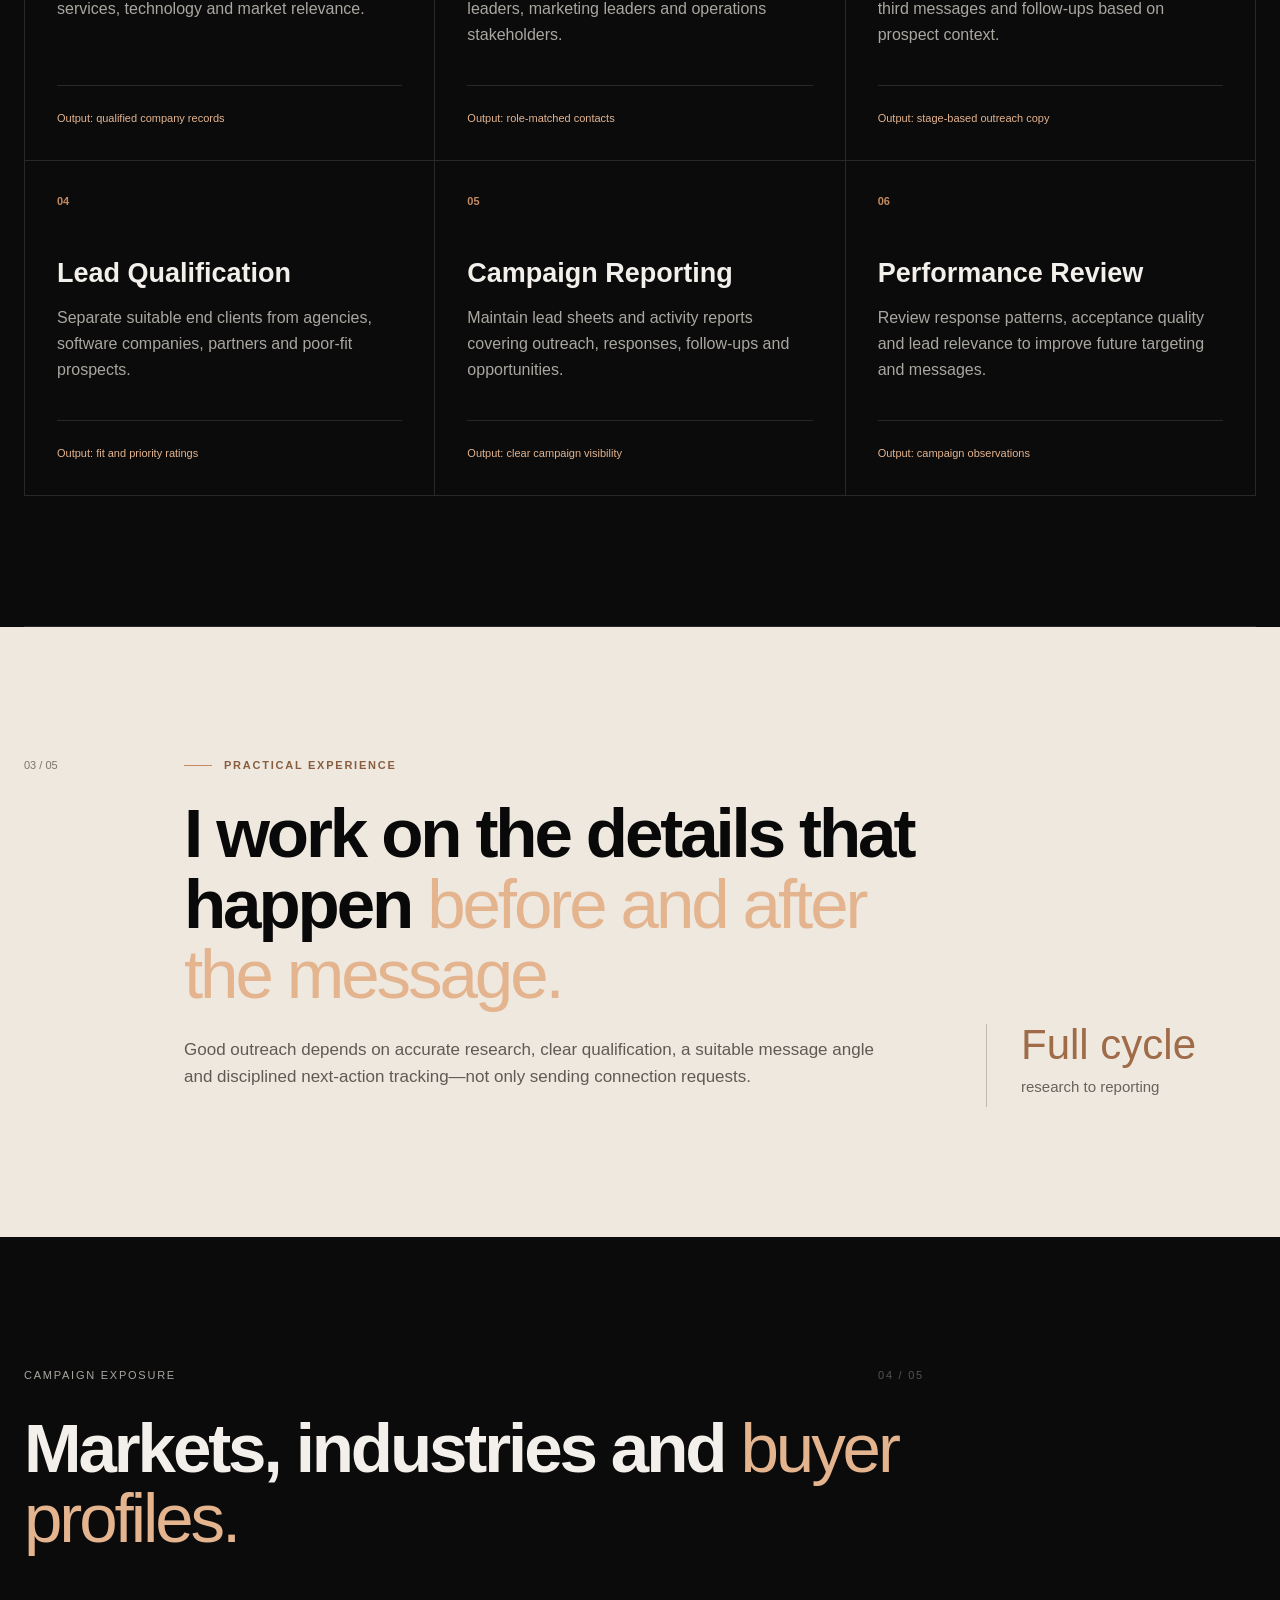
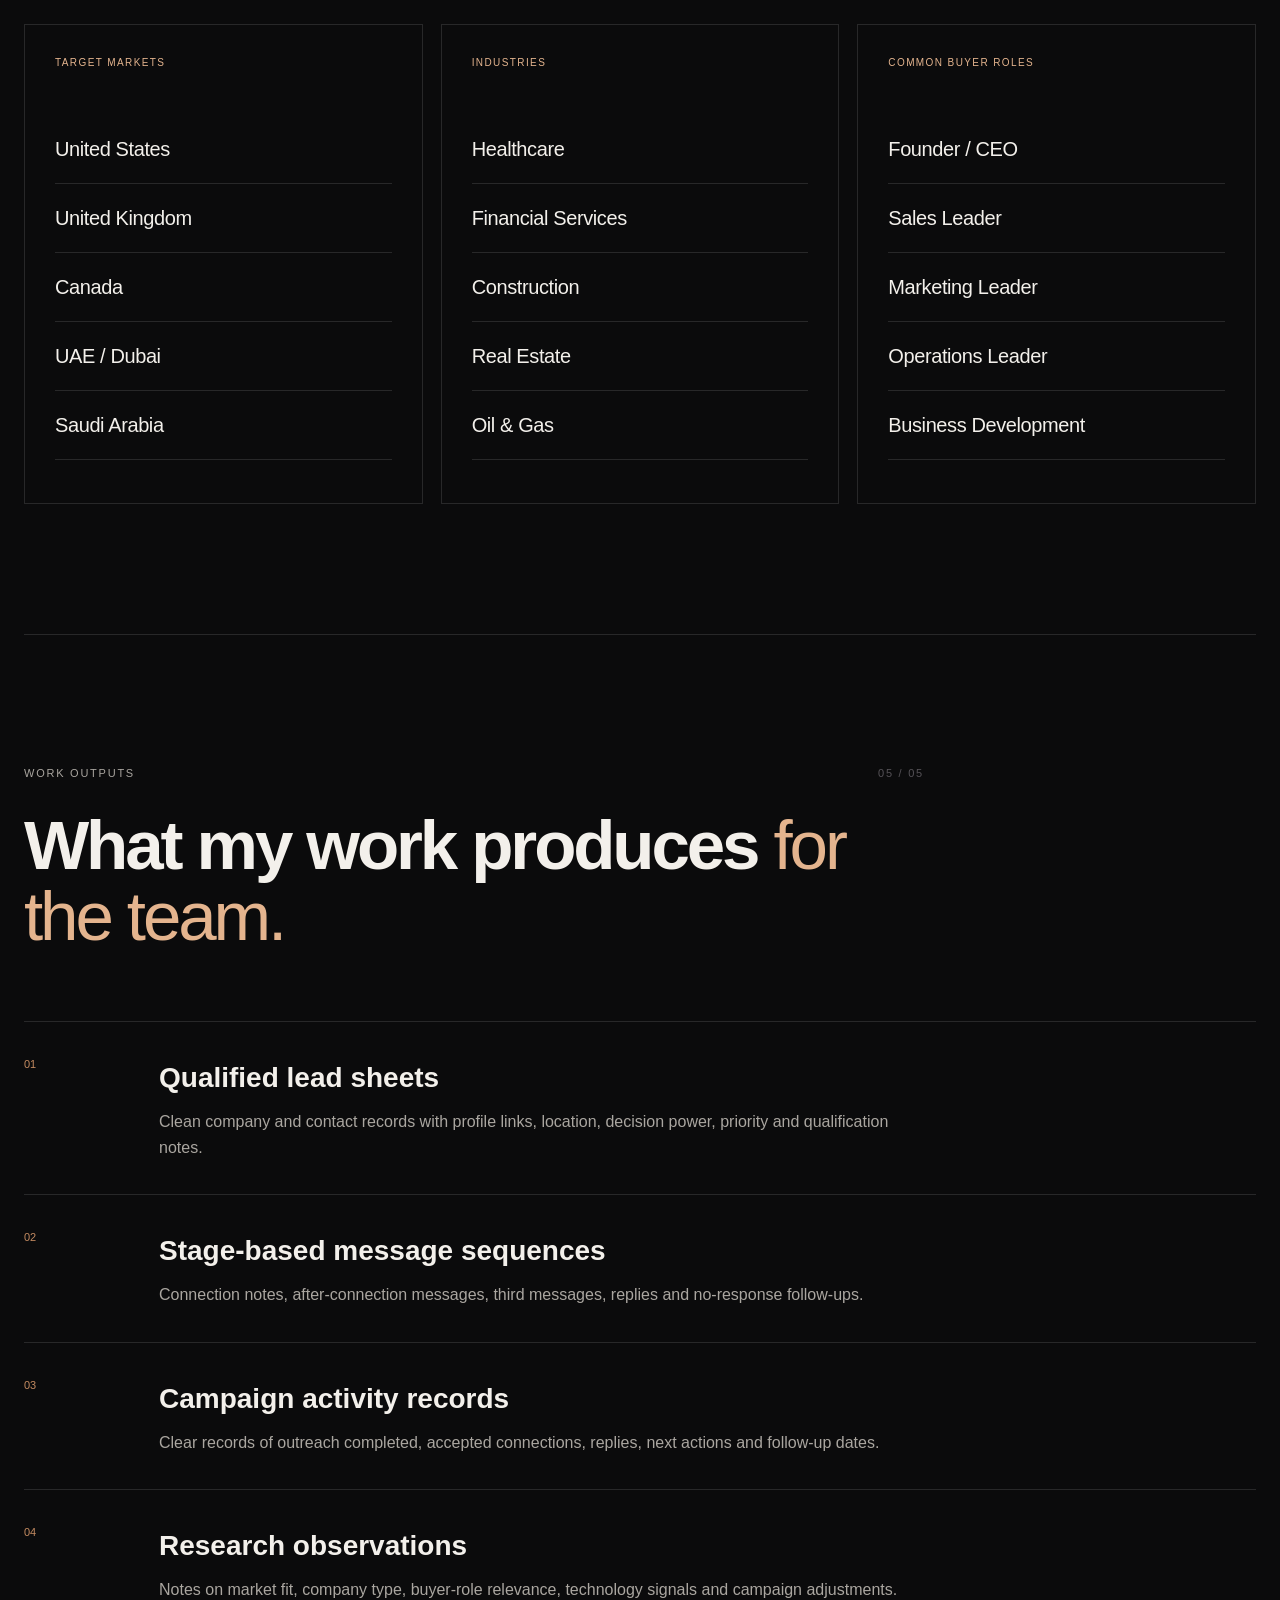
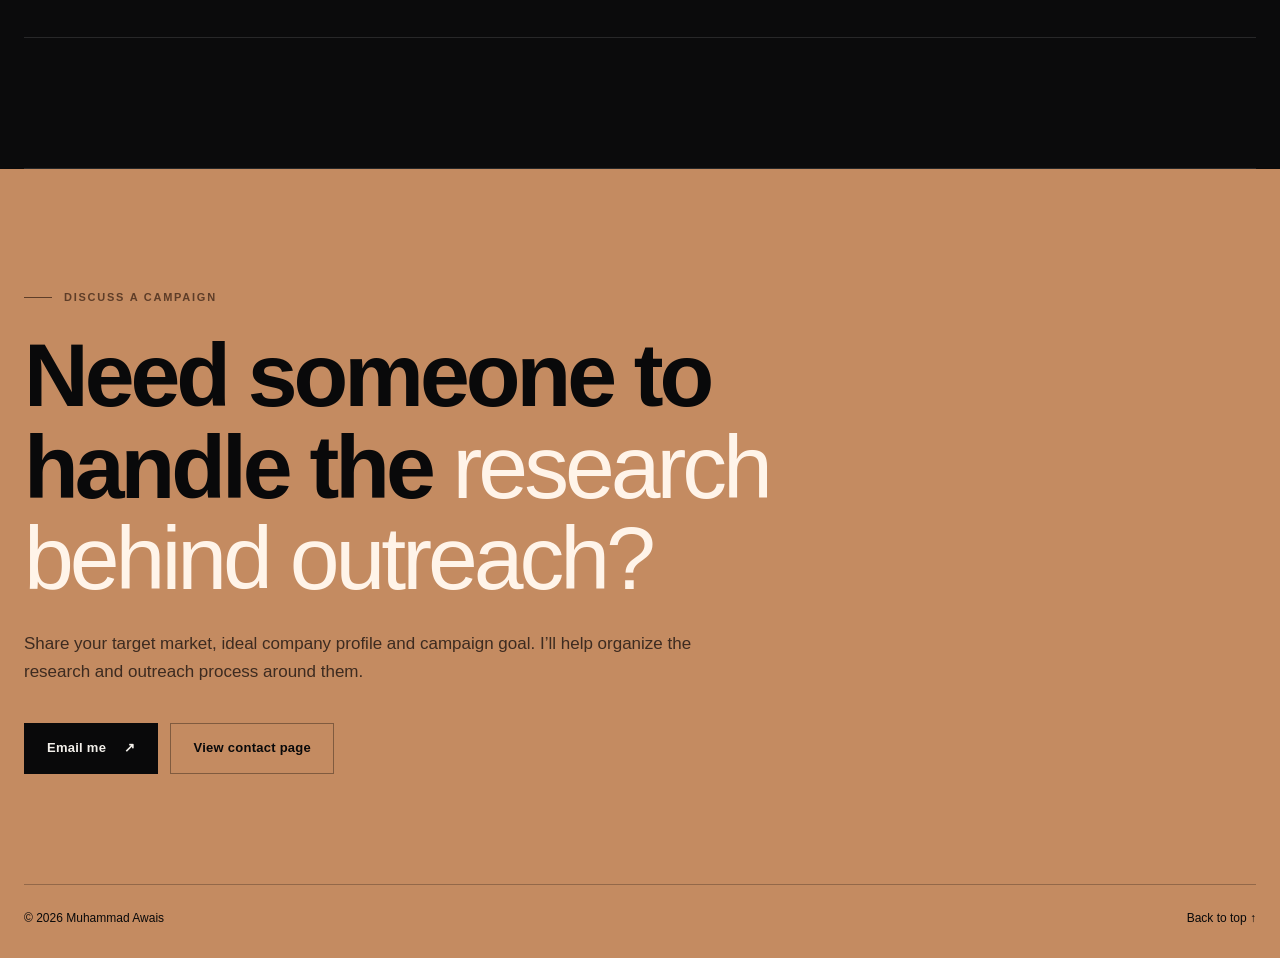
==== commit f03f79f6: "Update experience.html" ====
--- a/experience.html
+++ b/experience.html
@@ -57,9 +57,12 @@
         <aside class="role-card reveal"><img src="https://media.licdn.com/dms/image/v2/D4E0BAQGov53XRKmCoQ/company-logo_200_200/B4EZu8HrIjIwAI-/0/1768387687729/nexzo_solutions_logo?e=2147483647&v=beta&t=lDEv51tp_sK8Mw52TfMmMSMlXM2vxMziGHE__bU7VTo" width="30%" height="30%"><p class="role-company">Nexzo Solutions</p><h3>Business Development Executive</h3><p class="role-subtitle">LinkedIn Outreach Specialist</p><div class="role-pills"><span>Current role</span><span>1+ year</span></div><hr><p class="role-label">Role objective</p><p>Create a consistent pipeline of qualified B2B conversations through research, targeted outreach and disciplined follow-up.</p></aside>
         <div class="role-narrative reveal reveal-delay-1"><p class="lead">My role connects research, communication and business development.</p><p>I begin by understanding the target market and ideal customer profile. I then research suitable companies, map relevant decision-makers, verify fit and prepare natural messages based on the prospect’s role and business context.</p><p>I also maintain organized campaign records so the team can review outreach activity, replies, next actions and qualified opportunities without losing context.</p><div class="experience-tags"><span>Prospect Research</span><span>Lead Qualification</span><span>LinkedIn Messaging</span><span>Follow-Up Planning</span><span>Campaign Reporting</span></div></div>
       </div>
+      </section>
   <!-- FINASAL -->
+    <section>
   <div class="experience-feature">
     <aside class="role-card reveal">
+      <img width="30%" height="30%" src="https://media.licdn.com/dms/image/v2/D4D0BAQEL4VnsasgKfg/company-logo_200_200/B4DZdzqCVIG8AI-/0/1749992089535/finasal_logo?e=2147483647&v=beta&t=qAQ_yRXG450w15--qOZeMT6rSX94cwmZlTHviI1kZyI">
       <p class="role-company">FiNASAL</p>
       <h3>Business Development Executive</h3>
       <p class="role-subtitle">B2B Sales & Lead Generation
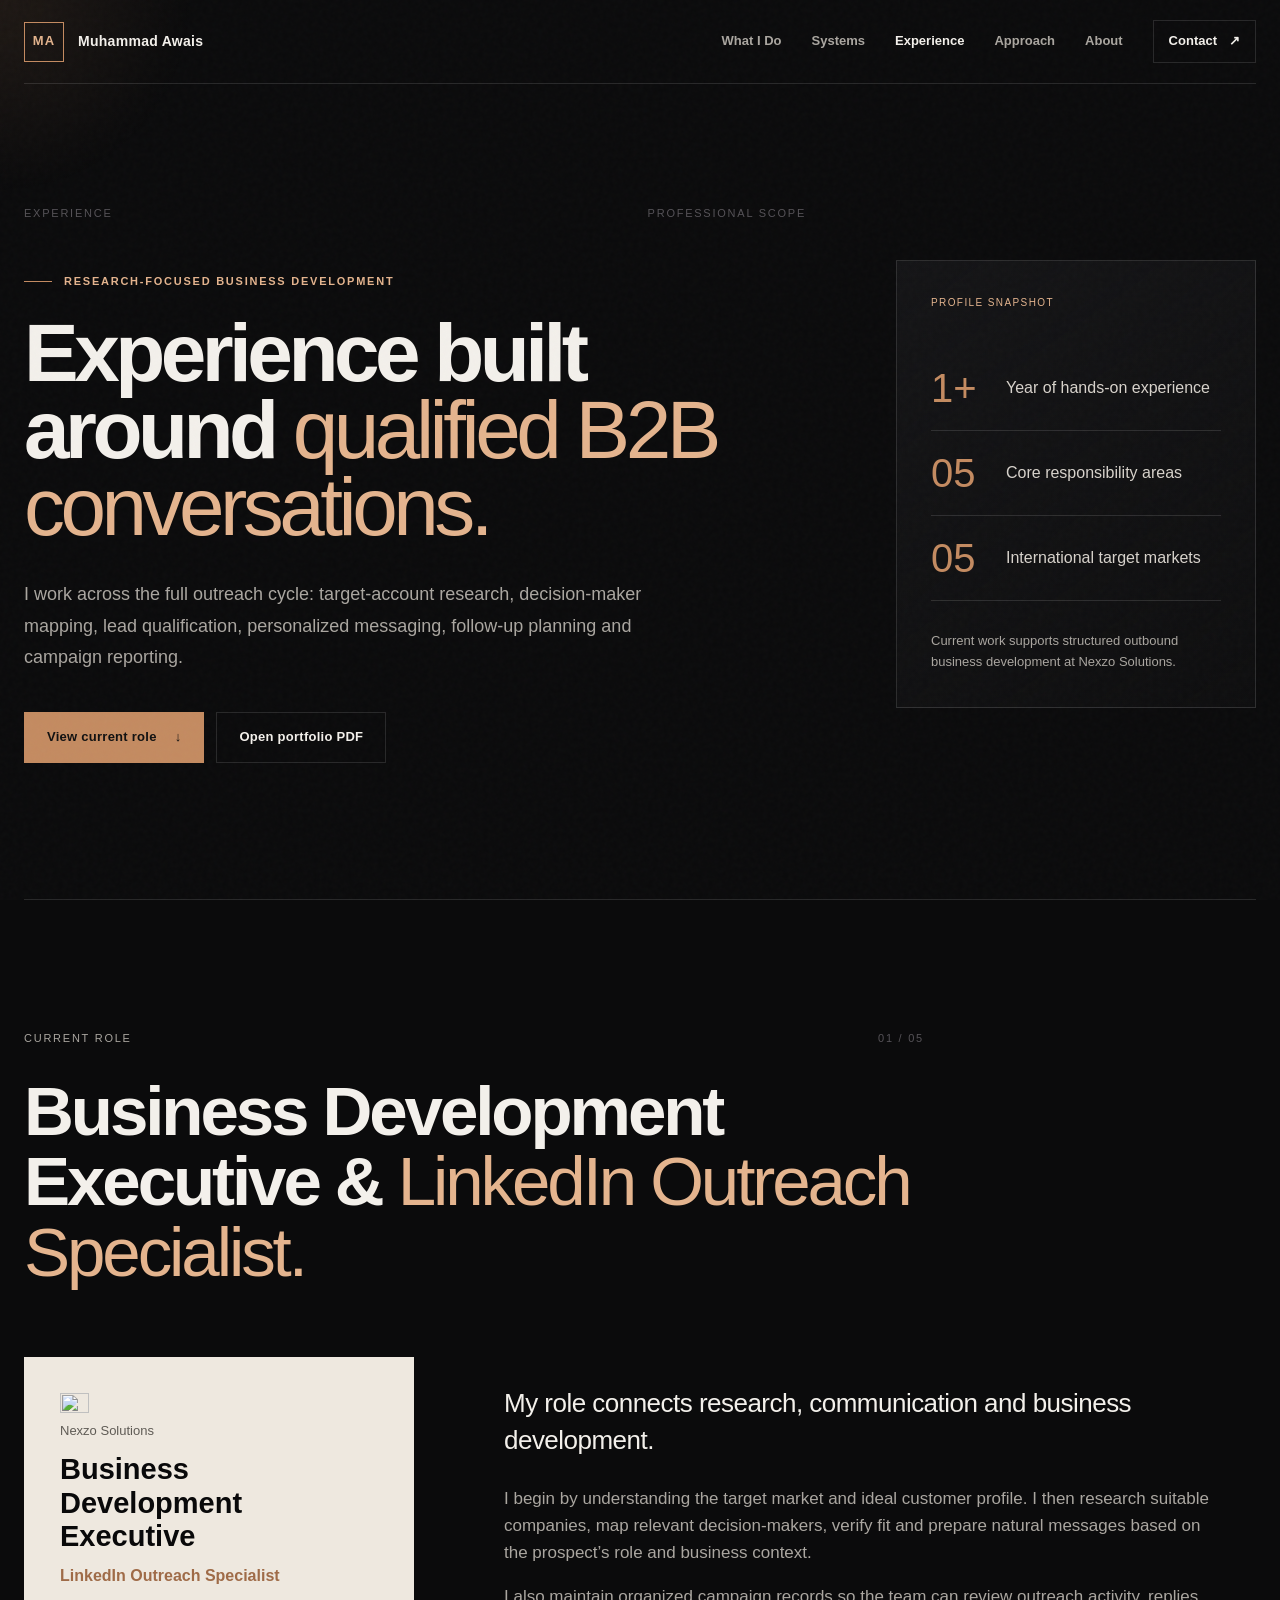
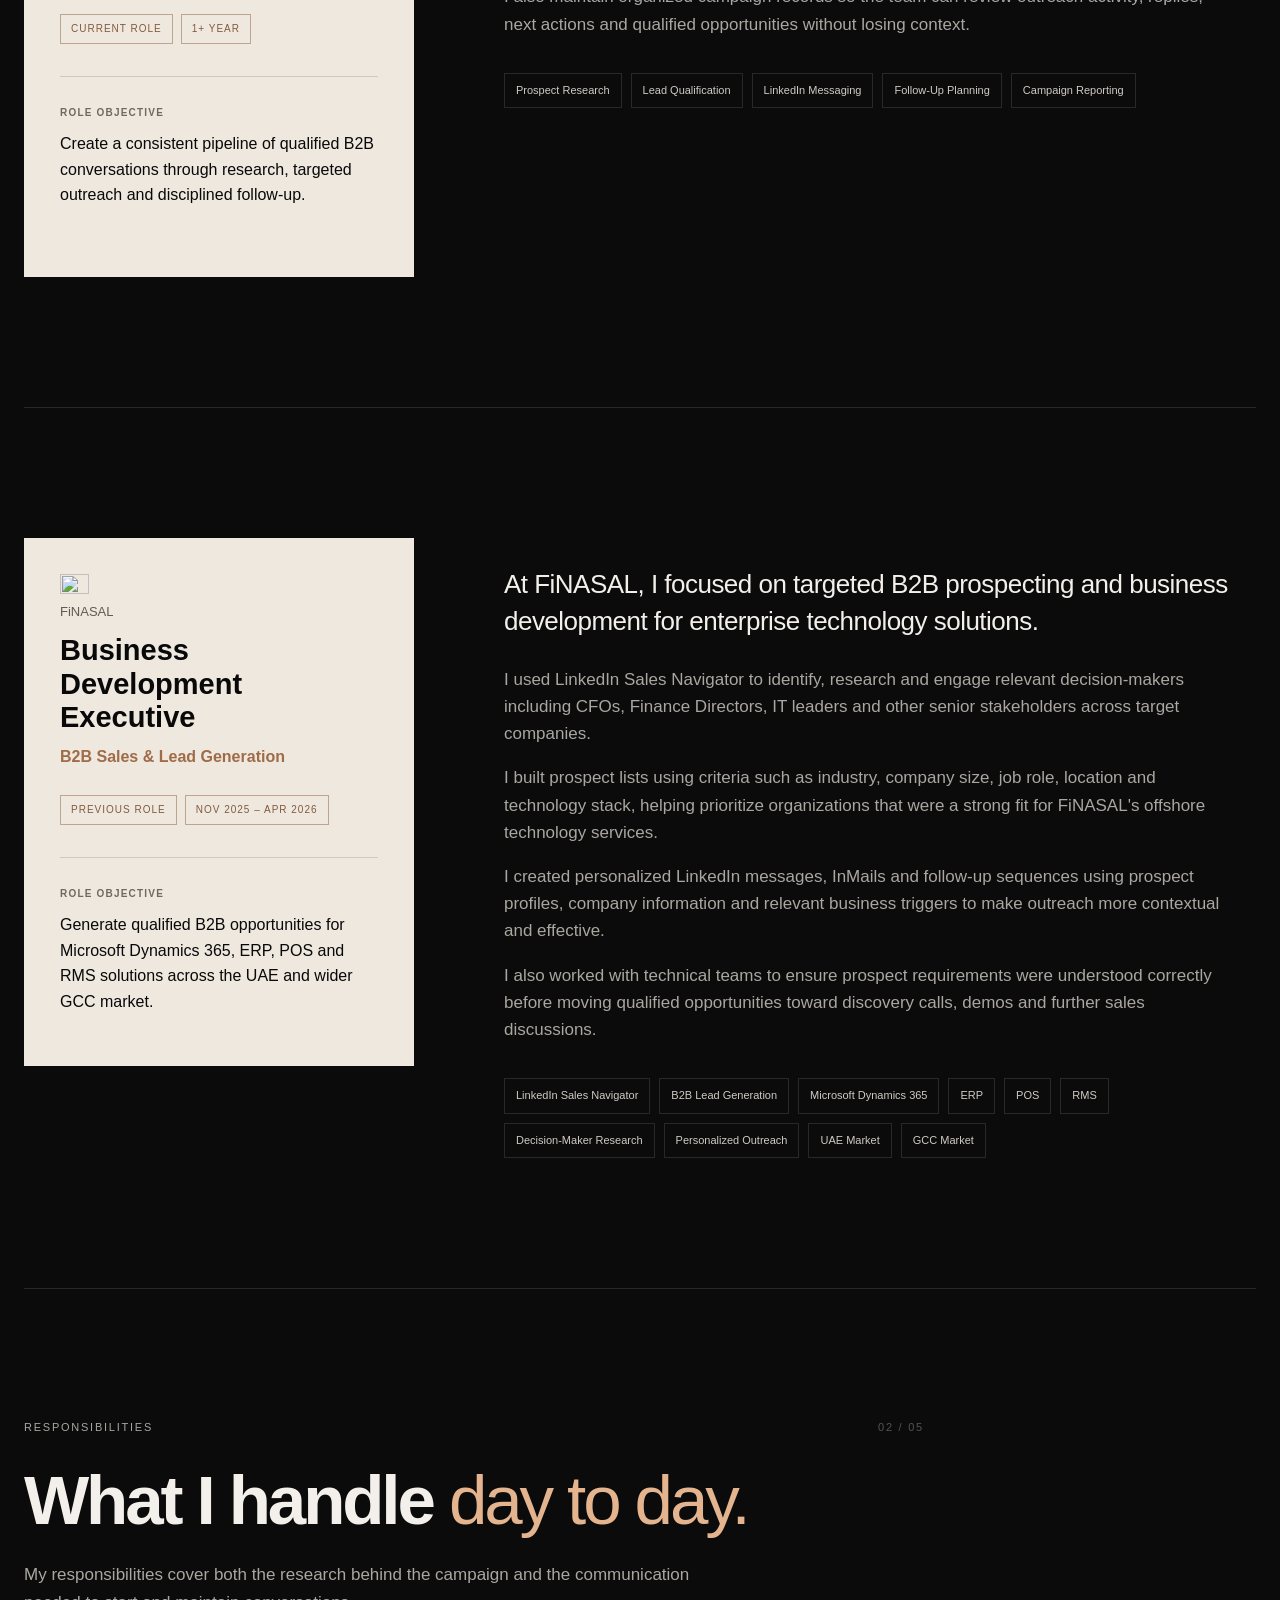
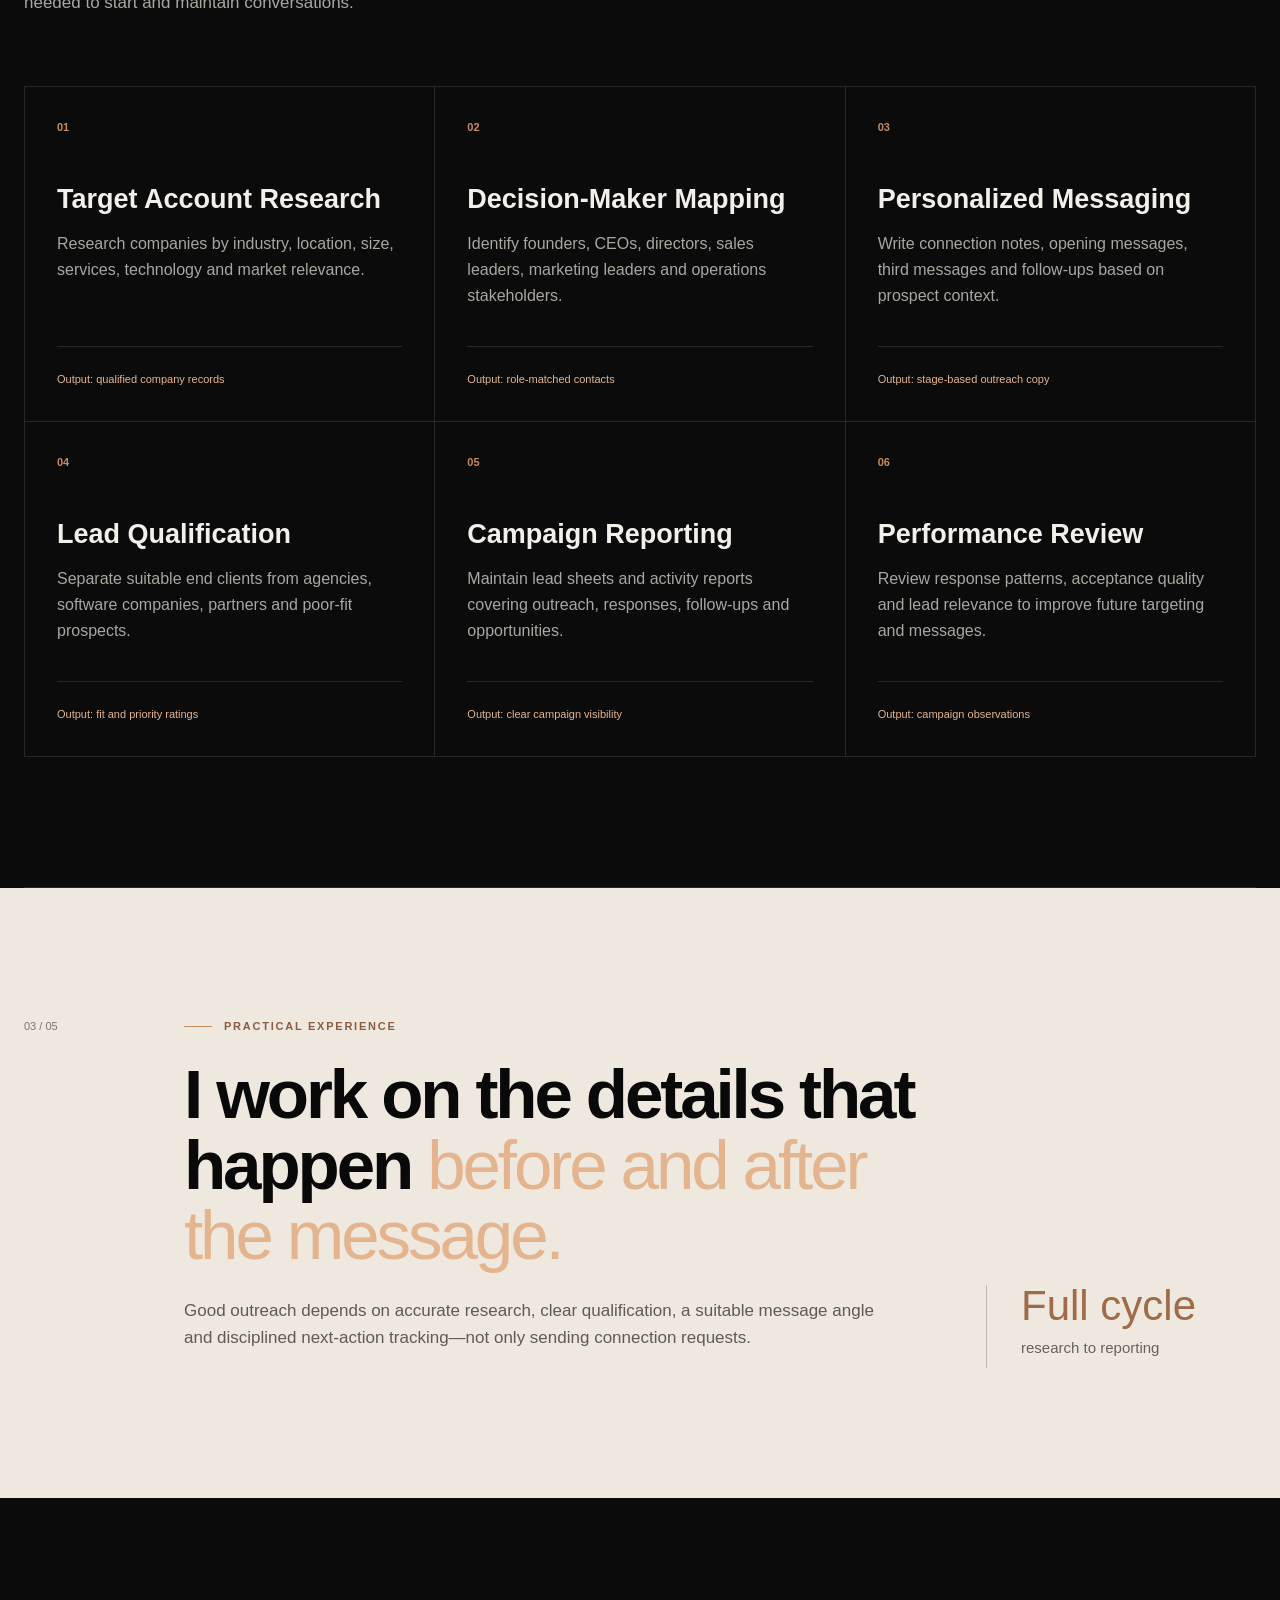
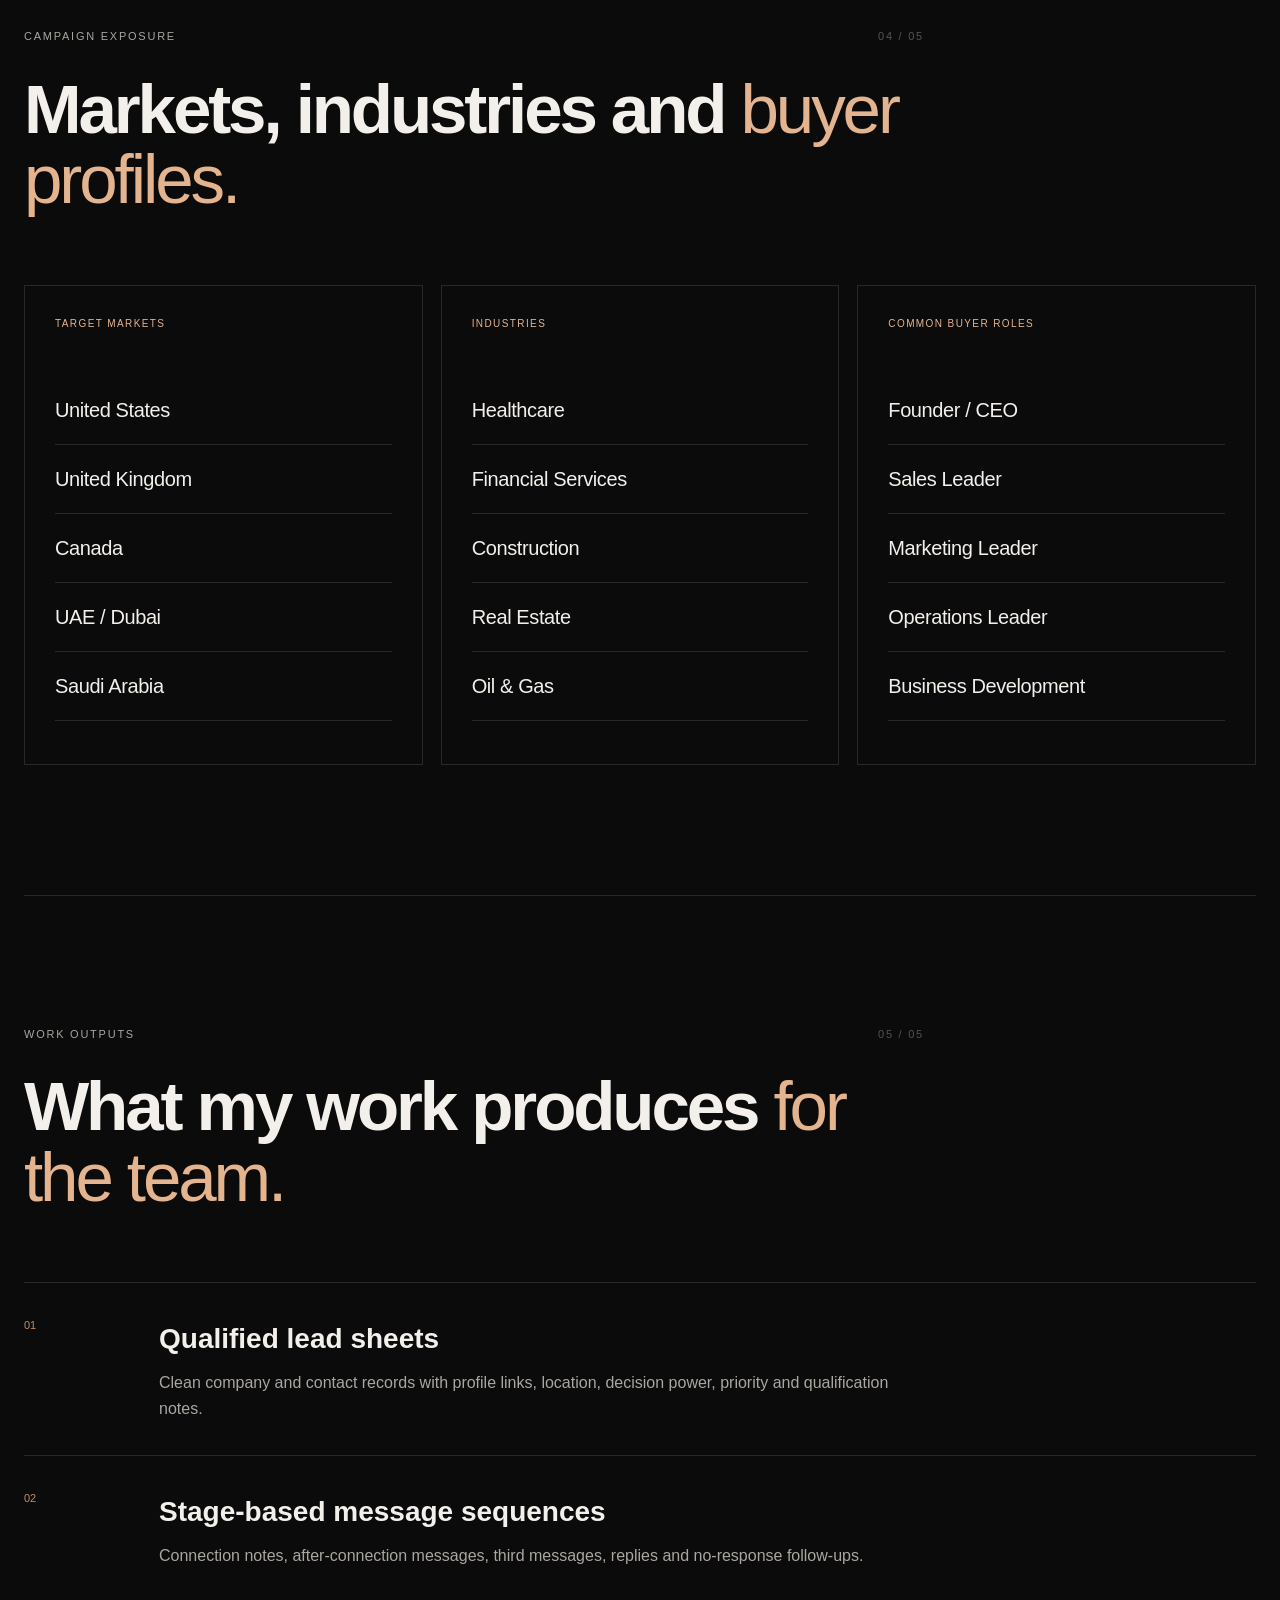
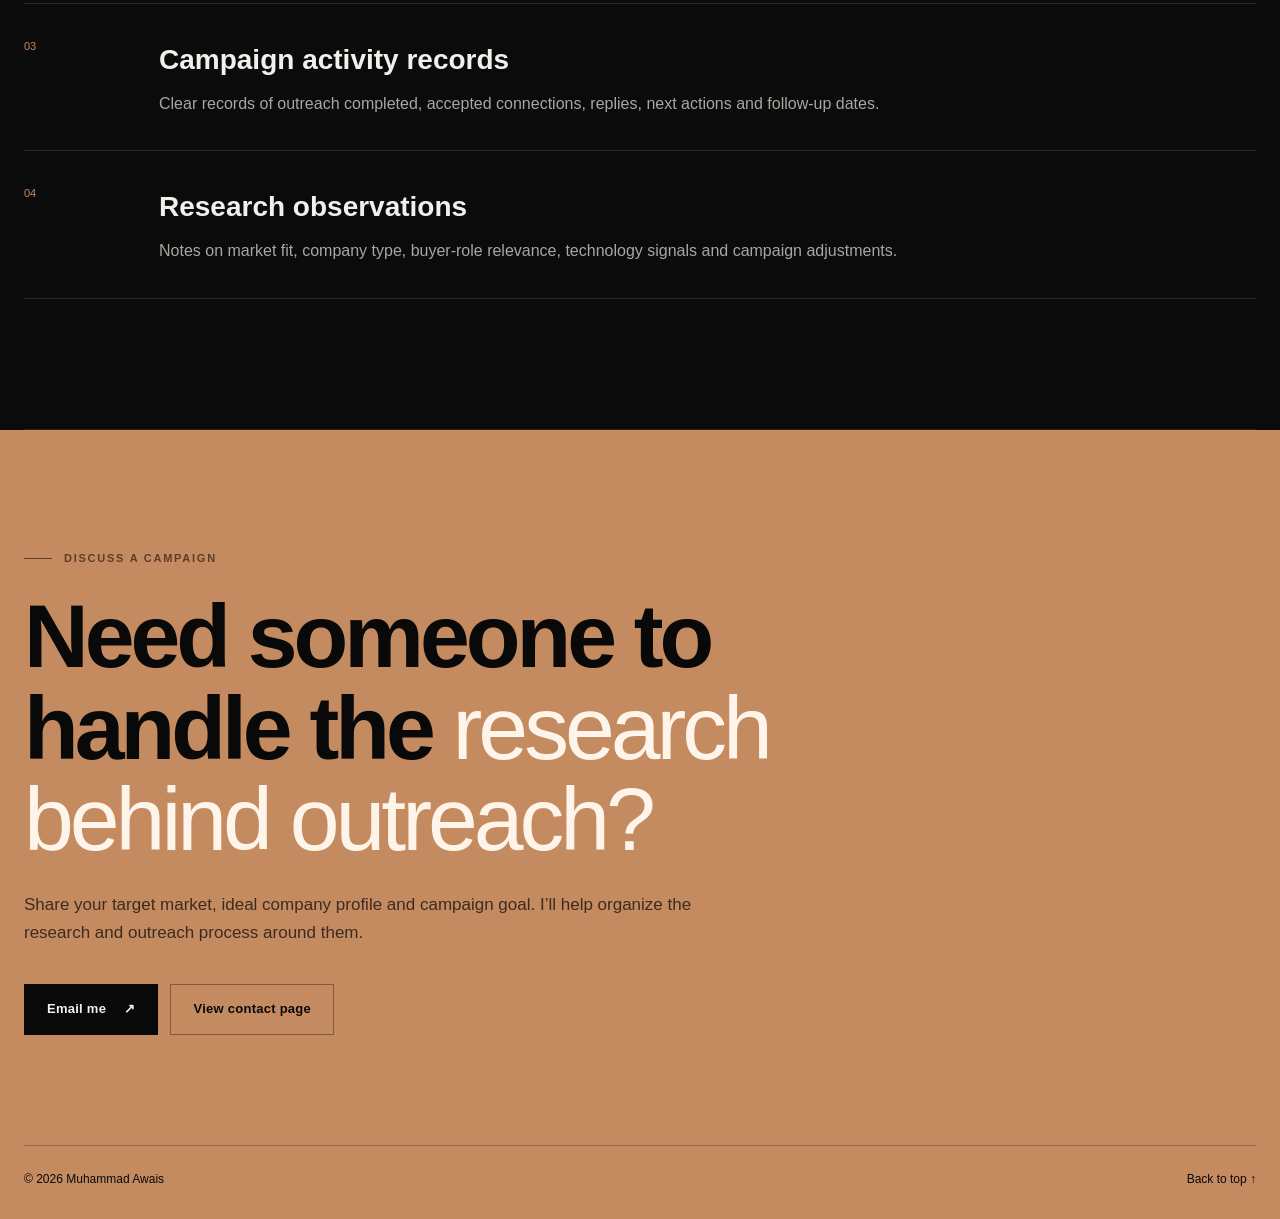
==== commit 6b8b3631: "Update experience.html" ====
--- a/experience.html
+++ b/experience.html
@@ -59,7 +59,7 @@
       </div>
       </section>
   <!-- FINASAL -->
-    <section>
+    <section class="section numbered-section" id="role">
   <div class="experience-feature">
     <aside class="role-card reveal">
       <img width="30%" height="30%" src="https://media.licdn.com/dms/image/v2/D4D0BAQEL4VnsasgKfg/company-logo_200_200/B4DZdzqCVIG8AI-/0/1749992089535/finasal_logo?e=2147483647&v=beta&t=qAQ_yRXG450w15--qOZeMT6rSX94cwmZlTHviI1kZyI">
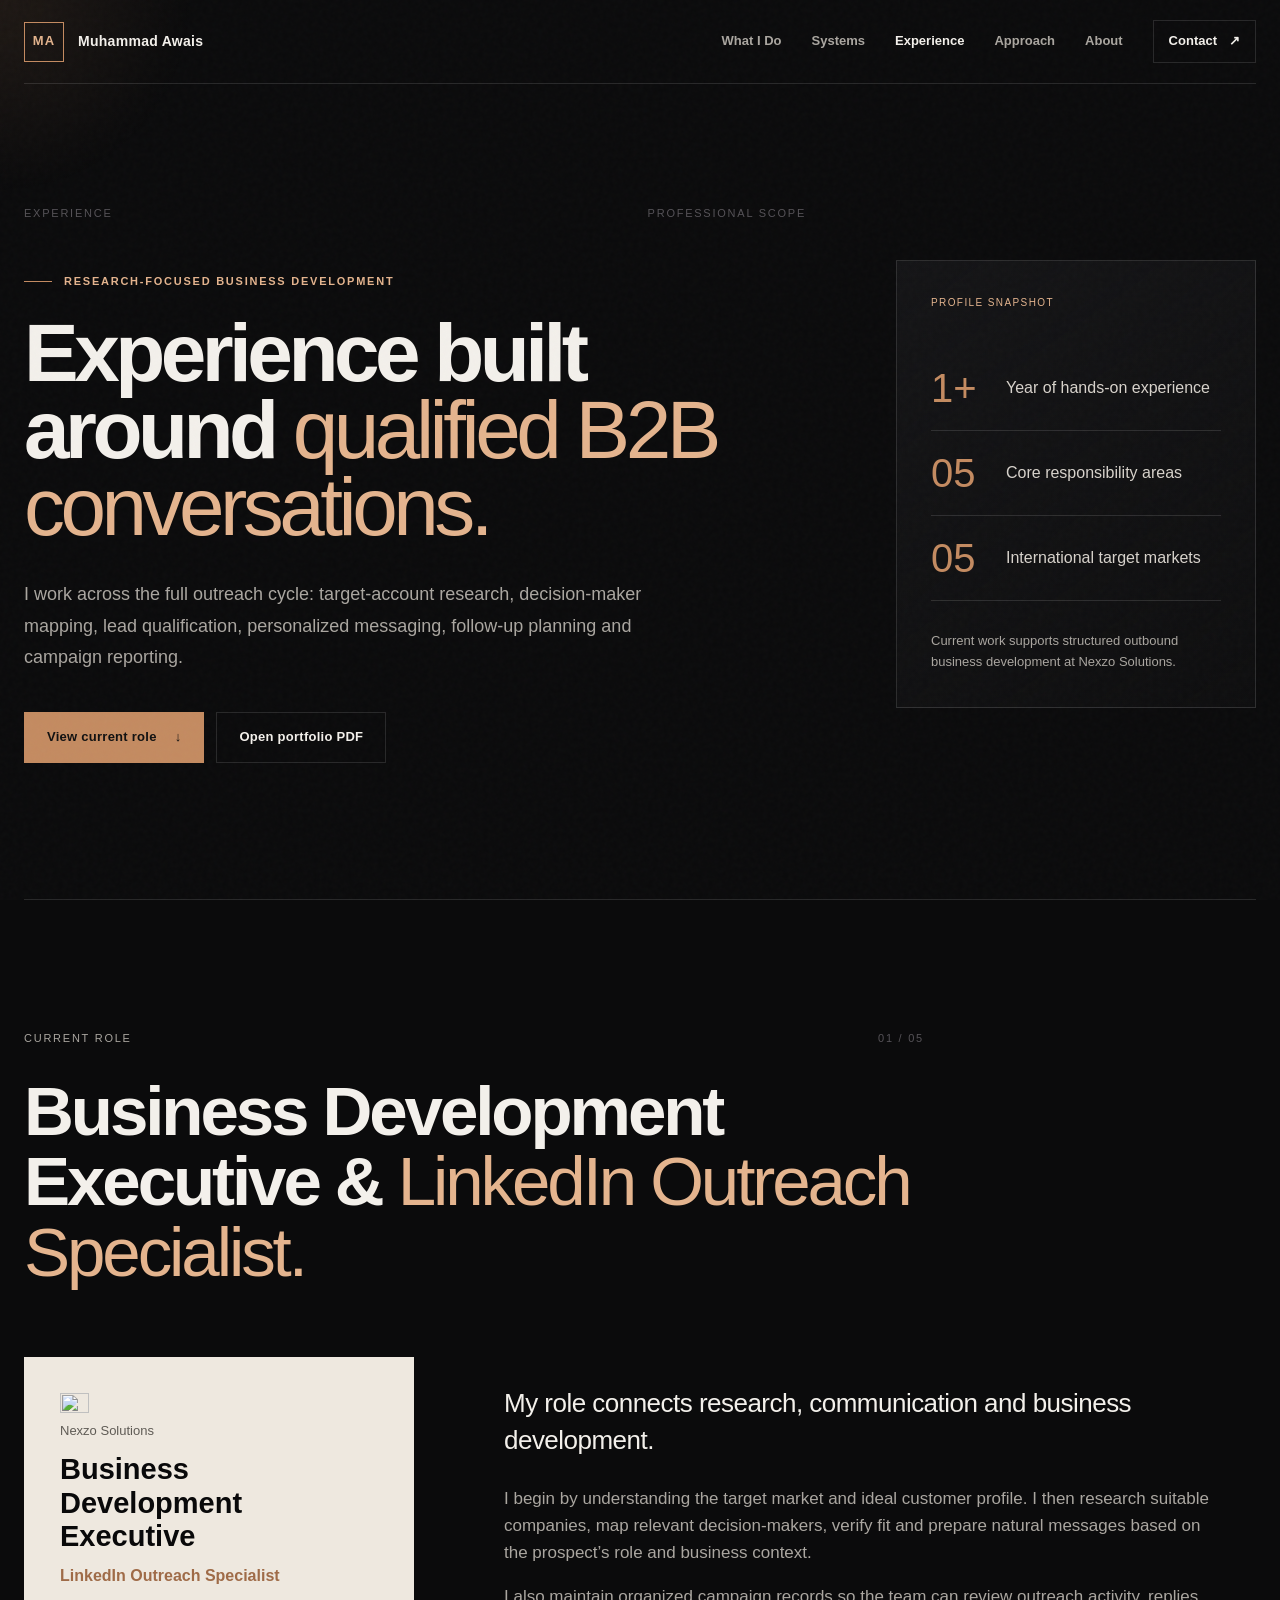
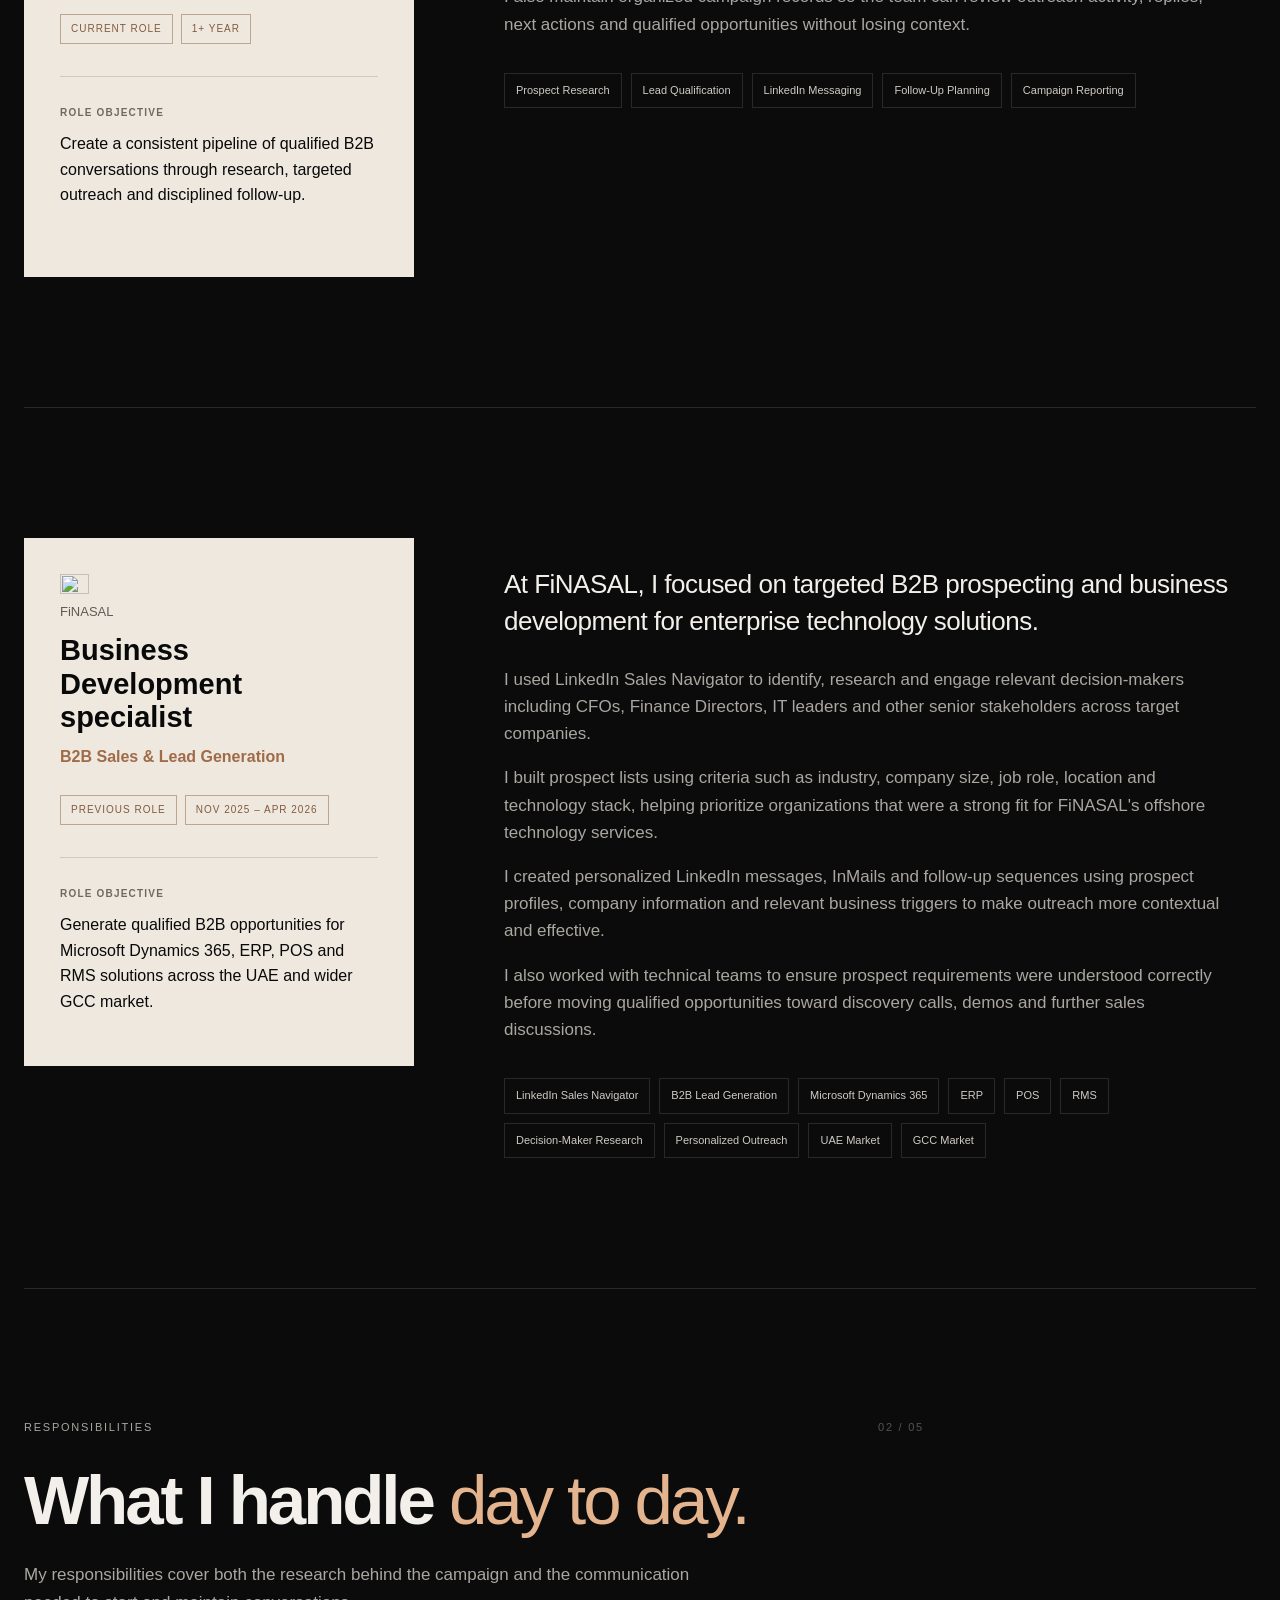
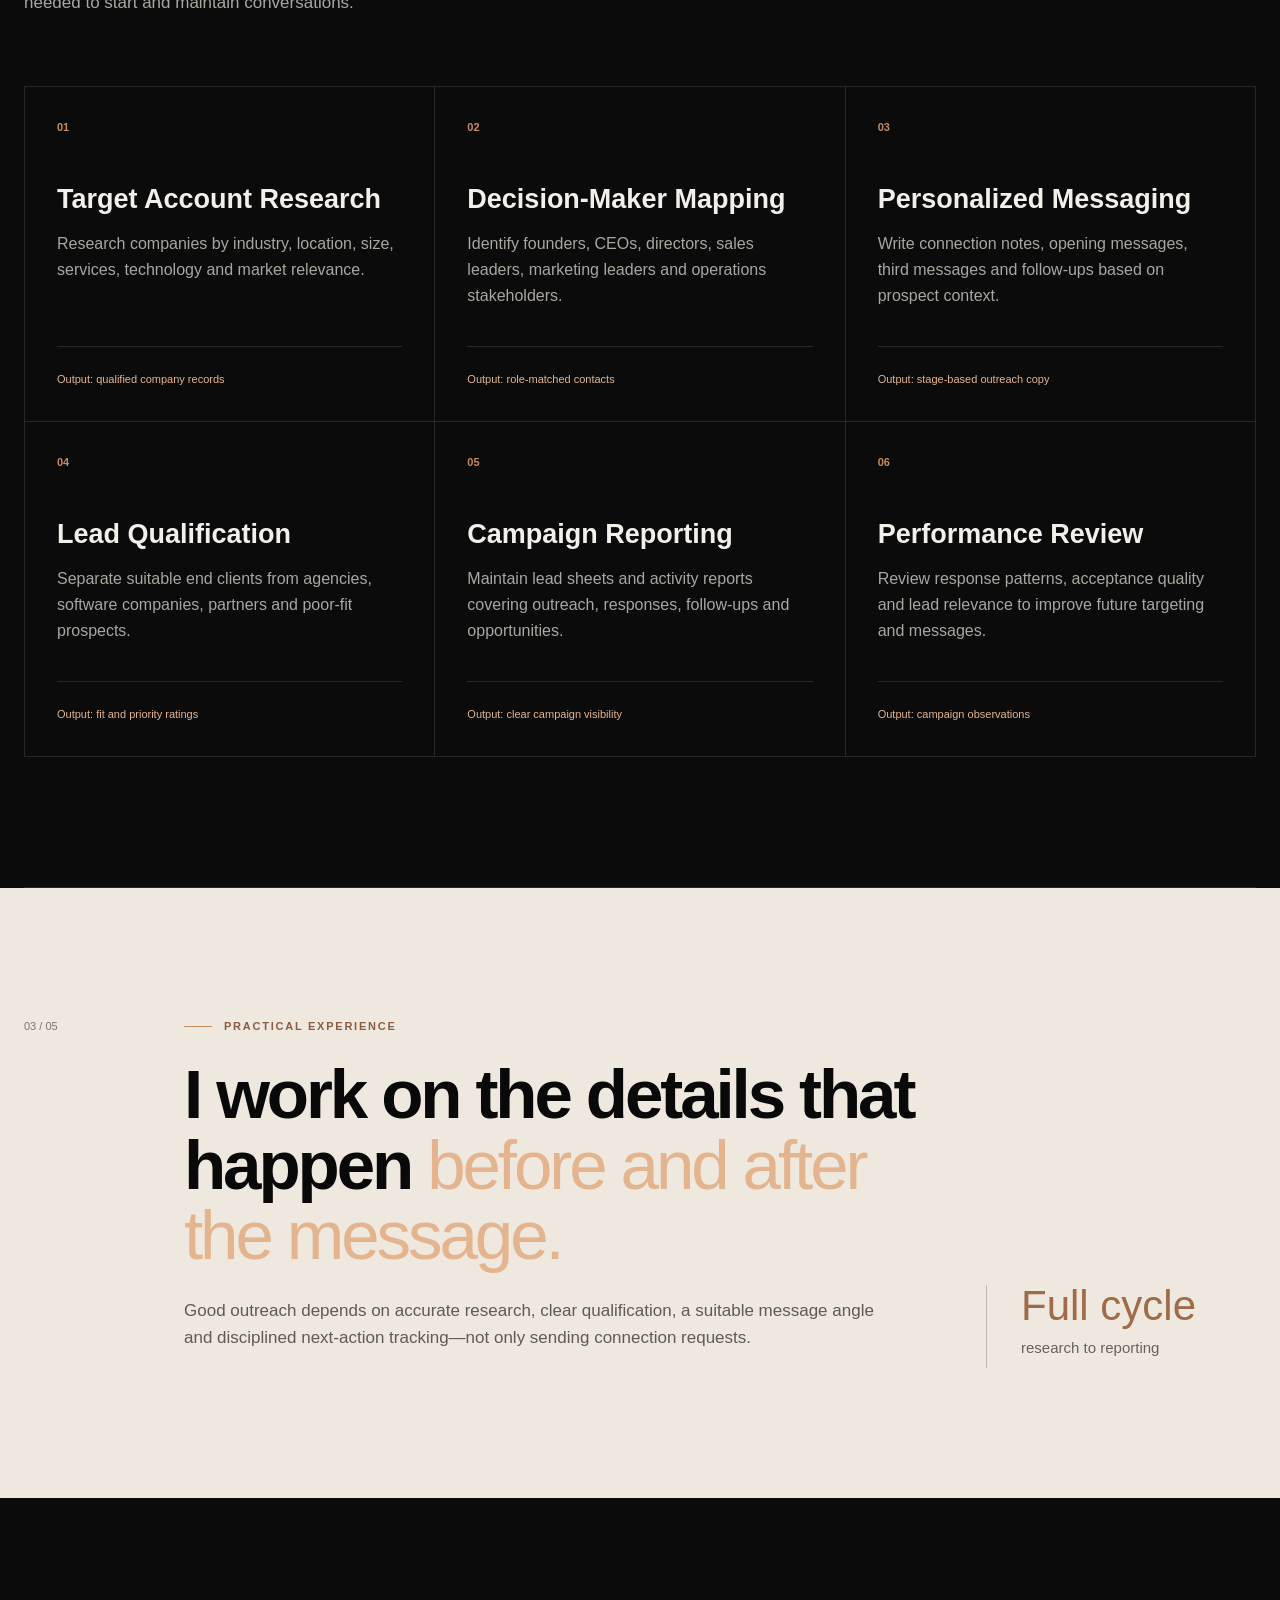
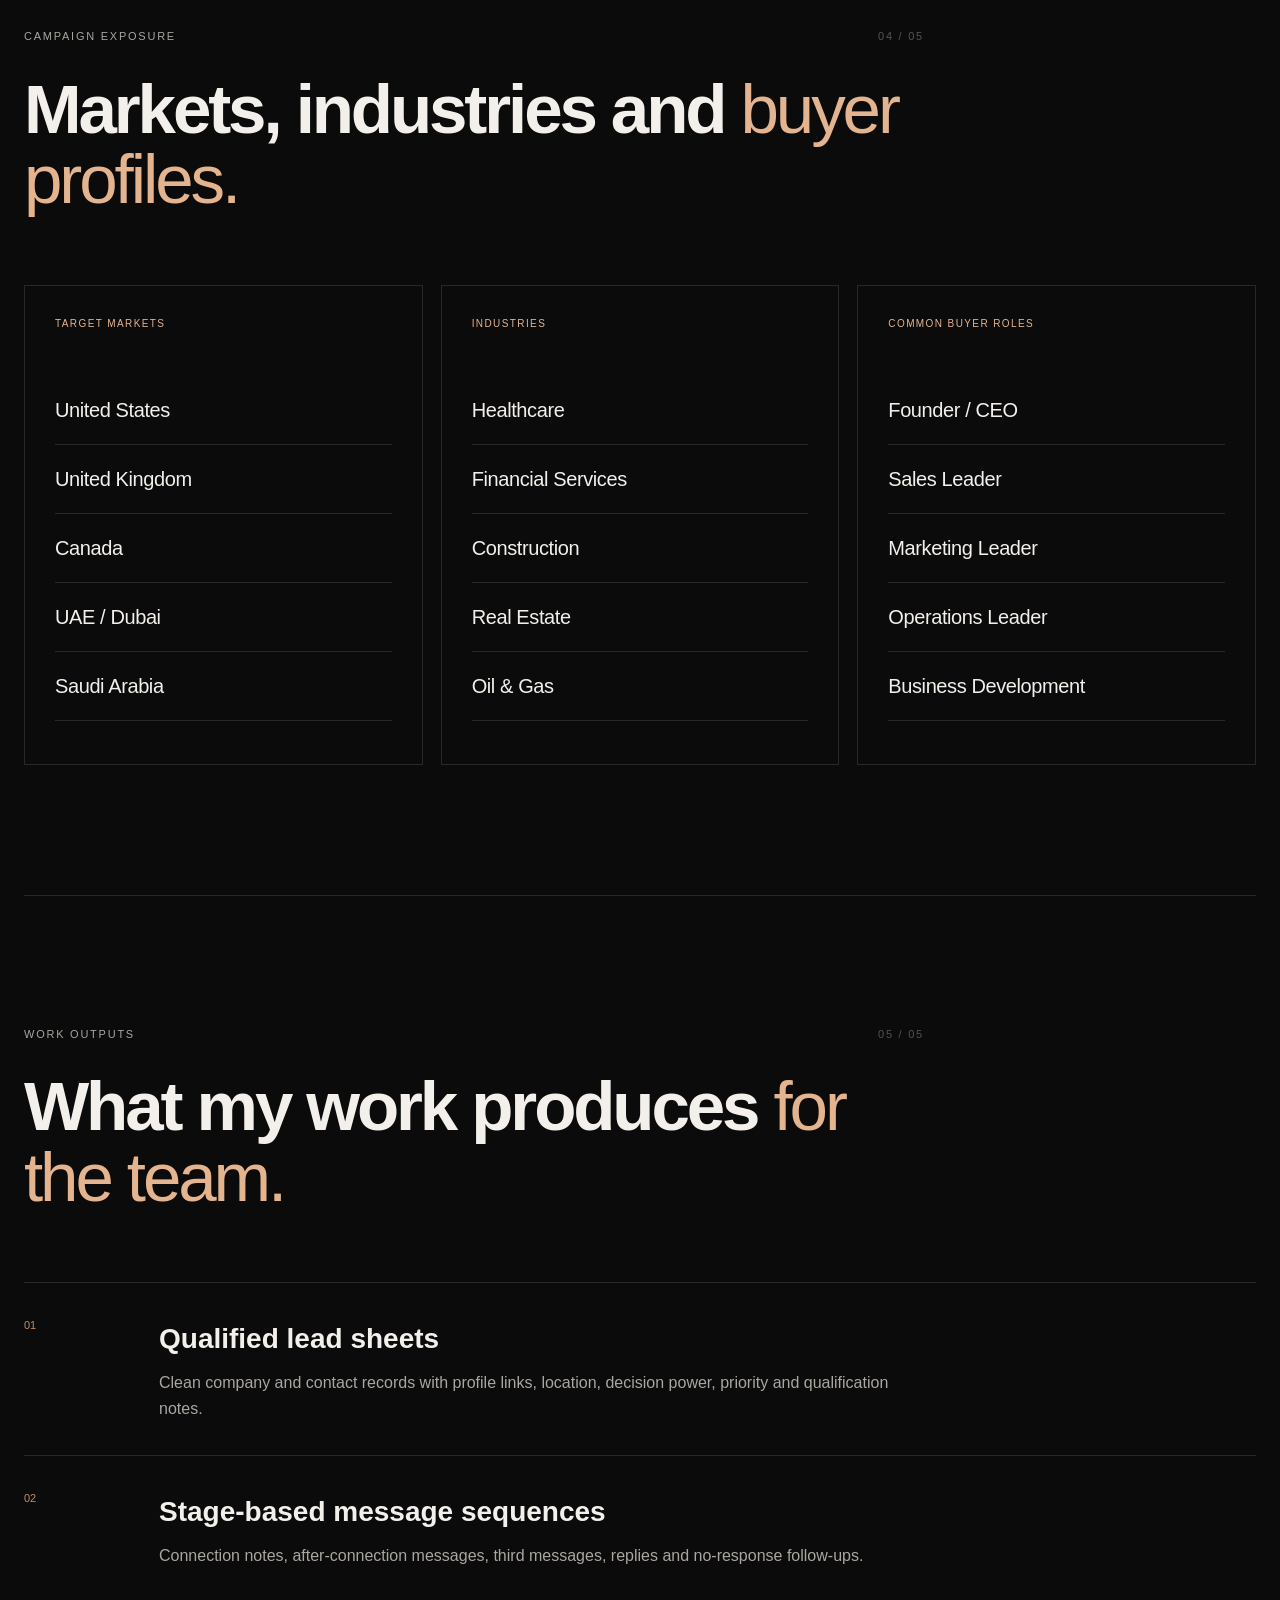
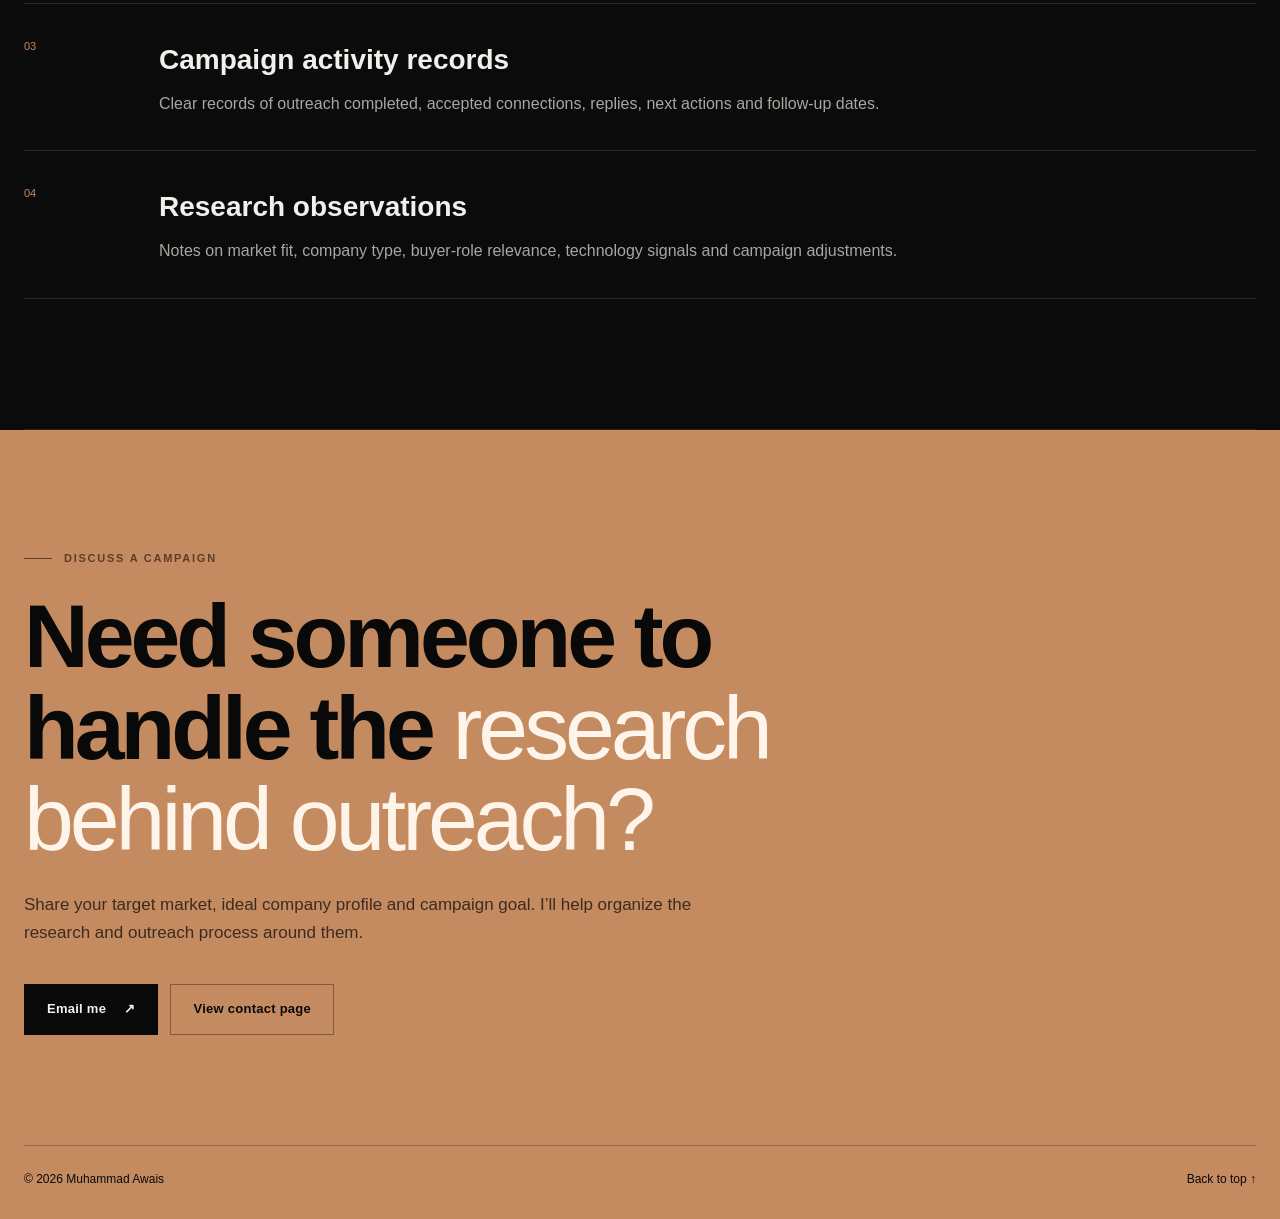
==== commit 6ddf1765: "Update experience.html" ====
--- a/experience.html
+++ b/experience.html
@@ -64,7 +64,7 @@
     <aside class="role-card reveal">
       <img width="30%" height="30%" src="https://media.licdn.com/dms/image/v2/D4D0BAQEL4VnsasgKfg/company-logo_200_200/B4DZdzqCVIG8AI-/0/1749992089535/finasal_logo?e=2147483647&v=beta&t=qAQ_yRXG450w15--qOZeMT6rSX94cwmZlTHviI1kZyI">
       <p class="role-company">FiNASAL</p>
-      <h3>Business Development Executive</h3>
+      <h3>Business Development specialist</h3>
       <p class="role-subtitle">B2B Sales & Lead Generation
       </p>
       <div class="role-pills">
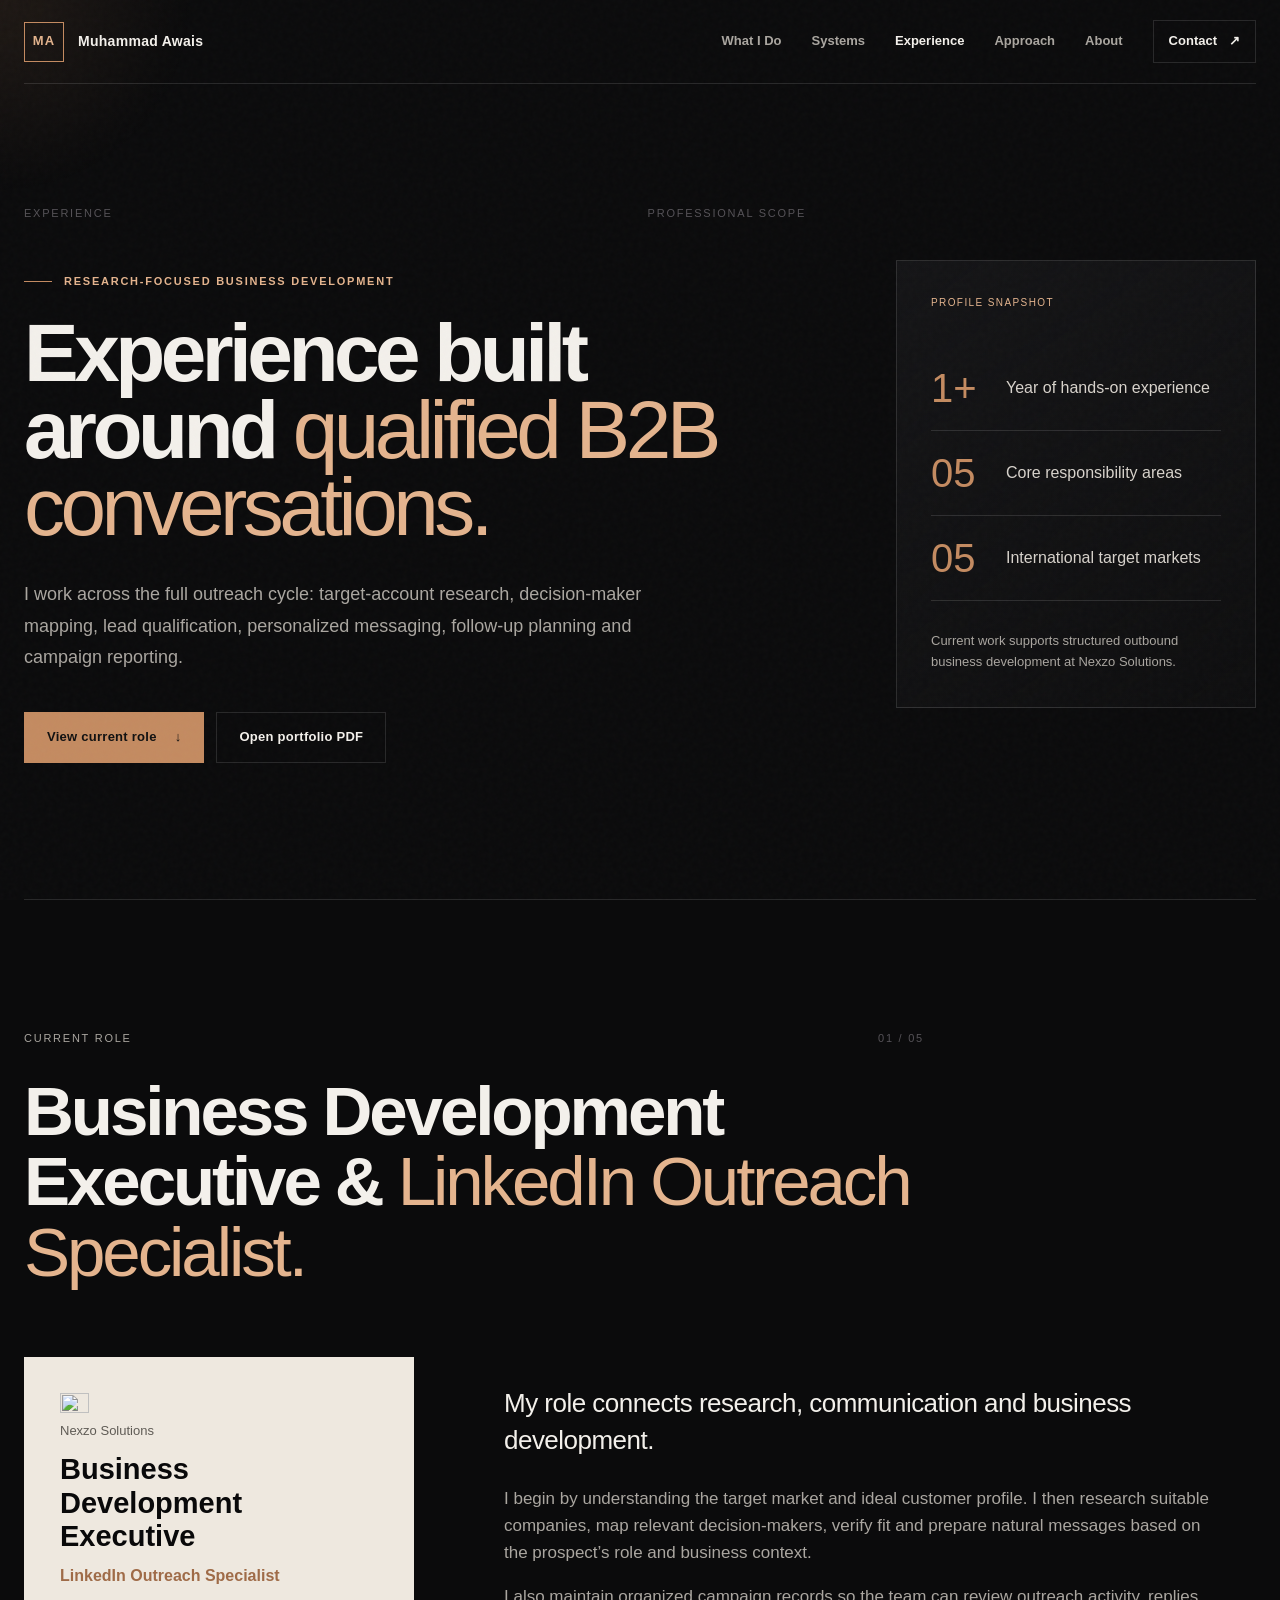
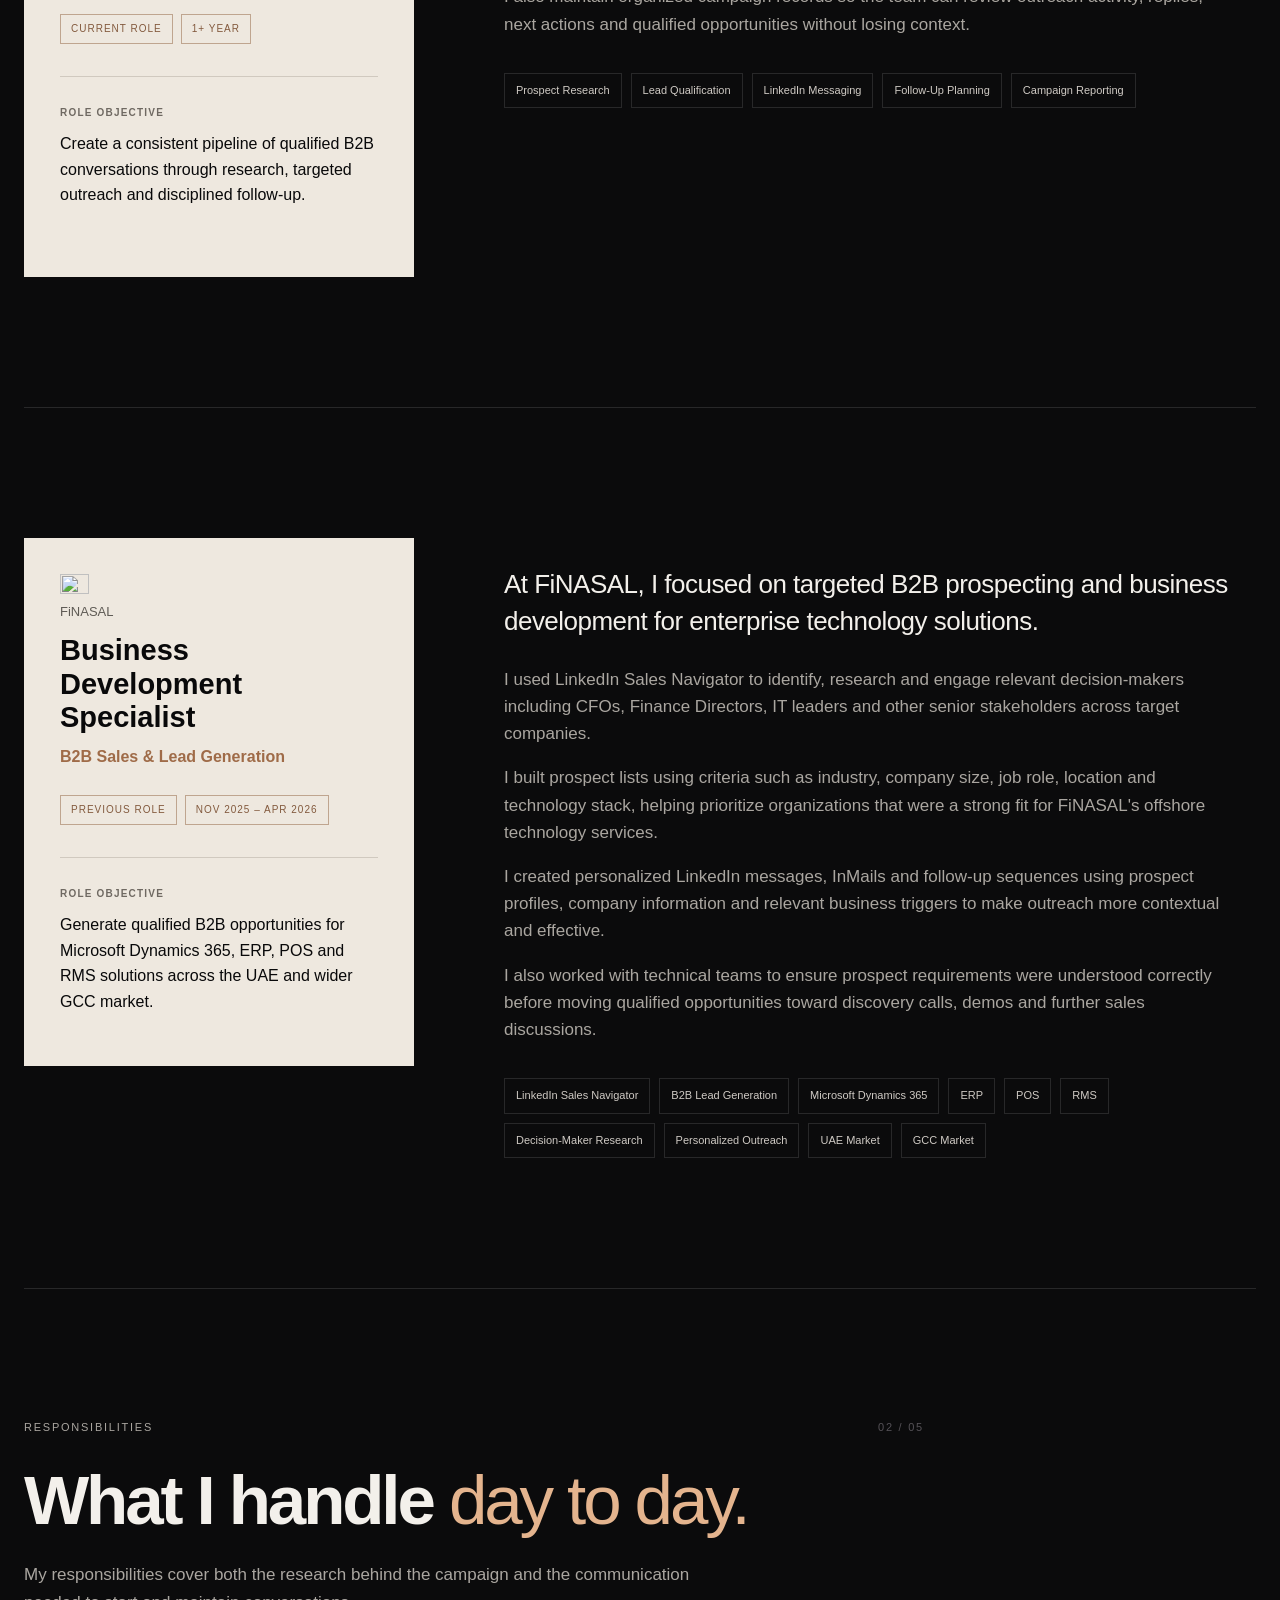
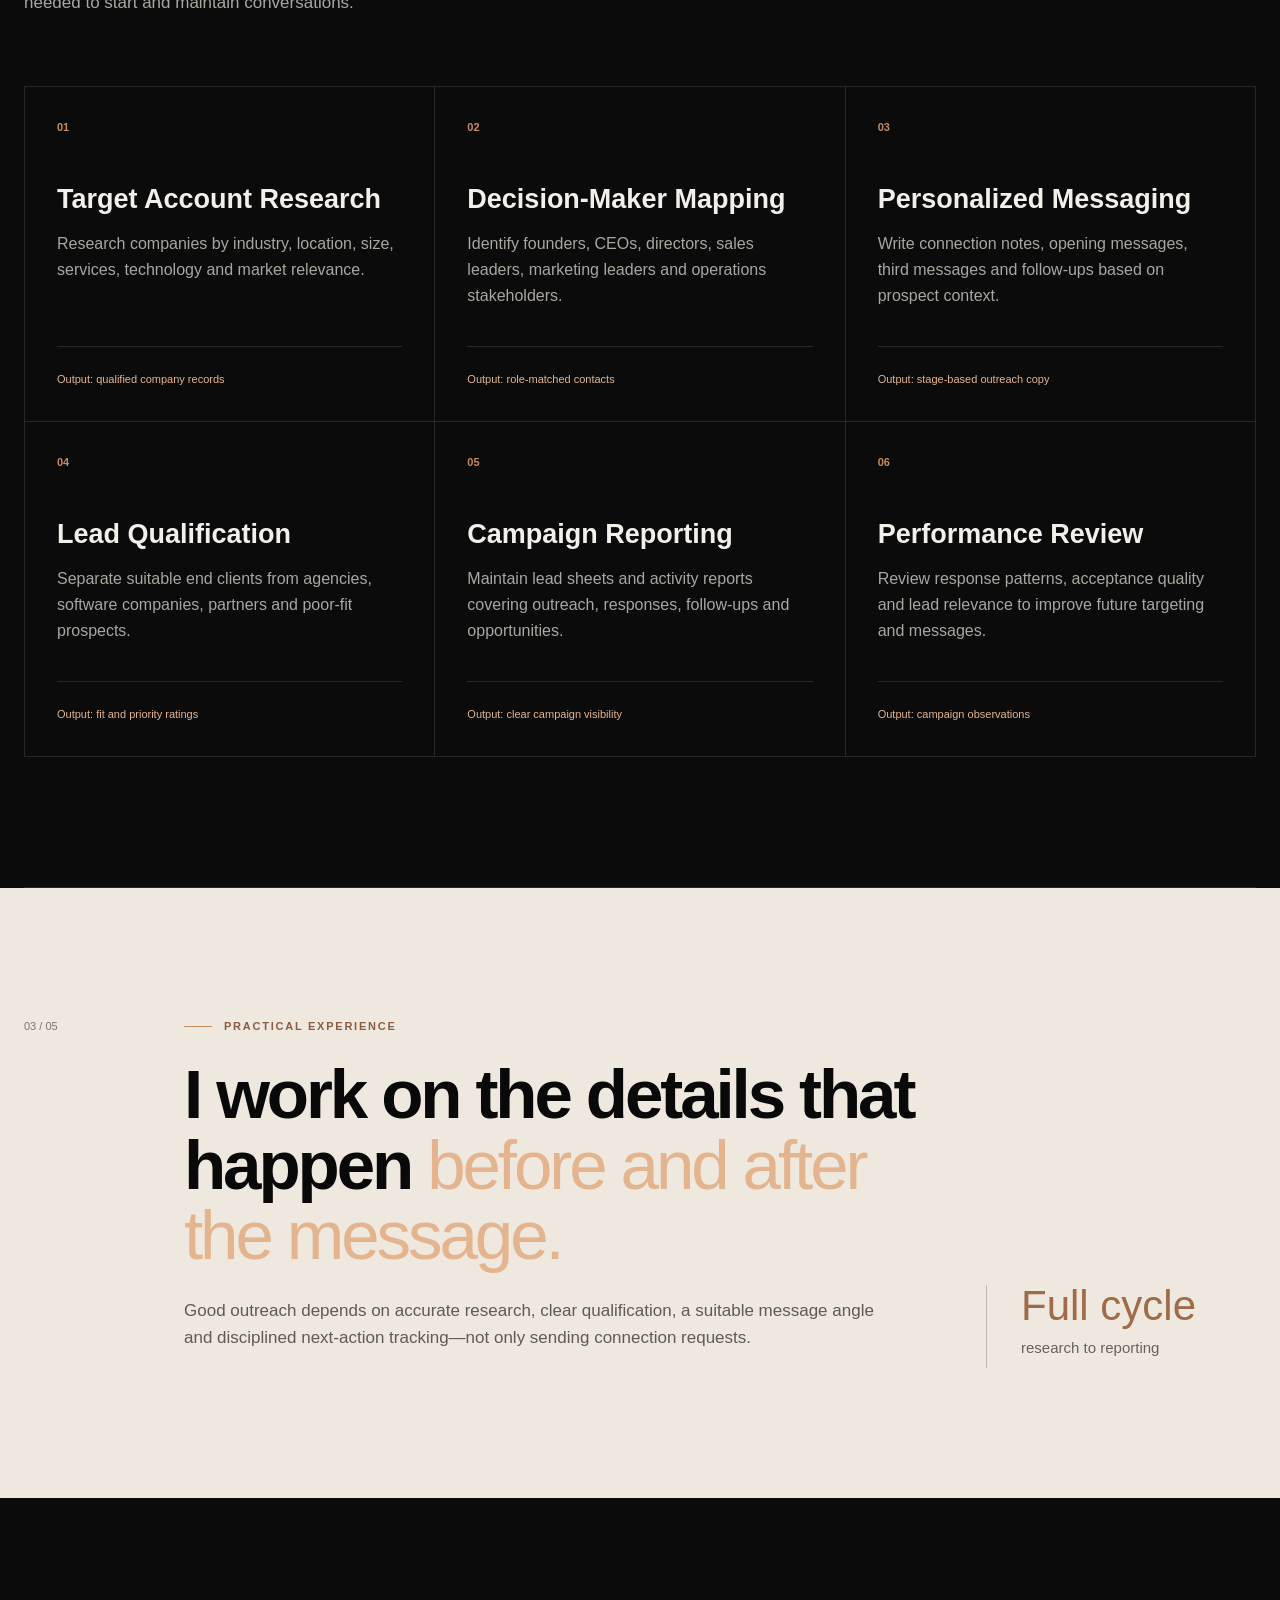
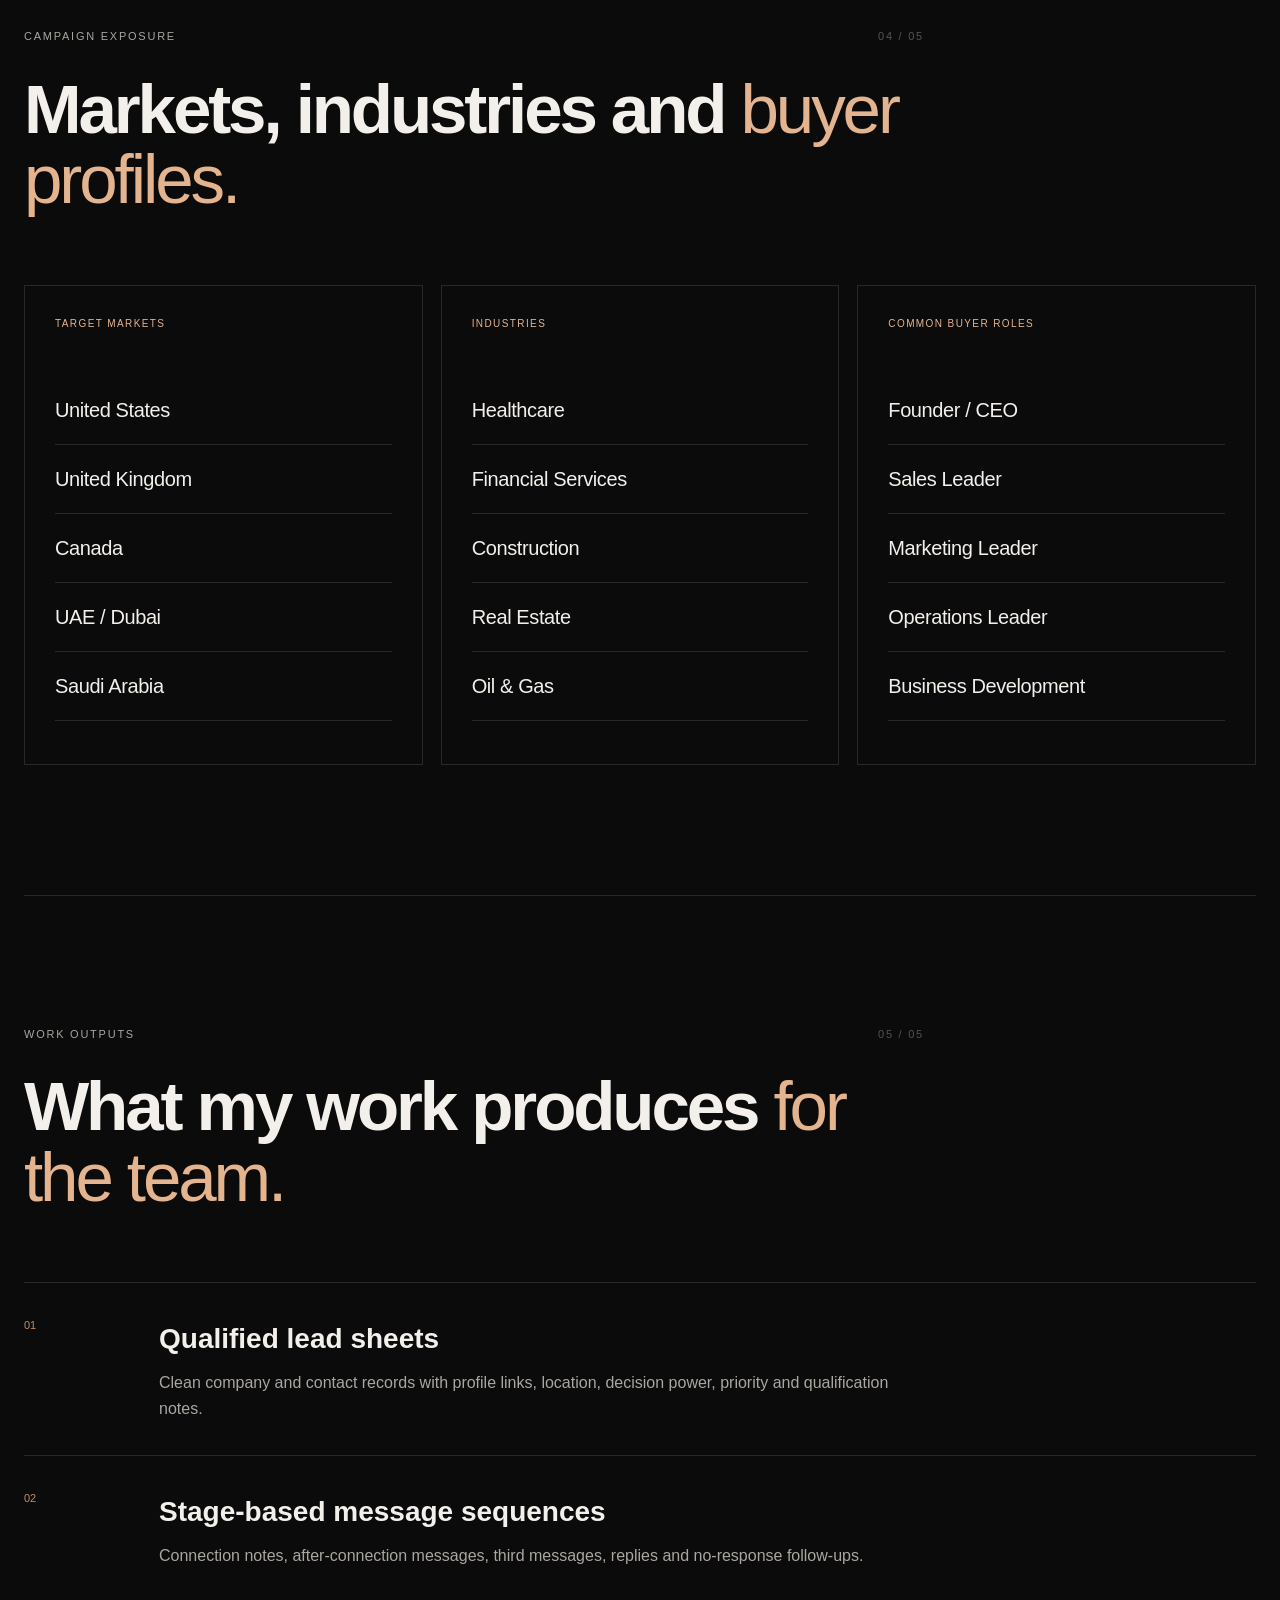
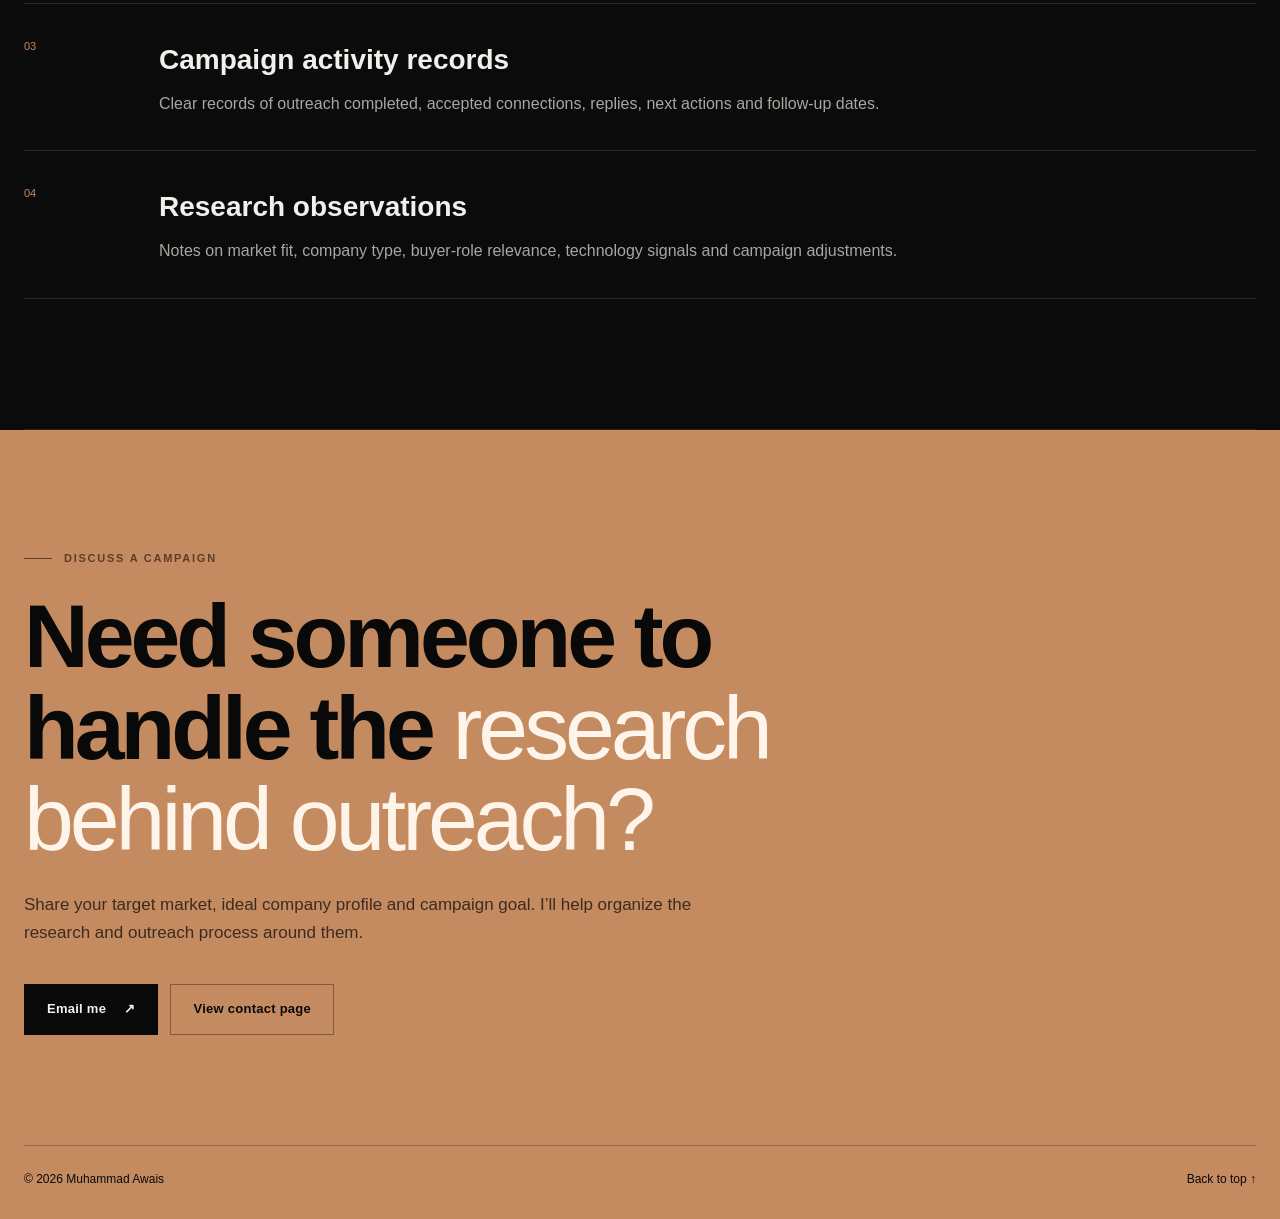
==== commit 09746032: "Update experience.html" ====
--- a/experience.html
+++ b/experience.html
@@ -64,7 +64,7 @@
     <aside class="role-card reveal">
       <img width="30%" height="30%" src="https://media.licdn.com/dms/image/v2/D4D0BAQEL4VnsasgKfg/company-logo_200_200/B4DZdzqCVIG8AI-/0/1749992089535/finasal_logo?e=2147483647&v=beta&t=qAQ_yRXG450w15--qOZeMT6rSX94cwmZlTHviI1kZyI">
       <p class="role-company">FiNASAL</p>
-      <h3>Business Development specialist</h3>
+      <h3>Business Development Specialist</h3>
       <p class="role-subtitle">B2B Sales & Lead Generation
       </p>
       <div class="role-pills">
